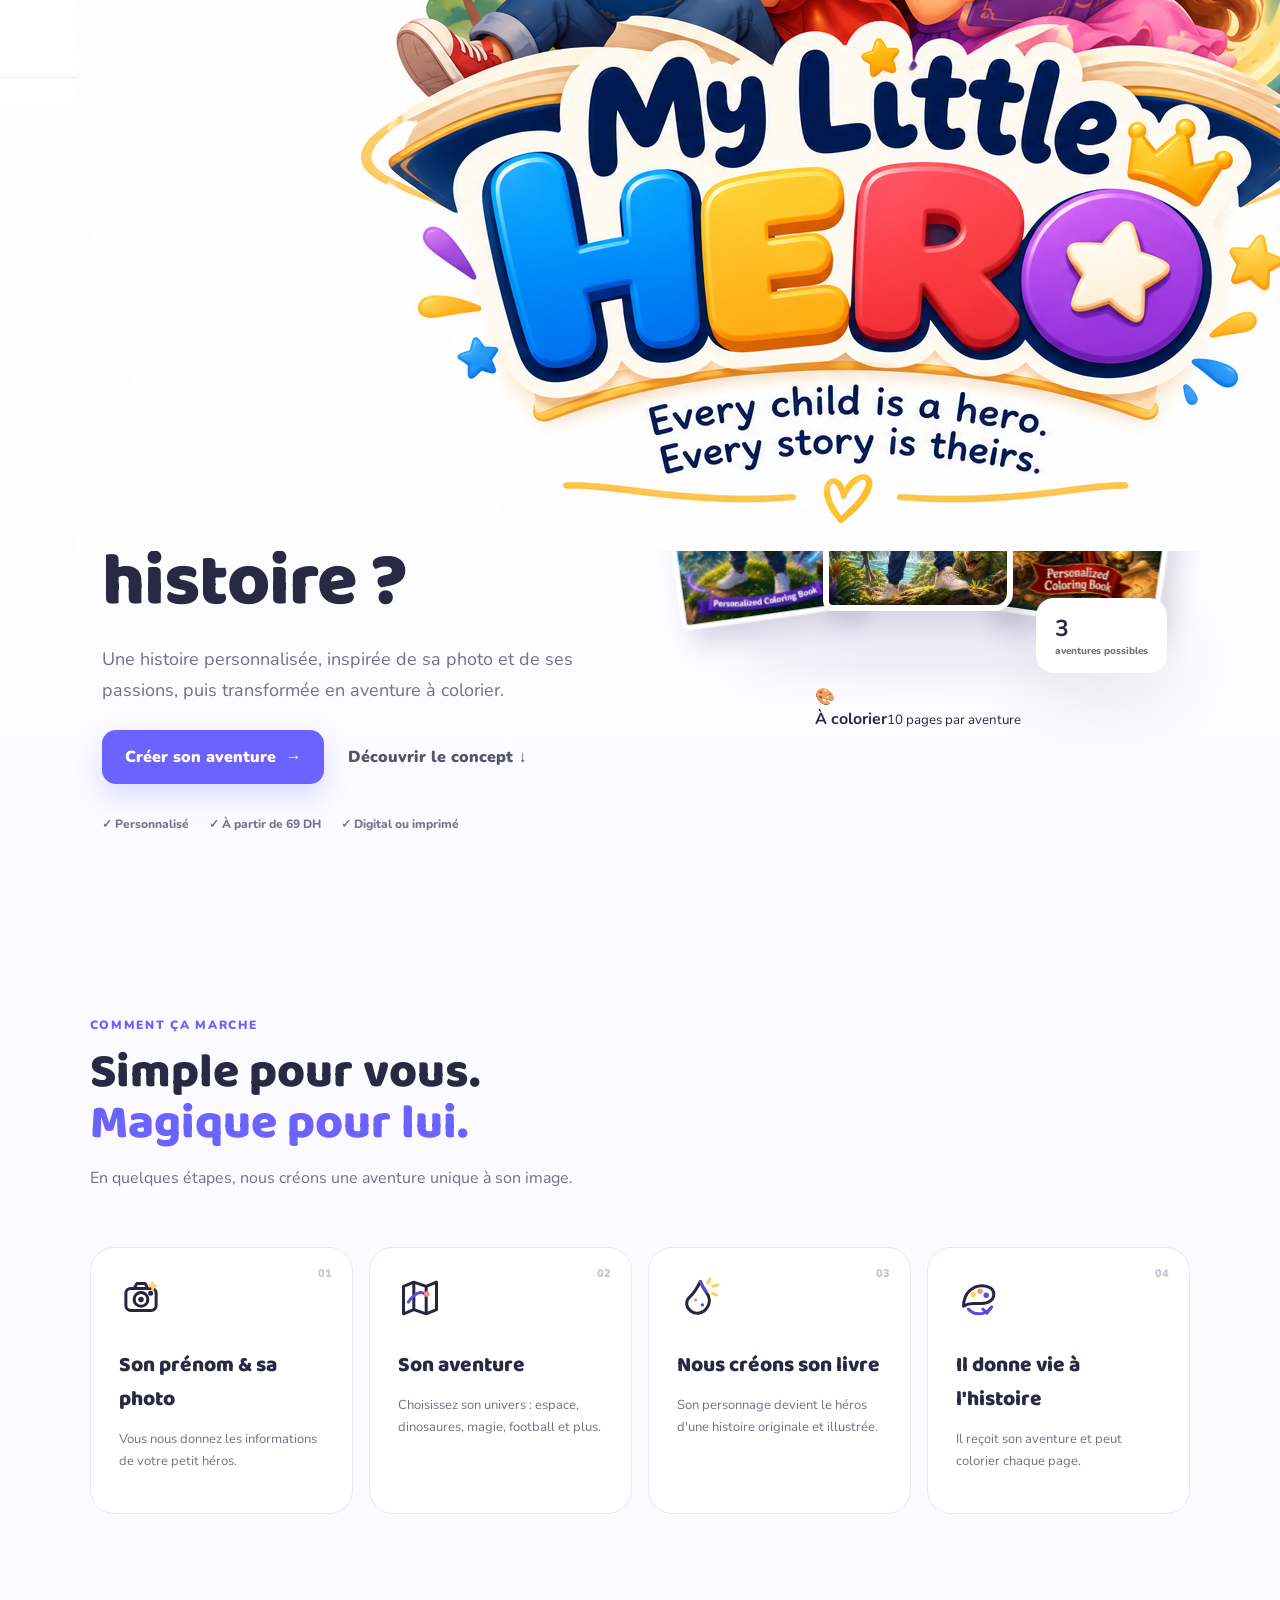
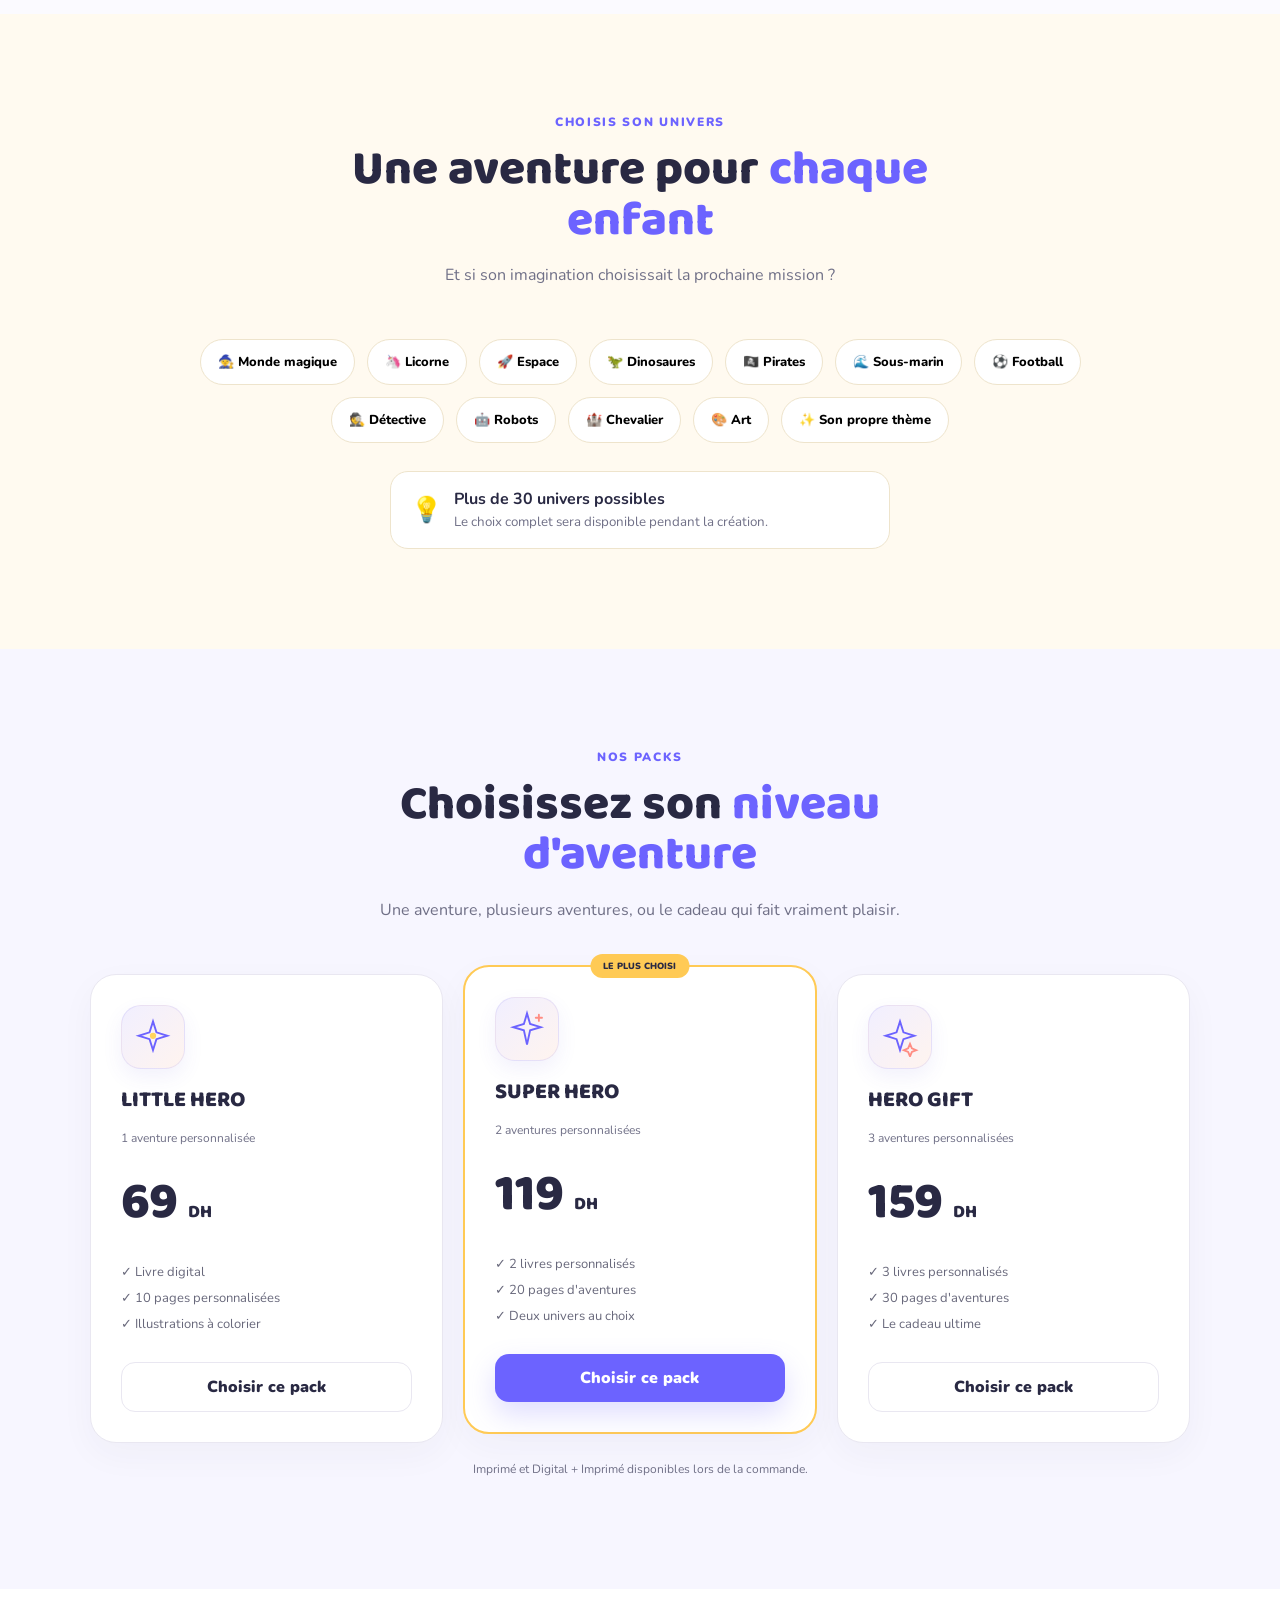
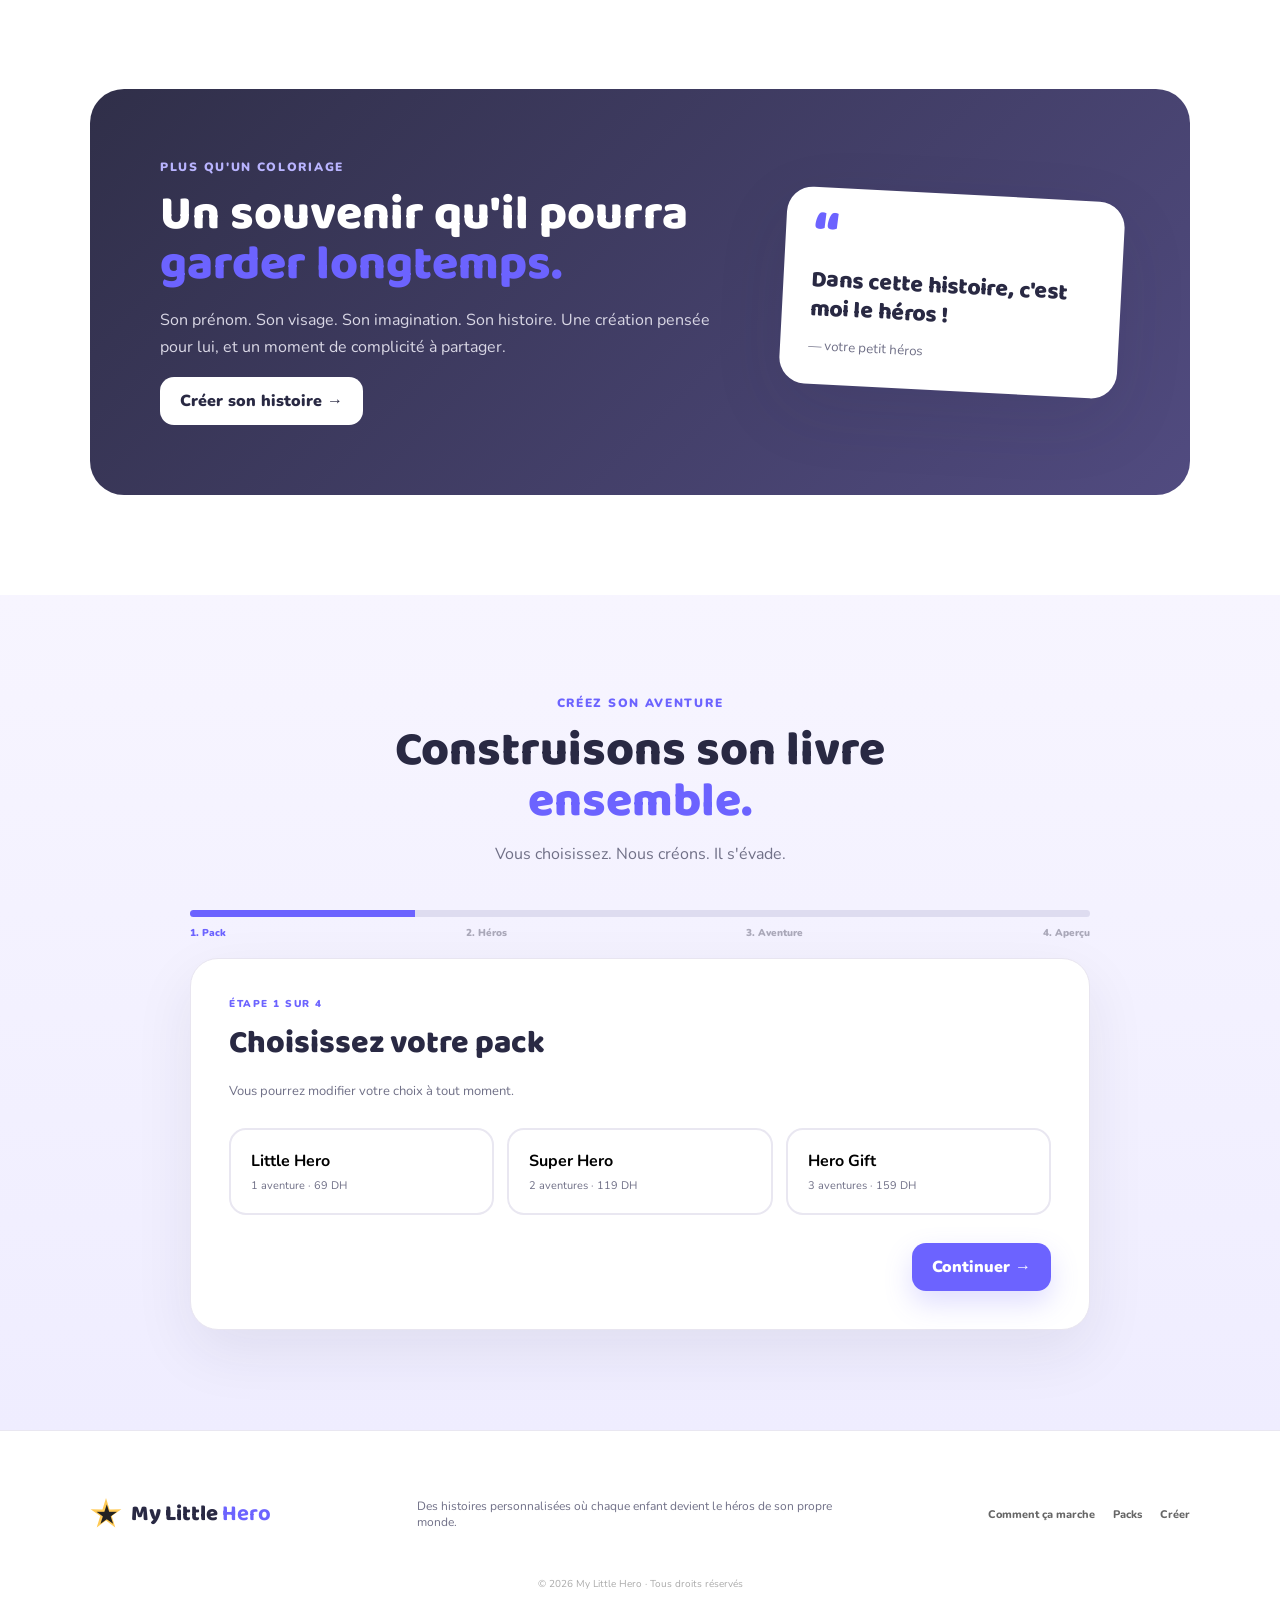
==== web/index.html @ cb8a6ab4 "Use emojis for adventure choices" ====
<!DOCTYPE html>
<html lang="fr">
<head>
<meta charset="UTF-8">
<meta name="viewport" content="width=device-width,initial-scale=1">
<meta name="description" content="My Little Hero — des histoires personnalisées où chaque enfant devient le héros de sa propre aventure.">
<title>My Little Hero — Ton enfant devient le héros</title>
<link rel="preconnect" href="https://fonts.googleapis.com">
<link rel="preconnect" href="https://fonts.gstatic.com" crossorigin>
<link href="https://fonts.googleapis.com/css2?family=Baloo+2:wght@500;600;700;800&family=Noto+Kufi+Arabic:wght@400;500;600;700;800&family=Nunito:wght@400;600;700;800;900&display=swap" rel="stylesheet">
<link rel="stylesheet" href="style.css">
</head>
<body>
<header class="site-header">
  <a class="brand" href="#top" aria-label="My Little Hero"><img class="brand-logo" src="assets/logo.png" alt="My Little Hero"></a>
  <nav>
    <a href="#how">Comment ça marche</a>
    <a href="#adventures">Aventures</a>
    <a href="#packs">Packs</a>
  </nav>
  <div id="siteLanguageToggle" aria-label="Choisir la langue"><button type="button" data-lang="fr" class="active" onclick="window.setMyLittleHeroLanguage && window.setMyLittleHeroLanguage('fr')">FR</button><span></span><button type="button" data-lang="ar" onclick="window.setMyLittleHeroLanguage && window.setMyLittleHeroLanguage('ar')">العربية</button></div>
  <button class="btn btn-dark nav-cta" data-open-creation>Créer mon aventure</button>
</header>

<main id="top">
<section class="hero">
  <div class="hero-copy">
    <div class="eyebrow">✨ UNE AVENTURE RIEN QU'À LUI</div>
    <h1>Et si votre enfant devenait <span>le héros</span> de sa propre histoire&nbsp;?</h1>
    <p class="hero-text">Une histoire personnalisée, inspirée de sa photo et de ses passions, puis transformée en aventure à colorier.</p>
    <div class="hero-actions">
      <button class="btn btn-primary btn-large" data-open-creation>Créer son aventure <span>→</span></button>
      <a class="text-link" href="#how">Découvrir le concept ↓</a>
    </div>
    <div class="trust-row">
      <span>✓ Personnalisé</span><span>✓ À partir de 69 DH</span><span>✓ Digital ou imprimé</span>
    </div>
  </div>
  <div class="hero-visual">
    <div class="hero-orbit orbit-one"></div><div class="hero-orbit orbit-two"></div>
    <div class="spark spark-a">✦</div><div class="spark spark-b">✧</div>
    <div class="hero-books-3d">
      <div class="hero-book book-back"><img src="assets/cover_01.png" alt="Livre personnalisé My Little Hero"></div>
      <div class="hero-book book-middle"><img src="assets/cover_02.png" alt="Livre personnalisé My Little Hero"></div>
      <div class="hero-book book-front"><img src="assets/cover_03.png" alt="Livre personnalisé My Little Hero"></div>
    </div>
    <div class="hero-note"><span>🎨</span><div><b>À colorier</b><small>10 pages par aventure</small></div></div>
    <div class="hero-badge"><b>3</b><span>aventures possibles</span></div>
  </div>
</section>

<section class="section how" id="how">
  <div class="section-heading"><div class="eyebrow">COMMENT ÇA MARCHE</div><h2>Simple pour vous.<br><span>Magique pour lui.</span></h2><p>En quelques étapes, nous créons une aventure unique à son image.</p></div>
  <div class="steps">
    <article><i>01</i><div class="step-icon step-icon-illustration"><svg viewBox="0 0 64 64" aria-hidden="true"><rect x="10" y="18" width="44" height="32" rx="7" fill="none" stroke="currentColor" stroke-width="3"/><circle cx="32" cy="34" r="10" fill="none" stroke="currentColor" stroke-width="3"/><path d="M22 18l4-7h12l4 7" fill="none" stroke="currentColor" stroke-width="3" stroke-linejoin="round"/><circle cx="32" cy="34" r="4" fill="currentColor"/><path d="M46 25h.01" stroke="currentColor" stroke-width="5" stroke-linecap="round"/><path d="M49 10v9M44.5 14.5h9" stroke="#ffd45e" stroke-width="3" stroke-linecap="round"/></svg></div><h3>Son prénom & sa photo</h3><p>Vous nous donnez les informations de votre petit héros.</p></article>
    <article><i>02</i><div class="step-icon step-icon-illustration"><svg viewBox="0 0 64 64" aria-hidden="true"><path d="M8 15l15-6 18 6 15-6v40l-15 6-18-6-15 6z" fill="none" stroke="currentColor" stroke-width="3" stroke-linejoin="round"/><path d="M23 9v40M41 15v40" fill="none" stroke="currentColor" stroke-width="3"/><path d="M15 38c5-7 9-11 14-13 4-2 8-1 12 3" fill="none" stroke="#5b4bdb" stroke-width="3" stroke-linecap="round"/><circle cx="42" cy="26" r="4" fill="#ff8d83"/></svg></div><h3>Son aventure</h3><p>Choisissez son univers : espace, dinosaures, magie, football et plus.</p></article>
    <article><i>03</i><div class="step-icon step-icon-illustration"><svg viewBox="0 0 64 64" aria-hidden="true"><path d="M34 8c-5 10-9 17-16 23-6 6-5 15 2 20 8 6 18 3 23-4 6-8 5-17-1-24-3-4-5-8-8-15z" fill="none" stroke="currentColor" stroke-width="3" stroke-linejoin="round"/><path d="M34 8c2 5 5 10 9 15" fill="none" stroke="#5b4bdb" stroke-width="3" stroke-linecap="round"/><path d="M45 10l3-6M52 15l7-2M51 25l7 3" stroke="#ffd45e" stroke-width="3" stroke-linecap="round"/><circle cx="27" cy="35" r="2.5" fill="#ff8d83"/><circle cx="37" cy="42" r="2.5" fill="#5b4bdb"/></svg></div><h3>Nous créons son livre</h3><p>Son personnage devient le héros d'une histoire originale et illustrée.</p></article>
    <article><i>04</i><div class="step-icon step-icon-illustration"><svg viewBox="0 0 64 64" aria-hidden="true"><path d="M11 44c0-18 12-30 27-30 10 0 17 5 17 12 0 9-8 14-18 14H25c-7 0-11 2-14 4z" fill="none" stroke="currentColor" stroke-width="3" stroke-linejoin="round"/><circle cx="25" cy="27" r="4" fill="#ffd45e"/><circle cx="35" cy="22" r="4" fill="#ff8d83"/><circle cx="44" cy="28" r="4" fill="#5b4bdb"/><path d="M18 48c4 5 9 7 15 7 7 0 13-3 17-8" fill="none" stroke="#5b4bdb" stroke-width="3" stroke-linecap="round"/><path d="M39 48l6 6 7-9" fill="none" stroke="#5b4bdb" stroke-width="3" stroke-linecap="round" stroke-linejoin="round"/></svg></div><h3>Il donne vie à l'histoire</h3><p>Il reçoit son aventure et peut colorier chaque page.</p></article>
  </div>
</section>

<section class="section adventures" id="adventures">
  <div class="section-heading center"><div class="eyebrow">CHOISIS SON UNIVERS</div><h2>Une aventure pour <span>chaque enfant</span></h2><p>Et si son imagination choisissait la prochaine mission&nbsp;?</p></div>
  <div class="theme-showcase">
    <button class="theme-pill">🧙 Monde magique</button><button class="theme-pill">🦄 Licorne</button><button class="theme-pill">🚀 Espace</button><button class="theme-pill">🦖 Dinosaures</button>
    <button class="theme-pill">🏴‍☠️ Pirates</button><button class="theme-pill">🌊 Sous-marin</button><button class="theme-pill">⚽ Football</button><button class="theme-pill">🕵️ Détective</button>
    <button class="theme-pill">🤖 Robots</button><button class="theme-pill">🏰 Chevalier</button><button class="theme-pill">🎨 Art</button><button class="theme-pill">✨ Son propre thème</button>
  </div>
  <div class="adventure-note"><span>💡</span><div><b>Plus de 30 univers possibles</b><br><small>Le choix complet sera disponible pendant la création.</small></div></div>
</section>

<section class="section packs" id="packs">
  <div class="section-heading center"><div class="eyebrow">NOS PACKS</div><h2>Choisissez son <span>niveau d'aventure</span></h2><p>Une aventure, plusieurs aventures, ou le cadeau qui fait vraiment plaisir.</p></div>
  <div class="pricing-grid">
    <article class="price-card">
      <div class="pack-icon pack-icon-art"><svg viewBox="0 0 64 64" aria-hidden="true"><path d="M32 7l5.5 17.5L55 30l-17.5 5.5L32 53l-5.5-17.5L9 30l17.5-5.5z" fill="none" stroke="currentColor" stroke-width="3"/><circle cx="32" cy="30" r="5" fill="#ffd45e"/></svg></div><h3>LITTLE HERO</h3><p>1 aventure personnalisée</p><div class="price">69 <small>DH</small></div><ul><li>✓ Livre digital</li><li>✓ 10 pages personnalisées</li><li>✓ Illustrations à colorier</li></ul><button class="btn btn-outline full" data-pack="1">Choisir ce pack</button></article>
    <article class="price-card featured"><div class="popular">LE PLUS CHOISI</div><div class="pack-icon pack-icon-art"><svg viewBox="0 0 64 64" aria-hidden="true"><path d="M32 7l5 17 17 5-17 5-5 23-5-23-17-5 17-5z" fill="none" stroke="currentColor" stroke-width="3"/><path d="M51 9v10M46 14h10" stroke="#ff8d83" stroke-width="3" stroke-linecap="round"/></svg></div><h3>SUPER HERO</h3><p>2 aventures personnalisées</p><div class="price">119 <small>DH</small></div><ul><li>✓ 2 livres personnalisés</li><li>✓ 20 pages d'aventures</li><li>✓ Deux univers au choix</li></ul><button class="btn btn-primary full" data-pack="2">Choisir ce pack</button></article>
    <article class="price-card"><div class="pack-icon pack-icon-art"><svg viewBox="0 0 64 64" aria-hidden="true"><path d="M32 7l5.5 17.5L55 30l-17.5 5.5L32 53l-5.5-17.5L9 30l17.5-5.5z" fill="none" stroke="currentColor" stroke-width="3"/><path d="M48 43l3 7 7 3-7 3-3 7-3-7-7-3 7-3z" fill="none" stroke="#ff8d83" stroke-width="3"/></svg></div><h3>HERO GIFT</h3><p>3 aventures personnalisées</p><div class="price">159 <small>DH</small></div><ul><li>✓ 3 livres personnalisés</li><li>✓ 30 pages d'aventures</li><li>✓ Le cadeau ultime</li></ul><button class="btn btn-outline full" data-pack="3">Choisir ce pack</button></article>
  </div>
  <p class="pricing-footnote">Imprimé et Digital + Imprimé disponibles lors de la commande.</p>
</section>

<section class="section emotional">
  <div class="emotional-card">
    <div><div class="eyebrow">PLUS QU'UN COLORIAGE</div><h2>Un souvenir qu'il pourra<br><span>garder longtemps.</span></h2><p>Son prénom. Son visage. Son imagination. Son histoire. Une création pensée pour lui, et un moment de complicité à partager.</p><button class="btn btn-light" data-open-creation>Créer son histoire →</button></div>
    <div class="quote-card"><span>“</span><p>Dans cette histoire, c'est moi le héros !</p><small>— votre petit héros</small></div>
  </div>
</section>

<section class="section creation-section" id="creation">
  <div class="creation-heading"><div class="eyebrow">CRÉEZ SON AVENTURE</div><h2>Construisons son livre <span>ensemble.</span></h2><p>Vous choisissez. Nous créons. Il s'évade.</p></div>
  <div class="wizard">
    <div class="wizard-progress"><div class="progress-track"><span id="progressBar"></span></div><div class="steps-labels"><span class="active">1. Pack</span><span>2. Héros</span><span>3. Aventure</span><span>4. Aperçu</span></div></div>

    <div class="wizard-card" data-step="1">
      <div class="step-kicker">ÉTAPE 1 SUR 4</div><h3>Choisissez votre pack</h3><p class="muted">Vous pourrez modifier votre choix à tout moment.</p>
      <div class="choice-grid">
        <button type="button" class="choice" data-wizard-pack="1"><b>Little Hero</b><span>1 aventure · 69 DH</span></button>
        <button type="button" class="choice" data-wizard-pack="2"><b>Super Hero</b><span>2 aventures · 119 DH</span></button>
        <button type="button" class="choice" data-wizard-pack="3"><b>Hero Gift</b><span>3 aventures · 159 DH</span></button>
      </div>
      <div class="wizard-actions"><span></span><button type="button" class="btn btn-primary next">Continuer →</button></div>
    </div>

    <div class="wizard-card" data-step="2" hidden>
      <div class="step-kicker">ÉTAPE 2 SUR 4</div><h3>Parlez-nous de son héros</h3><p class="muted">Ces informations servent à personnaliser son aventure.</p>
      <div class="form-grid">
        <label>Prénom<input id="childName" placeholder="Ex. Yassir"></label>
        <label>Âge<select id="childAge"><option value="">Choisir</option><option>3 ans</option><option>4 ans</option><option>5 ans</option><option>6 ans</option><option>7 ans</option><option>8 ans</option><option>9 ans</option><option>10 ans</option><option>11 ans</option><option>12 ans</option></select></label>
        <label>Langue<select id="language"><option>Français</option><option>English</option><option>Español</option><option>العربية</option></select></label>
        <label>Photo de l'enfant<input id="childPhoto" type="file" accept="image/jpeg,image/png,image/webp"></label>
      </div>
      <div class="photo-preview" id="photoPreview" hidden><img id="photoPreviewImg" alt="Aperçu"><div><b>Photo sélectionnée ✓</b><span>Elle servira à créer son personnage.</span></div></div>
      <div class="wizard-actions"><button type="button" class="btn btn-ghost back">← Retour</button><button type="button" class="btn btn-primary next">Continuer →</button></div>
    </div>

    <div class="wizard-card" data-step="3" hidden>
      <div class="step-kicker">ÉTAPE 3 SUR 4</div><h3>Quelle sera sa mission&nbsp;?</h3><p class="muted" id="themeInstruction">Choisissez 1 aventure.</p>
      <div class="adventure-slots" id="adventureSlots"></div>
      <div class="theme-choice-grid">
        <button type="button" data-theme="🧙 Monde magique" data-theme-label="Monde magique"><span class="theme-icon" aria-hidden="true">🧙</span><span>Monde magique</span></button><button type="button" data-theme="🧚 Royaume des fées" data-theme-label="Fées"><span class="theme-icon" aria-hidden="true">🧚</span><span>Fées</span></button><button type="button" data-theme="🦄 Aventure avec une licorne" data-theme-label="Licorne"><span class="theme-icon" aria-hidden="true">🦄</span><span>Licorne</span></button><button type="button" data-theme="👑 Royaume enchanté" data-theme-label="Royaume"><span class="theme-icon" aria-hidden="true">👑</span><span>Royaume</span></button>
        <button type="button" data-theme="🐉 Dragon et royaume fantastique" data-theme-label="Dragon"><span class="theme-icon" aria-hidden="true">🐉</span><span>Dragon</span></button><button type="button" data-theme="🏴‍☠️ Aventure de pirates" data-theme-label="Pirates"><span class="theme-icon" aria-hidden="true">🏴‍☠️</span><span>Pirates</span></button><button type="button" data-theme="🗺️ Chasse au trésor" data-theme-label="Trésor"><span class="theme-icon" aria-hidden="true">🗺️</span><span>Trésor</span></button><button type="button" data-theme="🚀 Voyage dans l'espace" data-theme-label="Espace"><span class="theme-icon" aria-hidden="true">🚀</span><span>Espace</span></button>
        <button type="button" data-theme="🤖 Mission avec des robots" data-theme-label="Robots"><span class="theme-icon" aria-hidden="true">🤖</span><span>Robots</span></button><button type="button" data-theme="🦖 Aventure avec les dinosaures" data-theme-label="Dinosaures"><span class="theme-icon" aria-hidden="true">🦖</span><span>Dinosaures</span></button><button type="button" data-theme="🌊 Aventure sous-marine" data-theme-label="Sous-marin"><span class="theme-icon" aria-hidden="true">🌊</span><span>Sous-marin</span></button><button type="button" data-theme="🧜‍♀️ Royaume des sirènes" data-theme-label="Sirènes"><span class="theme-icon" aria-hidden="true">🧜‍♀️</span><span>Sirènes</span></button>
        <button type="button" data-theme="🌳 Forêt mystérieuse" data-theme-label="Forêt"><span class="theme-icon" aria-hidden="true">🌳</span><span>Forêt</span></button><button type="button" data-theme="🦁 Safari et animaux sauvages" data-theme-label="Safari"><span class="theme-icon" aria-hidden="true">🦁</span><span>Safari</span></button><button type="button" data-theme="⚽ Aventure football" data-theme-label="Football"><span class="theme-icon" aria-hidden="true">⚽</span><span>Football</span></button><button type="button" data-theme="🏀 Défi de basket" data-theme-label="Basket"><span class="theme-icon" aria-hidden="true">🏀</span><span>Basket</span></button>
        <button type="button" data-theme="🏎️ Course et vitesse" data-theme-label="Course"><span class="theme-icon" aria-hidden="true">🏎️</span><span>Course</span></button><button type="button" data-theme="🕵️ Jeune détective" data-theme-label="Détective"><span class="theme-icon" aria-hidden="true">🕵️</span><span>Détective</span></button><button type="button" data-theme="🥷 Mission secrète" data-theme-label="Mission secrète"><span class="theme-icon" aria-hidden="true">🥷</span><span>Mission secrète</span></button><button type="button" data-theme="🏰 Chevalier et château" data-theme-label="Chevalier"><span class="theme-icon" aria-hidden="true">🏰</span><span>Chevalier</span></button>
        <button type="button" data-theme="🎨 Aventure artistique" data-theme-label="Art"><span class="theme-icon" aria-hidden="true">🎨</span><span>Art</span></button><button type="button" data-theme="🎵 Aventure musicale" data-theme-label="Musique"><span class="theme-icon" aria-hidden="true">🎵</span><span>Musique</span></button><button type="button" data-theme="💃 Danse et spectacle" data-theme-label="Danse"><span class="theme-icon" aria-hidden="true">💃</span><span>Danse</span></button><button type="button" data-theme="🍰 Aventure de pâtisserie" data-theme-label="Pâtisserie"><span class="theme-icon" aria-hidden="true">🍰</span><span>Pâtisserie</span></button>
        <button type="button" data-theme="👗 Création de mode" data-theme-label="Mode"><span class="theme-icon" aria-hidden="true">👗</span><span>Mode</span></button><button type="button" data-theme="🧪 Mission scientifique" data-theme-label="Science"><span class="theme-icon" aria-hidden="true">🧪</span><span>Science</span></button><button type="button" data-theme="⏳ Voyage dans le temps" data-theme-label="Temps"><span class="theme-icon" aria-hidden="true">⏳</span><span>Temps</span></button><button type="button" data-theme="✨ Mon propre thème" data-theme-label="Mon propre thème"><span class="theme-icon" aria-hidden="true">✨</span><span>Mon propre thème</span></button>
      </div>
      <div class="wizard-actions"><button type="button" class="btn btn-ghost back">← Retour</button><button type="button" class="btn btn-primary next">Voir mon aperçu →</button></div>
    </div>

    <div class="wizard-card preview-card" data-step="4" hidden>
      <div class="step-kicker">ÉTAPE 4 SUR 4</div><h3>Son aventure est prête à être créée</h3><p class="muted">Vérifiez les informations avant de valider.</p>
      <div class="preview-layout">
        <div class="preview-book"><span class="preview-star">★</span><b id="previewTitle">Mon aventure</b><small id="previewTheme">Choisissez un univers</small></div>
        <div class="summary">
          <div><span>Héros</span><b id="summaryName">Votre enfant</b></div><div><span>Âge</span><b id="summaryAge">—</b></div><div><span>Langue</span><b id="summaryLang">Français</b></div><div><span>Pack</span><b id="summaryPack">Little Hero</b></div>
          <div class="summary-adventures" id="summaryAdventures"></div><div class="total"><span>Total estimé</span><b id="summaryPrice">69 DH</b></div>
        </div>
      </div>
      <div class="privacy-note">🔒 Vos informations et la photo de votre enfant sont utilisées uniquement pour préparer sa commande.</div>
      <div class="wizard-actions"><button type="button" class="btn btn-ghost back">← Modifier</button><button type="button" class="btn btn-primary" id="orderButton">💬 Valider ma commande</button></div>
      <p class="order-hint">La validation finale se fera avec notre équipe sur WhatsApp.</p>
    </div>
  </div>
</section>
</main>

<footer>
  <div class="footer-inner"><a class="brand" href="#top"><span class="brand-star">★</span><span>My Little <b>Hero</b></span></a><p>Des histoires personnalisées où chaque enfant devient le héros de son propre monde.</p><div class="footer-links"><a href="#how">Comment ça marche</a><a href="#packs">Packs</a><a href="#creation">Créer</a></div></div>
  <small>© 2026 My Little Hero · Tous droits réservés</small>
</footer>
<script src="script.js"></script>
</body>
</html>
---- web/style.css ----
:root{--ink:#292943;--muted:#707087;--purple:#6c63ff;--purple2:#5148df;--yellow:#ffca55;--cream:#fffaf0;--lav:#f5f3ff;--line:#e9e7f1;--white:#fff;--shadow:0 24px 70px rgba(41,41,67,.10)}
*{box-sizing:border-box}html{scroll-behavior:smooth}body{margin:0;color:var(--ink);font-family:Nunito,Arial,sans-serif;background:#fff}button,input,select{font:inherit}button{cursor:pointer}a{text-decoration:none;color:inherit}
.site-header{position:sticky;top:0;z-index:20;height:78px;padding:0 6%;display:flex;align-items:center;justify-content:space-between;background:rgba(255,255,255,.92);backdrop-filter:blur(16px);border-bottom:1px solid rgba(233,231,241,.7)}
.brand{display:flex;align-items:center;gap:9px;font:800 22px "Baloo 2";white-space:nowrap}.brand b{color:var(--purple)}.brand-star{display:grid;place-items:center;width:32px;height:32px;color:#222;font-size:23px;background:var(--yellow);clip-path:polygon(50% 0,61% 36%,98% 35%,68% 56%,79% 92%,50% 70%,21% 92%,32% 56%,2% 35%,39% 36%)}
.site-header nav{display:flex;gap:34px;font-size:14px;font-weight:800;color:#626277}.site-header nav a:hover{color:var(--purple)}
.btn{border:0;border-radius:14px;padding:13px 20px;font-weight:900;transition:.2s ease;display:inline-flex;align-items:center;justify-content:center;gap:9px}.btn:hover{transform:translateY(-2px)}.btn-primary{background:var(--purple);color:#fff;box-shadow:0 12px 28px rgba(108,99,255,.22)}.btn-dark{background:var(--ink);color:#fff}.btn-outline{background:#fff;border:1px solid var(--line);color:var(--ink)}.btn-ghost{background:#f6f5fa;color:#55556b}.btn-light{background:#fff;color:var(--ink)}.btn-large{padding:16px 23px;font-size:16px}.full{width:100%}
.hero{min-height:690px;padding:75px 8% 85px;display:grid;grid-template-columns:1.05fr .95fr;gap:50px;align-items:center;background:radial-gradient(circle at 80% 25%,#eeeaff 0 16%,transparent 17%),linear-gradient(180deg,#fff,#fbfaff)}
.eyebrow{color:var(--purple);font-size:12px;font-weight:900;letter-spacing:1.7px;margin-bottom:15px}.hero h1{font:800 clamp(44px,6vw,74px)/.98 "Baloo 2";letter-spacing:-1px;margin:0;max-width:720px}.hero h1 span,h2 span{color:var(--purple)}.hero-text{max-width:600px;color:var(--muted);font-size:18px;line-height:1.7;margin:25px 0}.hero-actions{display:flex;align-items:center;gap:24px}.text-link{font-weight:900;color:#55556b}.text-link:hover{color:var(--purple)}.trust-row{display:flex;flex-wrap:wrap;gap:20px;margin-top:32px;color:#77778c;font-size:12px;font-weight:800}
.hero-visual{position:relative;min-height:470px;display:grid;place-items:center}.book-scene{position:relative;transform:rotate(4deg)}.book-cover{width:315px;height:420px;padding:30px 26px;display:flex;flex-direction:column;align-items:center;text-align:center;border-radius:10px 28px 28px 10px;color:#fff;background:linear-gradient(150deg,#ffca55 0%,#ff8d83 48%,#6c63ff 100%);box-shadow:28px 30px 60px rgba(50,46,100,.22)}.book-top{font-size:10px;font-weight:900;letter-spacing:2px}.book-star{font-size:85px;margin:45px 0 20px;color:#fff;text-shadow:0 6px 0 rgba(0,0,0,.08)}.book-cover strong{font:800 30px/1.05 "Baloo 2"}.book-cover small{font-size:11px;margin-top:12px;opacity:.9}.pencil{position:absolute;right:-45px;bottom:25px;font-size:90px;transform:rotate(35deg);color:#ffca55}.spark{position:absolute;color:var(--purple);font-size:35px}.spark-a{left:8%;top:18%}.spark-b{right:6%;top:8%;color:#ffb72e}.hero-badge{position:absolute;right:2%;bottom:12%;padding:15px 19px;background:#fff;border-radius:18px;box-shadow:var(--shadow);display:flex;flex-direction:column}.hero-badge b{font-size:23px}.hero-badge span{font-size:10px;color:var(--muted);font-weight:800}
.section{padding:100px 7%}.section-heading{max-width:650px}.section-heading.center{text-align:center;margin:0 auto}.section-heading h2,.creation-heading h2{font:800 48px/1.05 "Baloo 2";margin:0}.section-heading p{color:var(--muted);line-height:1.7}.steps{max-width:1150px;margin:55px auto 0;display:grid;grid-template-columns:repeat(4,1fr);gap:16px}.steps article{position:relative;padding:28px;background:#fff;border:1px solid var(--line);border-radius:24px;min-height:245px}.steps i{position:absolute;right:20px;top:18px;color:#c7c5d4;font-size:11px;font-style:normal;font-weight:900}.step-icon{font-size:38px;margin-bottom:28px}.steps h3{font:800 21px "Baloo 2";margin:0 0 8px}.steps p{font-size:13px;line-height:1.65;color:var(--muted)}
.how{background:#fbfaff}.adventures{background:var(--cream)}.theme-showcase{max-width:1000px;margin:50px auto 25px;display:flex;flex-wrap:wrap;justify-content:center;gap:12px}.theme-pill{border:1px solid #eee4cc;background:#fff;border-radius:999px;padding:13px 17px;font-size:13px;font-weight:800;transition:.2s}.theme-pill:hover{transform:translateY(-2px);border-color:#d9c77f}.adventure-note{max-width:500px;margin:28px auto 0;padding:16px 20px;display:flex;gap:12px;align-items:center;background:#fff;border-radius:18px;border:1px solid #eee4cc}.adventure-note span{font-size:25px}.adventure-note small{color:var(--muted)}
.packs{background:#f7f6ff}.pricing-grid{max-width:1100px;margin:50px auto 18px;display:grid;grid-template-columns:repeat(3,1fr);gap:20px}.price-card{position:relative;background:#fff;border:1px solid var(--line);border-radius:26px;padding:30px;box-shadow:0 12px 35px rgba(41,41,67,.04)}.price-card.featured{border:2px solid var(--yellow);transform:translateY(-9px)}.popular{position:absolute;left:50%;top:-13px;transform:translateX(-50%);background:var(--yellow);padding:6px 13px;border-radius:999px;font-size:9px;font-weight:900;white-space:nowrap}.pack-icon{font-size:38px}.price-card h3{font:800 22px "Baloo 2";margin:13px 0 3px}.price-card>p{font-size:12px;color:var(--muted)}.price{font:900 52px "Baloo 2";margin:15px 0}.price small{font-size:18px}.price-card ul{list-style:none;padding:0;margin:0 0 25px;color:#68687b;font-size:13px;line-height:2}
.pricing-footnote{text-align:center;color:var(--muted);font-size:12px}.emotional{background:#fff}.emotional-card{max-width:1100px;margin:auto;padding:70px;display:grid;grid-template-columns:1.25fr .75fr;gap:60px;align-items:center;border-radius:34px;background:linear-gradient(135deg,#302f49,#514b80);color:#fff}.emotional-card .eyebrow{color:#b9b4ff}.emotional-card h2{font:800 48px/1.05 "Baloo 2";margin:0}.emotional-card p{color:#d9d7e5;line-height:1.7;max-width:600px}.quote-card{background:#fff;color:var(--ink);border-radius:26px;padding:28px;transform:rotate(3deg);box-shadow:var(--shadow)}.quote-card>span{font:800 60px "Baloo 2";color:var(--purple);line-height:.6}.quote-card p{font:800 23px/1.25 "Baloo 2";color:var(--ink);margin:10px 0}.quote-card small{color:var(--muted)}
.creation-section{background:linear-gradient(180deg,#f7f5ff,#efedff);scroll-margin-top:70px}.creation-heading{text-align:center;max-width:650px;margin:auto}.creation-heading p{color:var(--muted)}.wizard{max-width:900px;margin:45px auto 0}.wizard-progress{margin-bottom:18px}.progress-track{height:7px;border-radius:99px;background:#dedcf0;overflow:hidden}.progress-track span{display:block;height:100%;width:25%;background:var(--purple);transition:.3s}.steps-labels{display:flex;justify-content:space-between;color:#aaa8b9;font-size:10px;font-weight:900;margin-top:9px}.steps-labels span.active{color:var(--purple)}.wizard-card{background:#fff;border:1px solid #e8e5f0;border-radius:28px;padding:38px;box-shadow:0 22px 60px rgba(41,41,67,.08)}.step-kicker{font-size:10px;font-weight:900;letter-spacing:1.5px;color:var(--purple)}.wizard-card h3{font:800 32px "Baloo 2";margin:7px 0}.muted{font-size:13px;color:var(--muted)}.choice-grid{display:grid;grid-template-columns:repeat(3,1fr);gap:13px;margin:28px 0}.choice{border:2px solid var(--line);border-radius:17px;background:#fff;padding:20px;text-align:left}.choice:hover,.choice.selected{border-color:var(--purple);background:#f7f5ff}.choice b,.choice span{display:block}.choice span{font-size:11px;color:var(--muted);margin-top:6px}.wizard-actions{display:flex;justify-content:space-between;align-items:center;gap:10px;margin-top:28px}.form-grid{display:grid;grid-template-columns:1fr 1fr;gap:17px;margin:28px 0}.form-grid label{font-size:11px;font-weight:900}.form-grid input,.form-grid select{display:block;width:100%;margin-top:7px;border:1px solid var(--line);border-radius:12px;padding:13px;background:#fff;outline:none}.form-grid input:focus,.form-grid select:focus{border-color:var(--purple);box-shadow:0 0 0 3px rgba(108,99,255,.08)}.photo-preview{display:flex;gap:14px;align-items:center;background:#f7f5ff;padding:12px;border-radius:15px}.photo-preview img{width:70px;height:70px;object-fit:cover;border-radius:12px}.photo-preview b,.photo-preview span{display:block}.photo-preview span{font-size:11px;color:var(--muted);margin-top:4px}.adventure-slots{display:flex;gap:8px;flex-wrap:wrap;margin:15px 0}.adventure-slot{padding:8px 12px;border-radius:99px;background:#f0eefb;color:var(--purple);font-size:10px;font-weight:900}.adventure-slot.done{background:var(--purple);color:#fff}.theme-choice-grid{display:grid;grid-template-columns:repeat(4,1fr);gap:9px;margin:22px 0}.theme-choice-grid button{border:1px solid var(--line);background:#fff;border-radius:14px;padding:12px 9px;font-size:21px;text-align:center}.theme-choice-grid button span{display:block;font-size:9px;font-weight:900;margin-top:5px}.theme-choice-grid button:hover,.theme-choice-grid button.selected{border-color:var(--purple);background:#f5f3ff}.preview-layout{display:grid;grid-template-columns:230px 1fr;gap:30px;margin-top:28px}.preview-book{min-height:300px;border-radius:8px 22px 22px 8px;padding:25px;display:flex;flex-direction:column;align-items:center;justify-content:center;text-align:center;color:#fff;background:linear-gradient(145deg,#ffca55,#ff8c84,#6c63ff);box-shadow:15px 18px 35px rgba(41,41,67,.16)}.preview-star{font-size:60px}.preview-book b{font:800 25px "Baloo 2";margin-top:15px}.preview-book small{font-size:10px;margin-top:5px}.summary>div{padding:11px 0;border-bottom:1px solid #eee}.summary div span{display:block;font-size:10px;color:#888;font-weight:800}.summary div b{font-size:14px}.summary-adventures{margin-top:8px}.summary-adventures div{font-size:12px;padding:6px 0}.summary .total{display:flex;align-items:end;justify-content:space-between;border:0;margin-top:5px}.summary .total b{font:900 30px "Baloo 2";color:var(--purple)}.privacy-note{margin-top:20px;background:#f7f8fb;border-radius:13px;padding:12px;font-size:11px;color:#6b6b7c}.order-hint{text-align:right;color:#999;font-size:10px;margin:10px 0 0}
footer{padding:55px 7% 25px;background:#fff;border-top:1px solid var(--line)}.footer-inner{max-width:1100px;margin:auto;display:grid;grid-template-columns:1fr 1.5fr 1fr;gap:30px;align-items:center}.footer-inner p{font-size:12px;color:var(--muted)}.footer-links{display:flex;justify-content:flex-end;gap:18px;font-size:11px;font-weight:800;color:#666}.footer-links a:hover{color:var(--purple)}footer>small{display:block;text-align:center;color:#aaa;margin-top:35px;font-size:10px}
[hidden]{display:none!important}
@media(max-width:900px){.site-header nav{display:none}.hero{grid-template-columns:1fr;text-align:center}.hero-text{margin-left:auto;margin-right:auto}.hero-actions,.trust-row{justify-content:center}.hero-visual{min-height:420px}.steps,.pricing-grid{grid-template-columns:1fr 1fr}.emotional-card{grid-template-columns:1fr;padding:45px}.theme-choice-grid{grid-template-columns:repeat(3,1fr)}}
@media(max-width:600px){.site-header{height:68px;padding:0 5%}.brand{font-size:18px}.nav-cta{padding:10px 12px;font-size:11px}.hero{padding:60px 6%}.hero h1{font-size:47px}.hero-visual{min-height:390px}.book-cover{width:245px;height:330px}.book-star{font-size:65px;margin:28px 0 15px}.book-cover strong{font-size:25px}.section{padding:75px 6%}.section-heading h2,.creation-heading h2,.emotional-card h2{font-size:39px}.steps,.pricing-grid,.choice-grid,.form-grid,.preview-layout{grid-template-columns:1fr}.price-card.featured{transform:none}.theme-choice-grid{grid-template-columns:repeat(2,1fr)}.wizard-card{padding:24px}.wizard-actions .btn{padding:11px 14px;font-size:12px}.footer-inner{grid-template-columns:1fr;text-align:center}.footer-links{justify-content:center}.emotional-card{padding:32px 24px}.hero-badge{right:0}.pencil{right:-25px}}

/* 3D hero books */
.hero-books-3d{position:relative;width:390px;height:430px;margin:auto;perspective:1200px;transform-style:preserve-3d}.hero-books-3d .hero-book{position:absolute;width:245px;height:330px;left:72px;top:42px;border-radius:20px 28px 28px 18px;padding:28px 25px;box-sizing:border-box;display:flex;flex-direction:column;align-items:center;text-align:center;color:#fff;box-shadow:18px 22px 35px rgba(48,40,100,.18);transform-style:preserve-3d;overflow:hidden}.hero-books-3d .hero-book:after{content:"";position:absolute;left:0;top:0;bottom:0;width:10px;background:rgba(255,255,255,.16);border-radius:20px 0 0 18px}.hero-books-3d .book-back{background:linear-gradient(145deg,#ffd45e,#ff9d7a);transform:translate3d(-35px,18px,-80px) rotate(-8deg)}.hero-books-3d .book-middle{background:linear-gradient(145deg,#ff9d7a,#cf70a9);transform:translate3d(15px,5px,-30px) rotate(2deg)}.hero-books-3d .book-front{background:linear-gradient(145deg,#ff9d7a,#6450d9);transform:translate3d(35px,0,20px) rotate(8deg)}.hero-books-3d .hero-book-top{font-size:11px;letter-spacing:3px;font-weight:900;margin-bottom:30px}.hero-books-3d .hero-book-star{font-size:62px;line-height:1;margin-bottom:25px;text-shadow:5px 7px 0 rgba(255,255,255,.12)}.hero-books-3d .hero-book strong{font-size:23px;line-height:1.1;margin-bottom:12px}.hero-books-3d .hero-book small{font-size:12px;line-height:1.4}.hero-books-3d:after{content:"";position:absolute;left:60px;bottom:20px;width:290px;height:28px;background:rgba(70,55,150,.15);filter:blur(18px);border-radius:50%;z-index:-1}@media(max-width:600px){.hero-books-3d{transform:scale(.82);margin:-20px auto}.hero-books-3d .hero-book{width:220px;height:300px;left:85px}.hero-note{left:0}.hero-badge{right:0}}

/* Real personalized book covers in hero */
.hero-books-3d .hero-book{padding:0!important;overflow:hidden!important;border:8px solid #fff;border-radius:18px 24px 24px 14px;background:#fff}.hero-books-3d .hero-book:after{display:none}.hero-books-3d .hero-book img{width:100%;height:100%;display:block;object-fit:cover;object-position:center}.hero-books-3d .book-back{transform:translate3d(-35px,18px,-80px) rotate(-8deg)}.hero-books-3d .book-middle{transform:translate3d(15px,5px,-30px) rotate(2deg)}.hero-books-3d .book-front{transform:translate3d(35px,0,20px) rotate(8deg)}

/* Hero composition — three covers, smaller and fully visible */
.hero-books-3d{width:520px;height:430px;margin:auto;perspective:1400px;transform-style:preserve-3d}
.hero-books-3d .hero-book{width:190px;height:295px;left:165px;top:60px;border:6px solid #fff!important;border-radius:14px 18px 18px 10px!important;box-shadow:12px 18px 28px rgba(48,40,100,.18)!important}
.hero-books-3d .book-back{transform:translate3d(-175px,24px,-50px) rotate(-8deg) scale(.94)}
.hero-books-3d .book-middle{transform:translate3d(0,0,0) rotate(0deg) scale(1)}
.hero-books-3d .book-front{transform:translate3d(175px,24px,-35px) rotate(8deg) scale(.94)}
.hero-books-3d .hero-book img{object-fit:cover;object-position:center}
.hero-books-3d:after{left:80px;bottom:18px;width:360px;height:24px}
@media(max-width:700px){.hero-books-3d{width:420px;height:360px;transform:scale(.78);transform-origin:center}.hero-books-3d .hero-book{width:195px;height:285px;left:112px;top:35px}.hero-books-3d .book-back{transform:translate3d(-100px,18px,-50px) rotate(-7deg) scale(.9)}.hero-books-3d .book-front{transform:translate3d(100px,18px,-35px) rotate(7deg) scale(.9)}}

.step-icon-illustration svg{width:44px;height:44px;display:block;color:#282541}.step-icon-illustration{color:#282541}.steps article:nth-child(2) .step-icon-illustration{color:#2f6cc9}.steps article:nth-child(3) .step-icon-illustration{color:#5b4bdb}.steps article:nth-child(4) .step-icon-illustration{color:#6b4f9d}.step-icon-illustration svg circle,.step-icon-illustration svg path,.step-icon-illustration svg rect{vector-effect:non-scaling-stroke}

.pack-icon-art{width:64px;height:64px;border-radius:20px;display:flex;align-items:center;justify-content:center;background:linear-gradient(135deg,#f1efff,#fff4ef);border:1px solid rgba(91,75,219,.1);box-shadow:0 8px 20px rgba(91,75,219,.08)}.pack-icon-art svg{width:40px;height:40px;color:var(--purple)}.pack-little .pack-icon-art{background:linear-gradient(135deg,#fff8dc,#fff1e9)}.pack-little .pack-icon-art svg{color:#b77c00}.pack-super .pack-icon-art{background:linear-gradient(135deg,#eeeaff,#f7f3ff)}.pack-super .pack-icon-art svg{color:var(--purple)}.pack-gift .pack-icon-art{background:linear-gradient(135deg,#fff0ec,#f4efff)}.pack-gift .pack-icon-art svg{color:#9b4f92}

/* Clean theme selector icons — no emoji */
.theme-choice-grid button{position:relative;display:flex;flex-direction:column;align-items:center;justify-content:center;gap:9px;min-height:92px}.theme-choice-grid .theme-icon{width:38px;height:38px;border-radius:12px;display:block;position:relative;background:linear-gradient(135deg,#f0edff,#fff5ef);border:1px solid rgba(91,75,219,.12);box-shadow:0 5px 14px rgba(48,43,82,.07)}.theme-choice-grid .theme-icon:before,.theme-choice-grid .theme-icon:after{content:none}.theme-choice-grid button.selected .theme-icon{background:linear-gradient(135deg,#e9e5ff,#fff0ec);border-color:#5b4bdb;box-shadow:0 8px 18px rgba(91,75,219,.16)}

body.site-ar .hero h1.ar-title{font-family:"Noto Kufi Arabic",sans-serif;font-size:clamp(34px,4.3vw,58px);font-weight:700;line-height:1.55;letter-spacing:0;word-spacing:normal;direction:rtl;unicode-bidi:plaintext;max-width:820px;text-align:right}
body.site-ar .hero h1.ar-title .ar-word{display:inline;color:#282541;white-space:normal}
body.site-ar .hero h1.ar-title .ar-word.purple{color:var(--purple)}

body.site-ar #adventures .section-heading h2.ar-heading{font-family:"Noto Kufi Arabic",sans-serif;direction:rtl;unicode-bidi:plaintext;letter-spacing:0;word-spacing:normal;line-height:1.5}
body.site-ar #adventures .section-heading h2.ar-heading span{color:var(--purple)}

/* Precise Arabic spacing */

body.site-ar .ar-spaced-heading{
  font-family:"Noto Kufi Arabic",sans-serif !important;
  direction:rtl !important;
  unicode-bidi:plaintext !important;
  letter-spacing:0 !important;
  word-spacing:0 !important;
}
body.site-ar .ar-spaced-heading > span{
  display:inline-block !important;
  white-space:nowrap !important;
  margin-left:.30em !important;
}
body.site-ar .ar-spaced-heading > span:last-child{margin-left:0 !important}
body.site-ar .hero-copy h1.ar-spaced-heading{
  font-size:clamp(34px,4.3vw,58px) !important;
  line-height:1.55 !important;
}
body.site-ar #adventures .section-heading h2.ar-spaced-heading{
  line-height:1.5 !important;
}
body.site-ar .emotional-card h2.ar-spaced-heading{
  line-height:1.45 !important;
}
body.site-ar .ar-spaced-heading .purple{color:var(--purple) !important}

/* Adventure icons — CSS only, keeps cards fully clickable */
.theme-choice-grid .theme-icon{display:flex;align-items:center;justify-content:center;color:#5b4bdb;font-family:Arial,sans-serif;font-size:25px;font-weight:700;line-height:1}.theme-choice-grid .theme-icon:after{content:none!important}.theme-choice-grid .theme-icon:before{position:static!important;width:auto!important;height:auto!important;border:0!important;background:none!important;transform:none!important;border-radius:0!important;left:auto!important;top:auto!important;}
[data-theme-label="Monde magique"] .theme-icon:before{content:"✦";}[data-theme-label="Fées"] .theme-icon:before{content:"✧";}[data-theme-label="Licorne"] .theme-icon:before{content:"♘";}[data-theme-label="Royaume"] .theme-icon:before{content:"♕";}[data-theme-label="Dragon"] .theme-icon:before{content:"◈";}[data-theme-label="Pirates"] .theme-icon:before{content:"⚓";}[data-theme-label="Trésor"] .theme-icon:before{content:"◇";}[data-theme-label="Espace"] .theme-icon:before{content:"✈";}[data-theme-label="Robots"] .theme-icon:before{content:"▣";}[data-theme-label="Dinosaures"] .theme-icon:before{content:"◉";}[data-theme-label="Sous-marin"] .theme-icon:before{content:"≋";}[data-theme-label="Sirènes"] .theme-icon:before{content:"♢";}[data-theme-label="Forêt"] .theme-icon:before{content:"♧";}[data-theme-label="Safari"] .theme-icon:before{content:"◉";}[data-theme-label="Sauvetage"] .theme-icon:before{content:"♥";}[data-theme-label="Football"] .theme-icon:before{content:"●";}[data-theme-label="Basket"] .theme-icon:before{content:"◉";}[data-theme-label="Course"] .theme-icon:before{content:"➤";}[data-theme-label="Détective"] .theme-icon:before{content:"⌕";}[data-theme-label="Mission secrète"] .theme-icon:before{content:"◆";}[data-theme-label="Chevalier"] .theme-icon:before{content:"⬡";}[data-theme-label="Art"] .theme-icon:before{content:"◌";}[data-theme-label="Musique"] .theme-icon:before{content:"♪";}[data-theme-label="Danse"] .theme-icon:before{content:"♫";}[data-theme-label="Pâtisserie"] .theme-icon:before{content:"♨";}[data-theme-label="Mode"] .theme-icon:before{content:"◇";}[data-theme-label="Science"] .theme-icon:before{content:"⚗";}[data-theme-label="Temps"] .theme-icon:before{content:"◷";}[data-theme-label="Mon propre thème"] .theme-icon:before{content:"✦";}
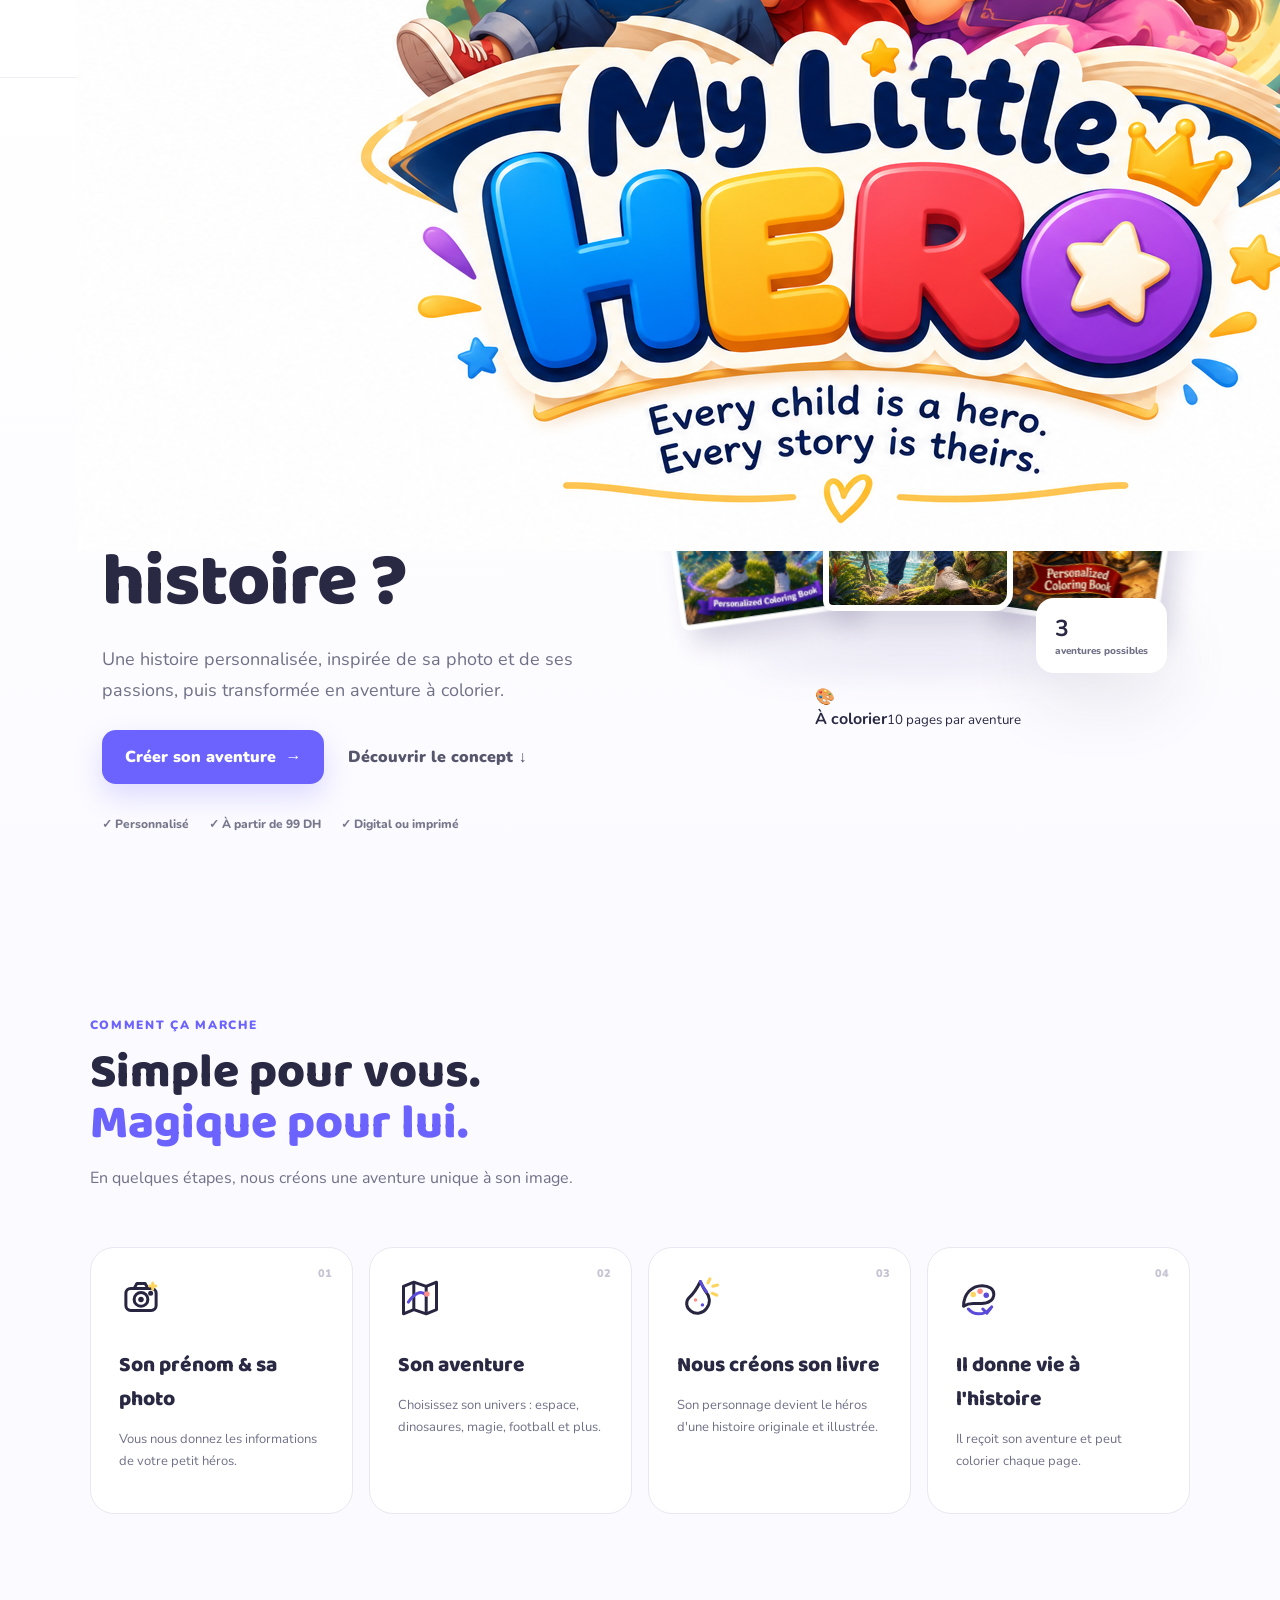
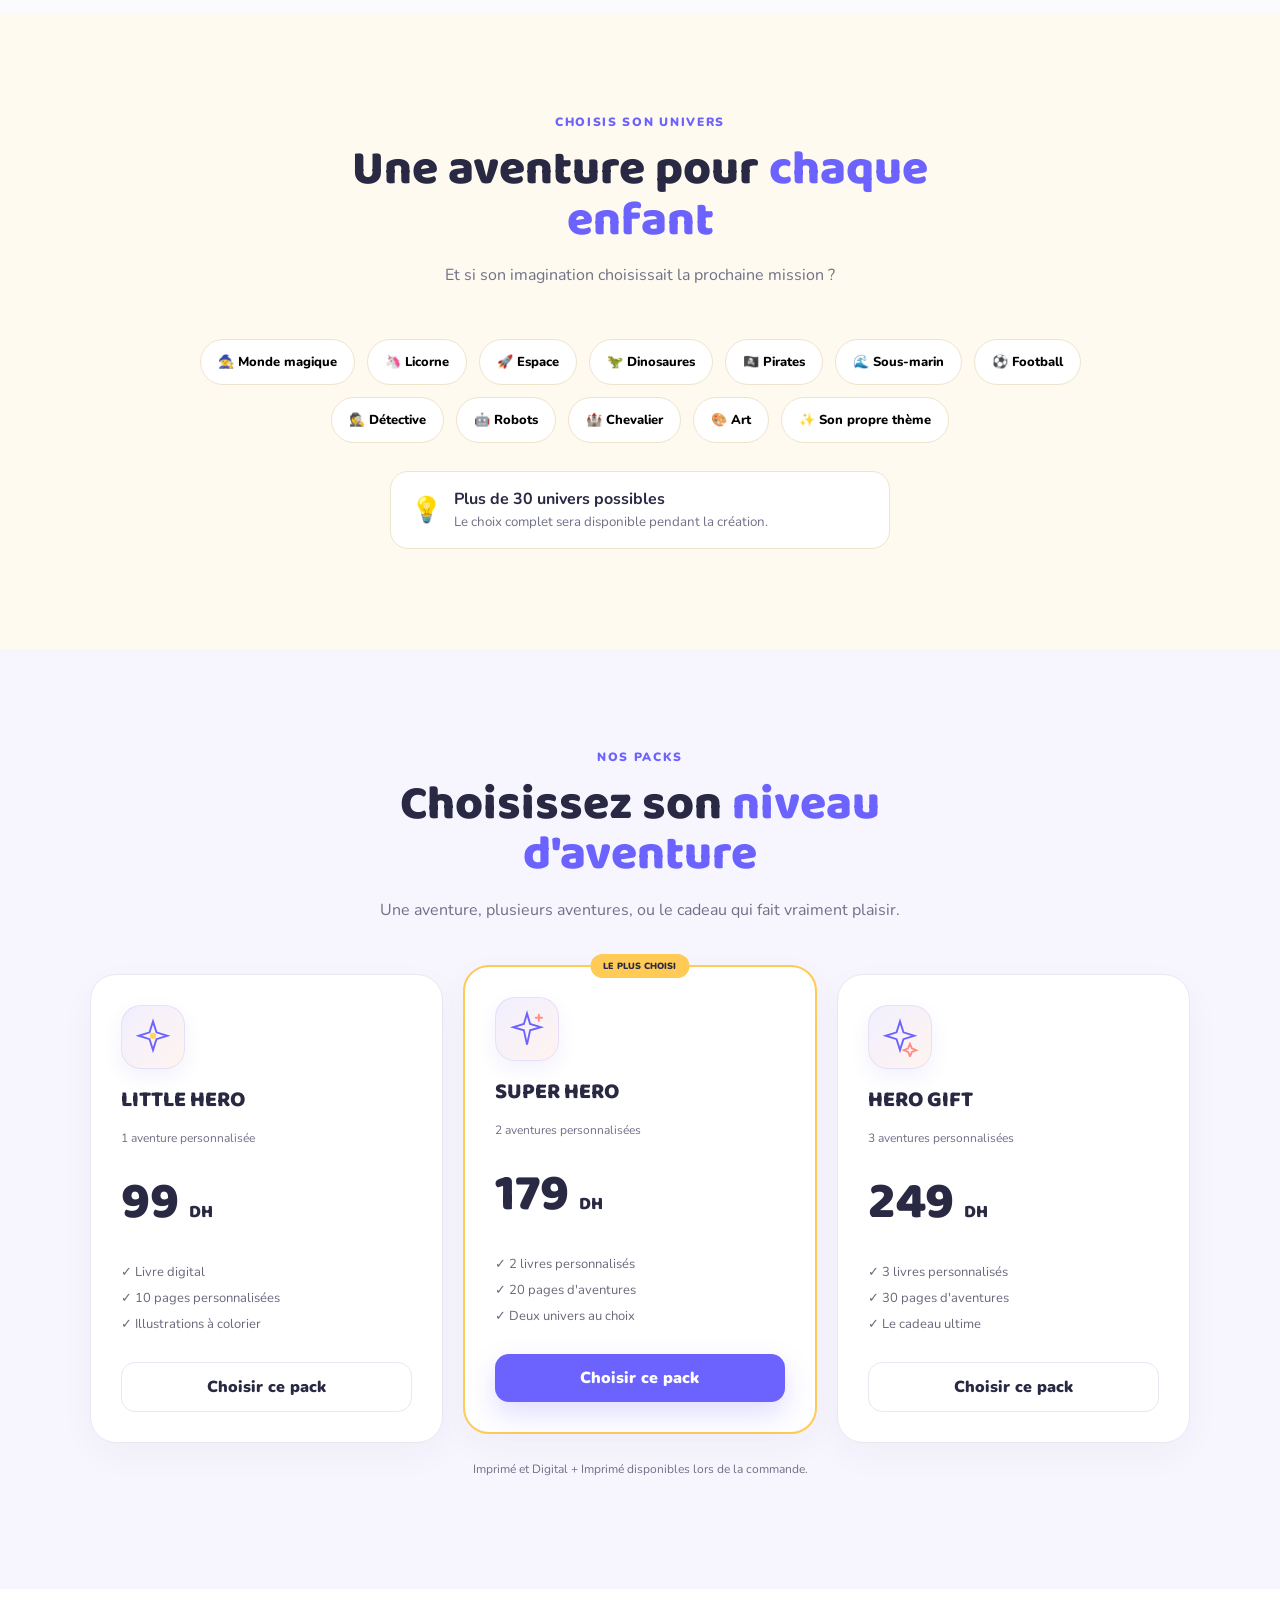
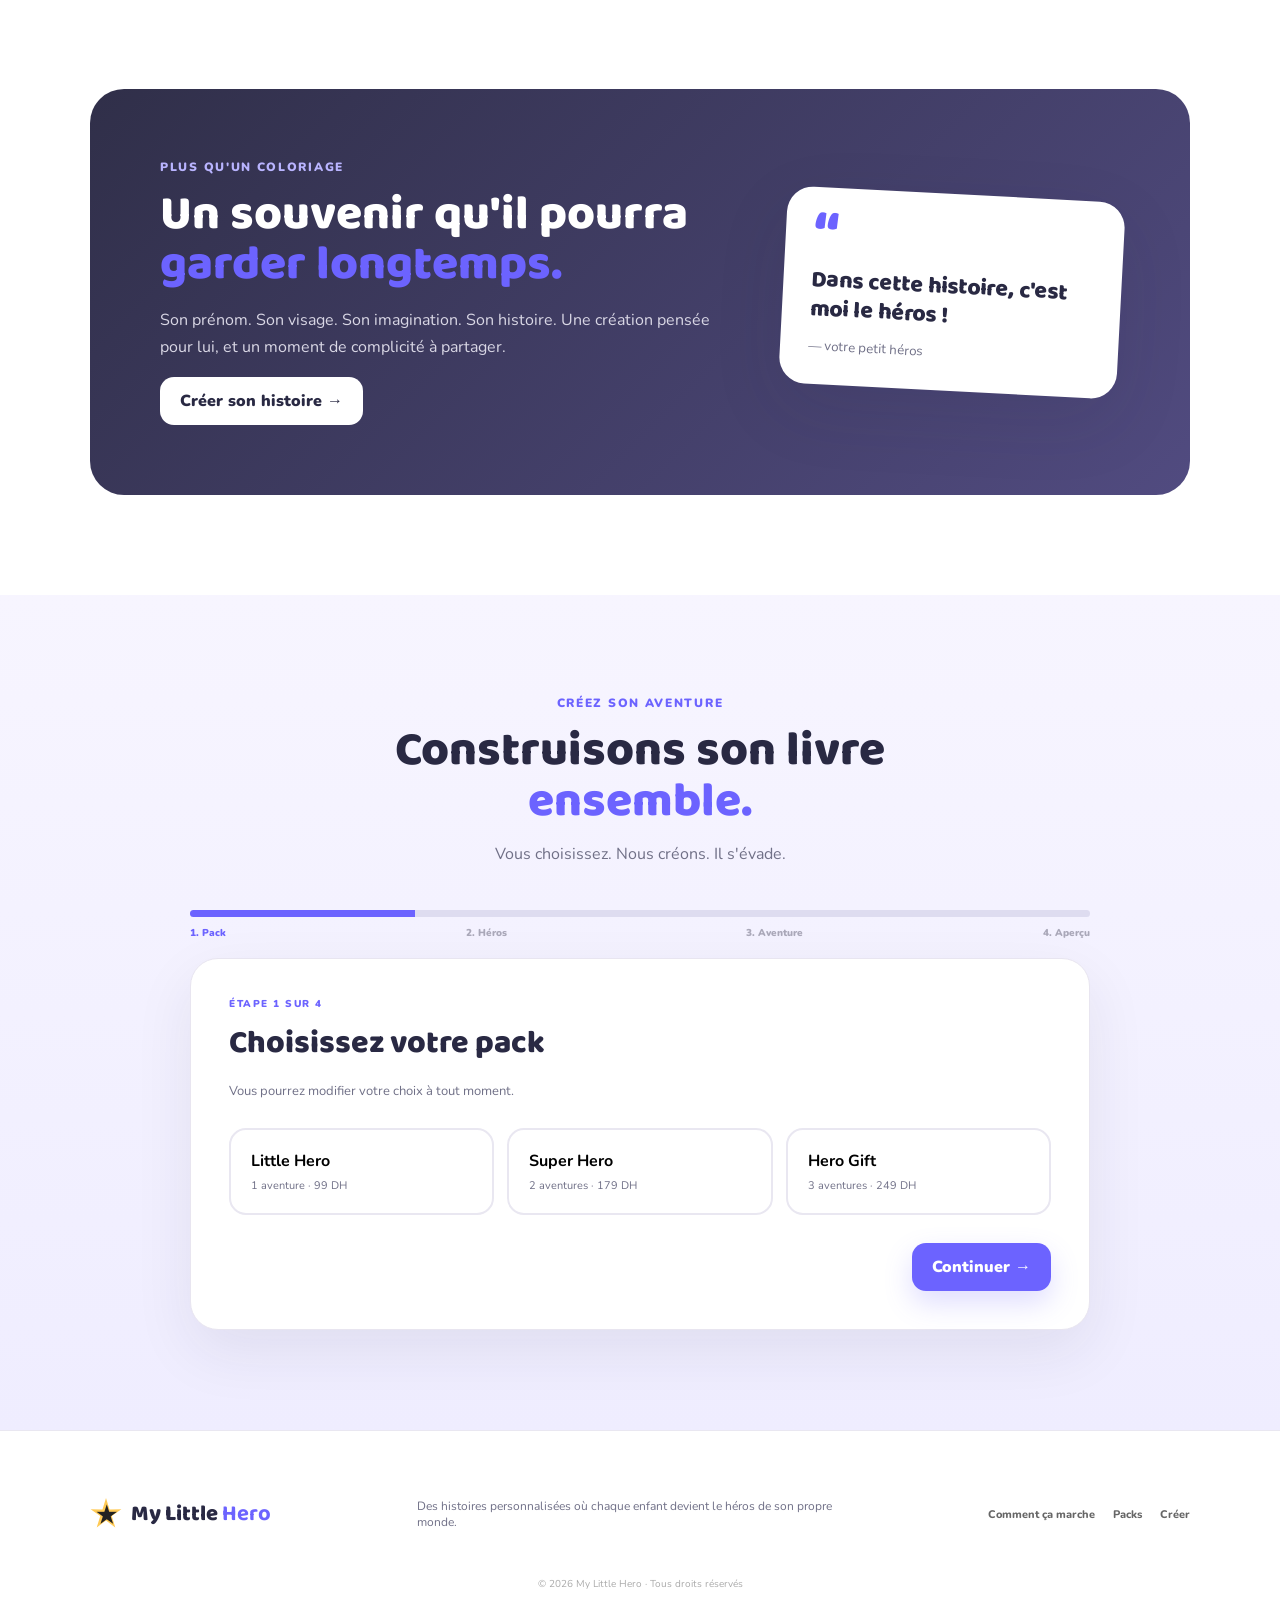
==== commit e808ae59: "Update MAD prices across offers and order calculations" ====
--- a/web/index.html
+++ b/web/index.html
@@ -33,7 +33,7 @@
       <a class="text-link" href="#how">Découvrir le concept ↓</a>
     </div>
     <div class="trust-row">
-      <span>✓ Personnalisé</span><span>✓ À partir de 69 DH</span><span>✓ Digital ou imprimé</span>
+      <span>✓ Personnalisé</span><span>✓ À partir de 99 DH</span><span>✓ Digital ou imprimé</span>
     </div>
   </div>
   <div class="hero-visual">
@@ -73,9 +73,9 @@
   <div class="section-heading center"><div class="eyebrow">NOS PACKS</div><h2>Choisissez son <span>niveau d'aventure</span></h2><p>Une aventure, plusieurs aventures, ou le cadeau qui fait vraiment plaisir.</p></div>
   <div class="pricing-grid">
     <article class="price-card">
-      <div class="pack-icon pack-icon-art"><svg viewBox="0 0 64 64" aria-hidden="true"><path d="M32 7l5.5 17.5L55 30l-17.5 5.5L32 53l-5.5-17.5L9 30l17.5-5.5z" fill="none" stroke="currentColor" stroke-width="3"/><circle cx="32" cy="30" r="5" fill="#ffd45e"/></svg></div><h3>LITTLE HERO</h3><p>1 aventure personnalisée</p><div class="price">69 <small>DH</small></div><ul><li>✓ Livre digital</li><li>✓ 10 pages personnalisées</li><li>✓ Illustrations à colorier</li></ul><button class="btn btn-outline full" data-pack="1">Choisir ce pack</button></article>
-    <article class="price-card featured"><div class="popular">LE PLUS CHOISI</div><div class="pack-icon pack-icon-art"><svg viewBox="0 0 64 64" aria-hidden="true"><path d="M32 7l5 17 17 5-17 5-5 23-5-23-17-5 17-5z" fill="none" stroke="currentColor" stroke-width="3"/><path d="M51 9v10M46 14h10" stroke="#ff8d83" stroke-width="3" stroke-linecap="round"/></svg></div><h3>SUPER HERO</h3><p>2 aventures personnalisées</p><div class="price">119 <small>DH</small></div><ul><li>✓ 2 livres personnalisés</li><li>✓ 20 pages d'aventures</li><li>✓ Deux univers au choix</li></ul><button class="btn btn-primary full" data-pack="2">Choisir ce pack</button></article>
-    <article class="price-card"><div class="pack-icon pack-icon-art"><svg viewBox="0 0 64 64" aria-hidden="true"><path d="M32 7l5.5 17.5L55 30l-17.5 5.5L32 53l-5.5-17.5L9 30l17.5-5.5z" fill="none" stroke="currentColor" stroke-width="3"/><path d="M48 43l3 7 7 3-7 3-3 7-3-7-7-3 7-3z" fill="none" stroke="#ff8d83" stroke-width="3"/></svg></div><h3>HERO GIFT</h3><p>3 aventures personnalisées</p><div class="price">159 <small>DH</small></div><ul><li>✓ 3 livres personnalisés</li><li>✓ 30 pages d'aventures</li><li>✓ Le cadeau ultime</li></ul><button class="btn btn-outline full" data-pack="3">Choisir ce pack</button></article>
+      <div class="pack-icon pack-icon-art"><svg viewBox="0 0 64 64" aria-hidden="true"><path d="M32 7l5.5 17.5L55 30l-17.5 5.5L32 53l-5.5-17.5L9 30l17.5-5.5z" fill="none" stroke="currentColor" stroke-width="3"/><circle cx="32" cy="30" r="5" fill="#ffd45e"/></svg></div><h3>LITTLE HERO</h3><p>1 aventure personnalisée</p><div class="price">99 <small>DH</small></div><ul><li>✓ Livre digital</li><li>✓ 10 pages personnalisées</li><li>✓ Illustrations à colorier</li></ul><button class="btn btn-outline full" data-pack="1">Choisir ce pack</button></article>
+    <article class="price-card featured"><div class="popular">LE PLUS CHOISI</div><div class="pack-icon pack-icon-art"><svg viewBox="0 0 64 64" aria-hidden="true"><path d="M32 7l5 17 17 5-17 5-5 23-5-23-17-5 17-5z" fill="none" stroke="currentColor" stroke-width="3"/><path d="M51 9v10M46 14h10" stroke="#ff8d83" stroke-width="3" stroke-linecap="round"/></svg></div><h3>SUPER HERO</h3><p>2 aventures personnalisées</p><div class="price">179 <small>DH</small></div><ul><li>✓ 2 livres personnalisés</li><li>✓ 20 pages d'aventures</li><li>✓ Deux univers au choix</li></ul><button class="btn btn-primary full" data-pack="2">Choisir ce pack</button></article>
+    <article class="price-card"><div class="pack-icon pack-icon-art"><svg viewBox="0 0 64 64" aria-hidden="true"><path d="M32 7l5.5 17.5L55 30l-17.5 5.5L32 53l-5.5-17.5L9 30l17.5-5.5z" fill="none" stroke="currentColor" stroke-width="3"/><path d="M48 43l3 7 7 3-7 3-3 7-3-7-7-3 7-3z" fill="none" stroke="#ff8d83" stroke-width="3"/></svg></div><h3>HERO GIFT</h3><p>3 aventures personnalisées</p><div class="price">249 <small>DH</small></div><ul><li>✓ 3 livres personnalisés</li><li>✓ 30 pages d'aventures</li><li>✓ Le cadeau ultime</li></ul><button class="btn btn-outline full" data-pack="3">Choisir ce pack</button></article>
   </div>
   <p class="pricing-footnote">Imprimé et Digital + Imprimé disponibles lors de la commande.</p>
 </section>
@@ -95,9 +95,9 @@
     <div class="wizard-card" data-step="1">
       <div class="step-kicker">ÉTAPE 1 SUR 4</div><h3>Choisissez votre pack</h3><p class="muted">Vous pourrez modifier votre choix à tout moment.</p>
       <div class="choice-grid">
-        <button type="button" class="choice" data-wizard-pack="1"><b>Little Hero</b><span>1 aventure · 69 DH</span></button>
-        <button type="button" class="choice" data-wizard-pack="2"><b>Super Hero</b><span>2 aventures · 119 DH</span></button>
-        <button type="button" class="choice" data-wizard-pack="3"><b>Hero Gift</b><span>3 aventures · 159 DH</span></button>
+        <button type="button" class="choice" data-wizard-pack="1"><b>Little Hero</b><span>1 aventure · 99 DH</span></button>
+        <button type="button" class="choice" data-wizard-pack="2"><b>Super Hero</b><span>2 aventures · 179 DH</span></button>
+        <button type="button" class="choice" data-wizard-pack="3"><b>Hero Gift</b><span>3 aventures · 249 DH</span></button>
       </div>
       <div class="wizard-actions"><span></span><button type="button" class="btn btn-primary next">Continuer →</button></div>
     </div>
@@ -135,7 +135,7 @@
         <div class="preview-book"><span class="preview-star">★</span><b id="previewTitle">Mon aventure</b><small id="previewTheme">Choisissez un univers</small></div>
         <div class="summary">
           <div><span>Héros</span><b id="summaryName">Votre enfant</b></div><div><span>Âge</span><b id="summaryAge">—</b></div><div><span>Langue</span><b id="summaryLang">Français</b></div><div><span>Pack</span><b id="summaryPack">Little Hero</b></div>
-          <div class="summary-adventures" id="summaryAdventures"></div><div class="total"><span>Total estimé</span><b id="summaryPrice">69 DH</b></div>
+          <div class="summary-adventures" id="summaryAdventures"></div><div class="total"><span>Total estimé</span><b id="summaryPrice">99 DH</b></div>
         </div>
       </div>
       <div class="privacy-note">🔒 Vos informations et la photo de votre enfant sont utilisées uniquement pour préparer sa commande.</div>
@@ -150,6 +150,6 @@
   <div class="footer-inner"><a class="brand" href="#top"><span class="brand-star">★</span><span>My Little <b>Hero</b></span></a><p>Des histoires personnalisées où chaque enfant devient le héros de son propre monde.</p><div class="footer-links"><a href="#how">Comment ça marche</a><a href="#packs">Packs</a><a href="#creation">Créer</a></div></div>
   <small>© 2026 My Little Hero · Tous droits réservés</small>
 </footer>
-<script src="script.js"></script>
+<script src="script.js?v=20261031-prices"></script>
 </body>
 </html>
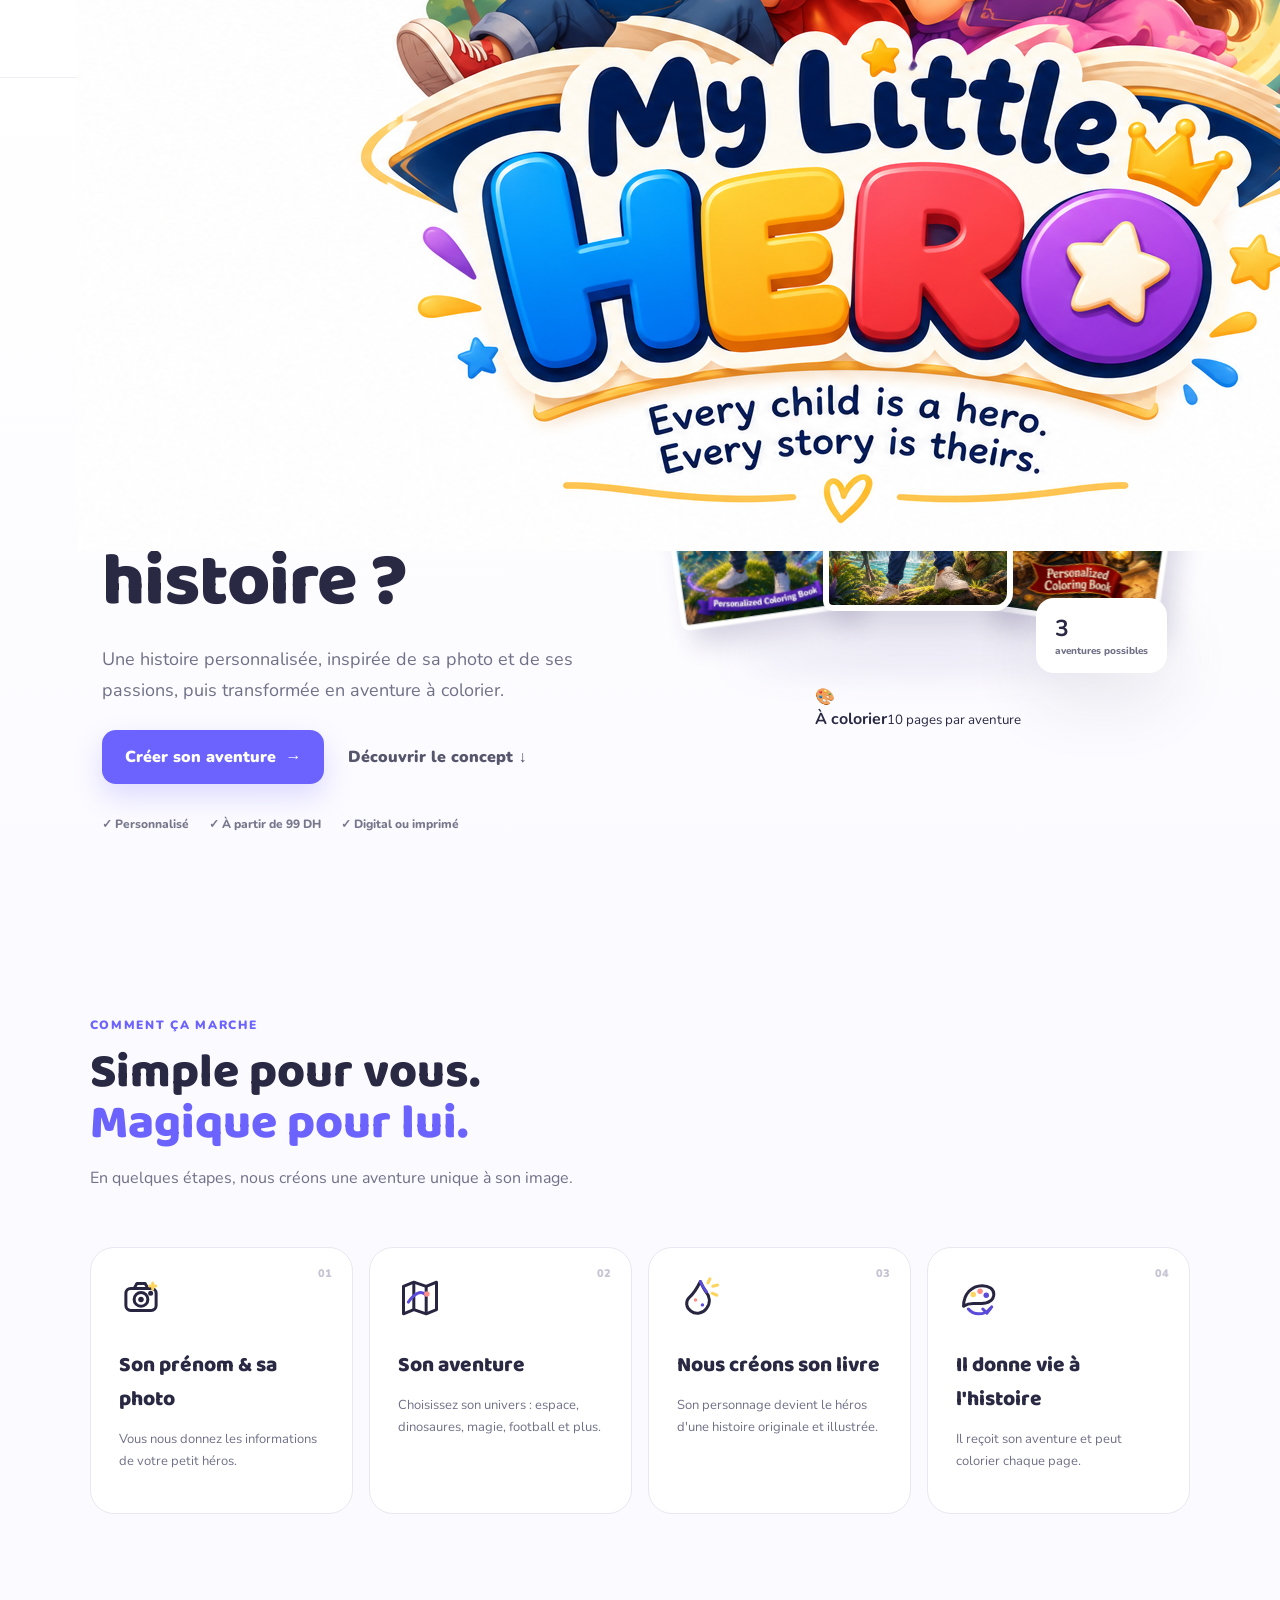
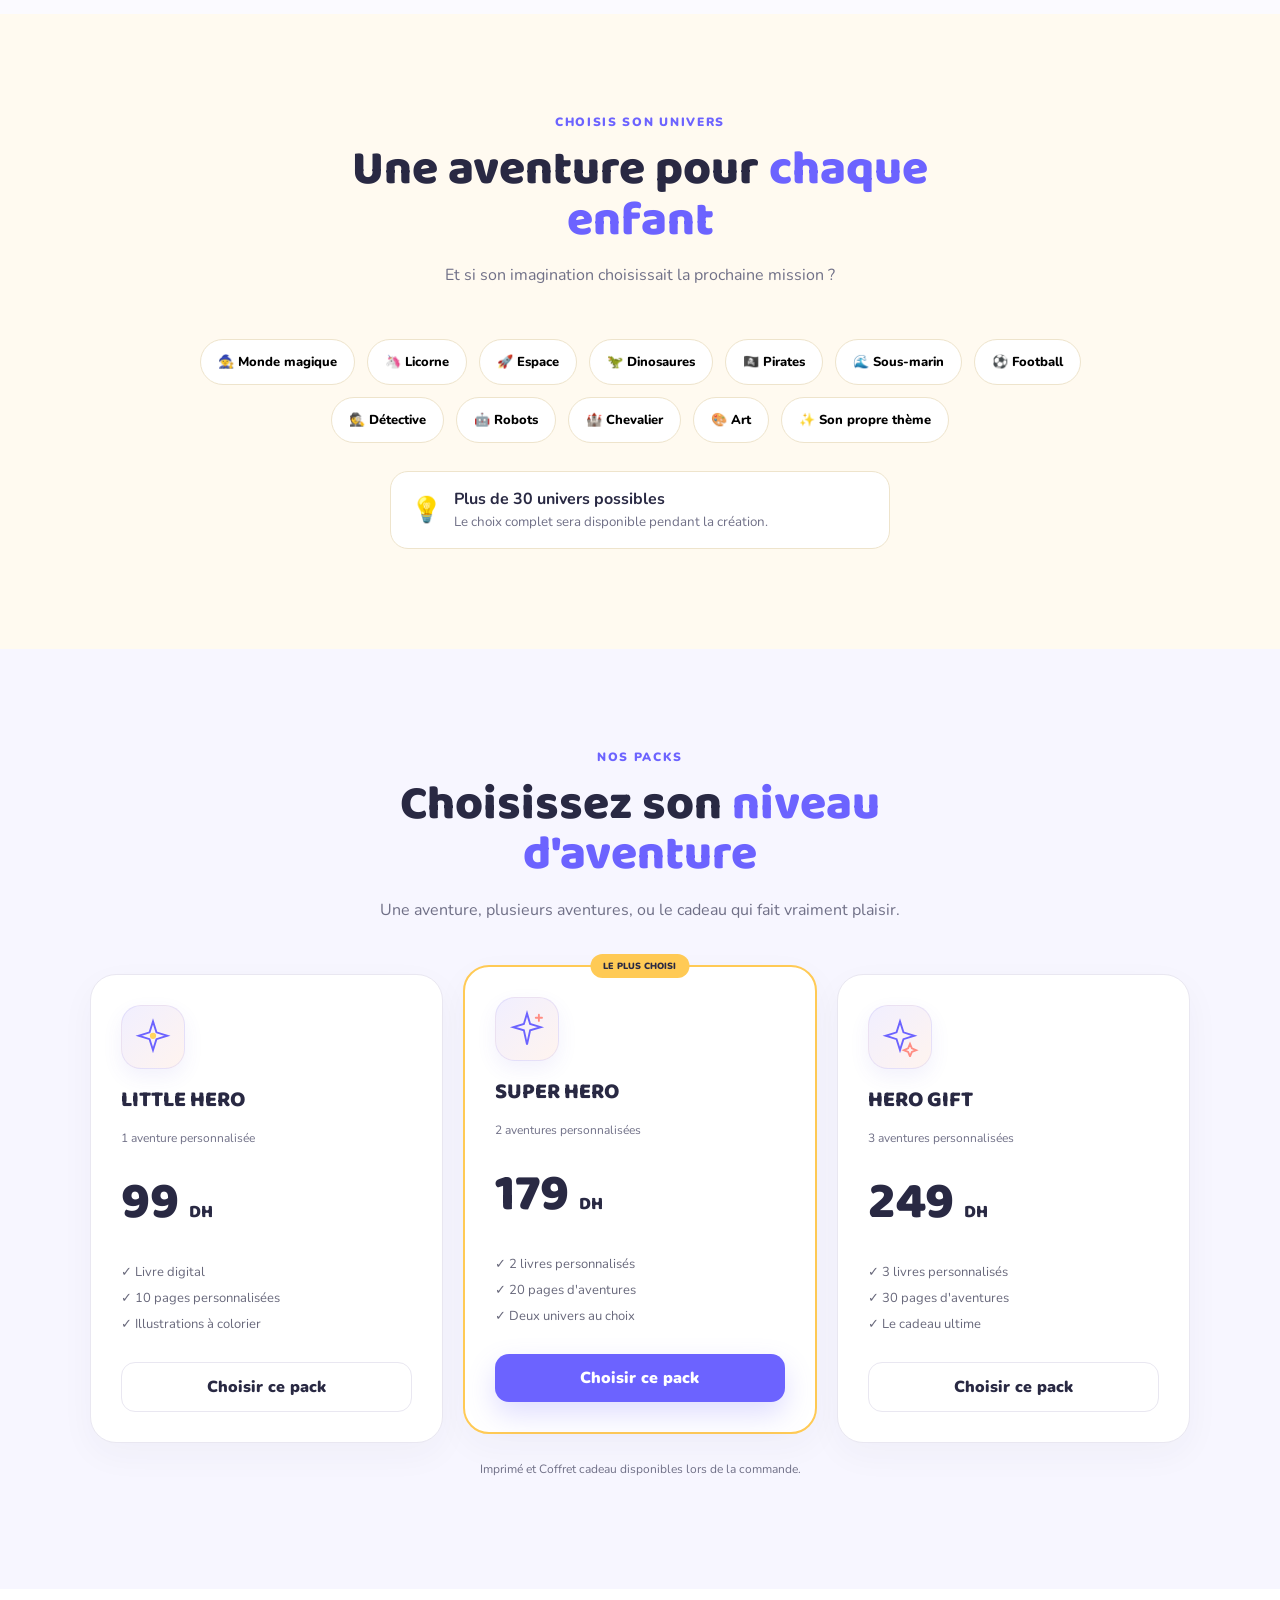
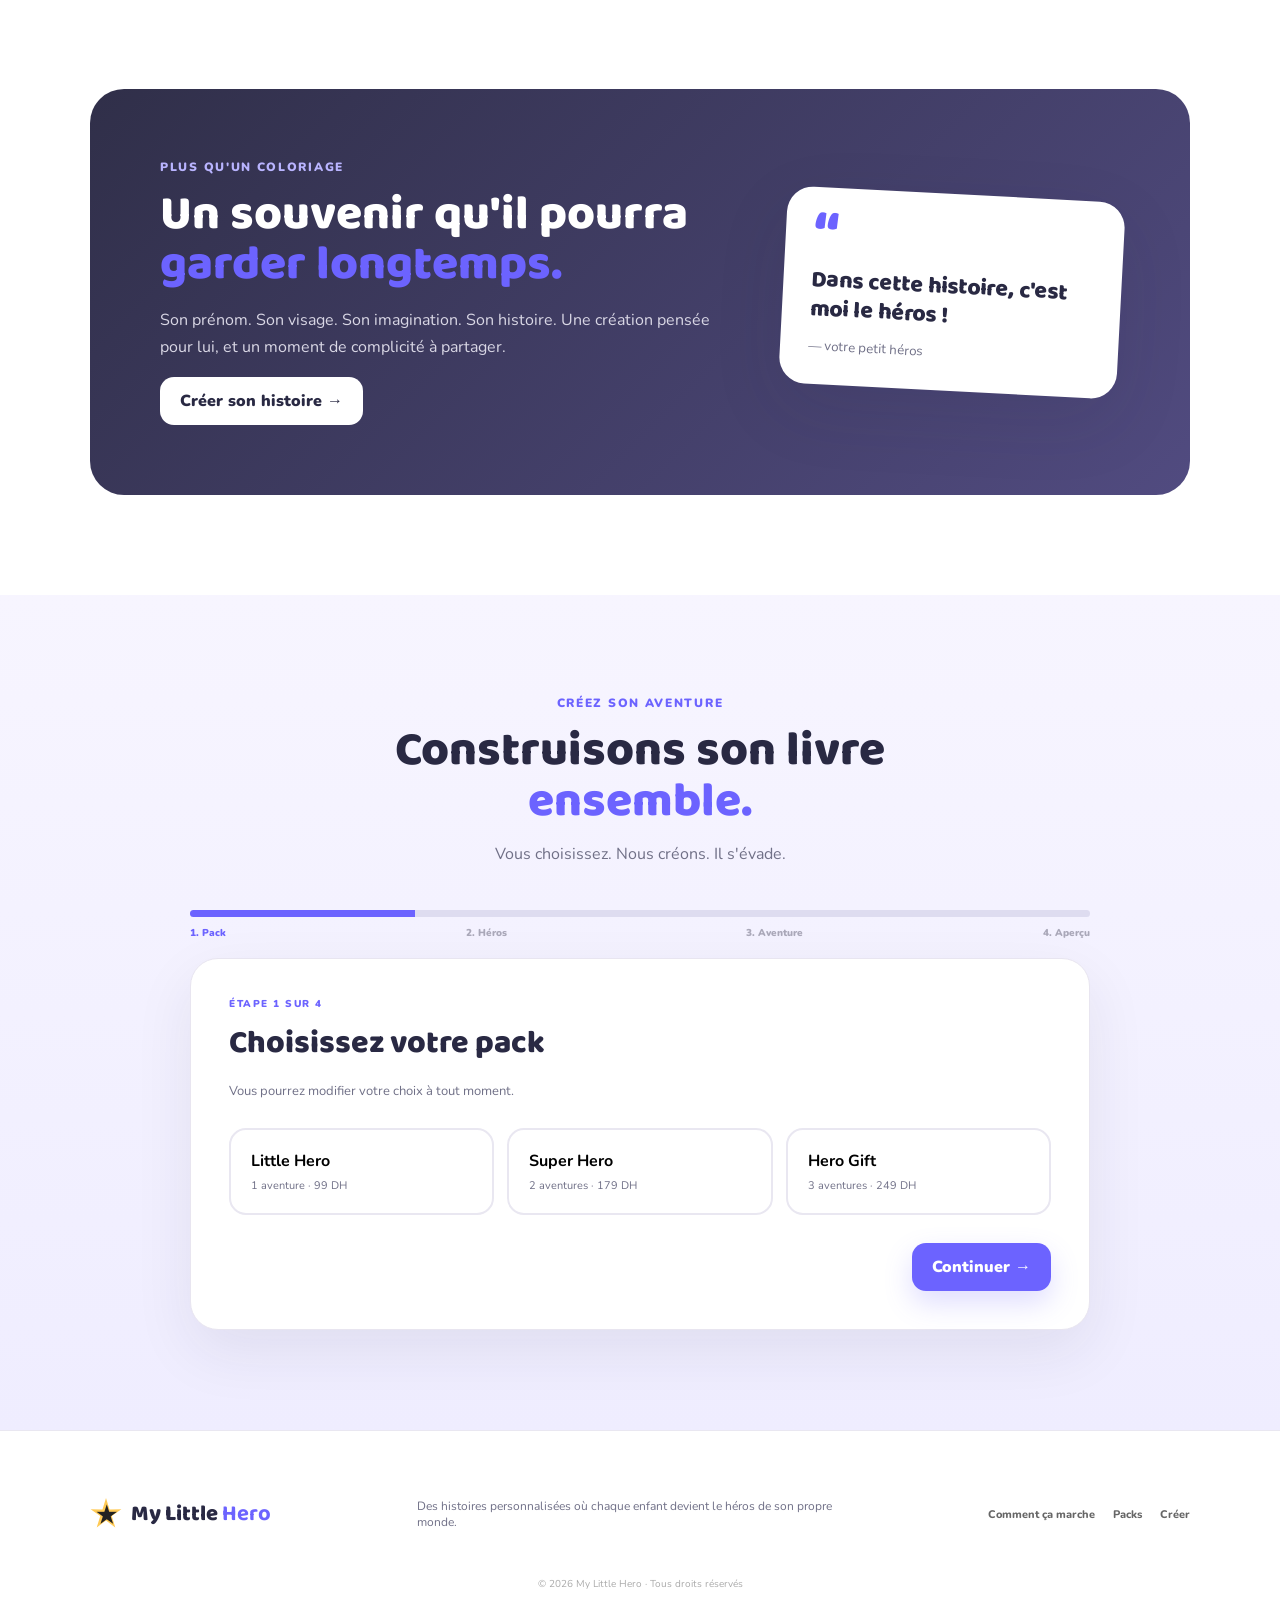
==== commit 4285781a: "Rename combined format to Coffret cadeau" ====
--- a/web/index.html
+++ b/web/index.html
@@ -77,7 +77,7 @@
     <article class="price-card featured"><div class="popular">LE PLUS CHOISI</div><div class="pack-icon pack-icon-art"><svg viewBox="0 0 64 64" aria-hidden="true"><path d="M32 7l5 17 17 5-17 5-5 23-5-23-17-5 17-5z" fill="none" stroke="currentColor" stroke-width="3"/><path d="M51 9v10M46 14h10" stroke="#ff8d83" stroke-width="3" stroke-linecap="round"/></svg></div><h3>SUPER HERO</h3><p>2 aventures personnalisées</p><div class="price">179 <small>DH</small></div><ul><li>✓ 2 livres personnalisés</li><li>✓ 20 pages d'aventures</li><li>✓ Deux univers au choix</li></ul><button class="btn btn-primary full" data-pack="2">Choisir ce pack</button></article>
     <article class="price-card"><div class="pack-icon pack-icon-art"><svg viewBox="0 0 64 64" aria-hidden="true"><path d="M32 7l5.5 17.5L55 30l-17.5 5.5L32 53l-5.5-17.5L9 30l17.5-5.5z" fill="none" stroke="currentColor" stroke-width="3"/><path d="M48 43l3 7 7 3-7 3-3 7-3-7-7-3 7-3z" fill="none" stroke="#ff8d83" stroke-width="3"/></svg></div><h3>HERO GIFT</h3><p>3 aventures personnalisées</p><div class="price">249 <small>DH</small></div><ul><li>✓ 3 livres personnalisés</li><li>✓ 30 pages d'aventures</li><li>✓ Le cadeau ultime</li></ul><button class="btn btn-outline full" data-pack="3">Choisir ce pack</button></article>
   </div>
-  <p class="pricing-footnote">Imprimé et Digital + Imprimé disponibles lors de la commande.</p>
+  <p class="pricing-footnote">Imprimé et Coffret cadeau disponibles lors de la commande.</p>
 </section>
 
 <section class="section emotional">
@@ -150,6 +150,6 @@
   <div class="footer-inner"><a class="brand" href="#top"><span class="brand-star">★</span><span>My Little <b>Hero</b></span></a><p>Des histoires personnalisées où chaque enfant devient le héros de son propre monde.</p><div class="footer-links"><a href="#how">Comment ça marche</a><a href="#packs">Packs</a><a href="#creation">Créer</a></div></div>
   <small>© 2026 My Little Hero · Tous droits réservés</small>
 </footer>
-<script src="script.js?v=20261031-prices"></script>
+<script src="script.js?v=20261031-gift"></script>
 </body>
 </html>
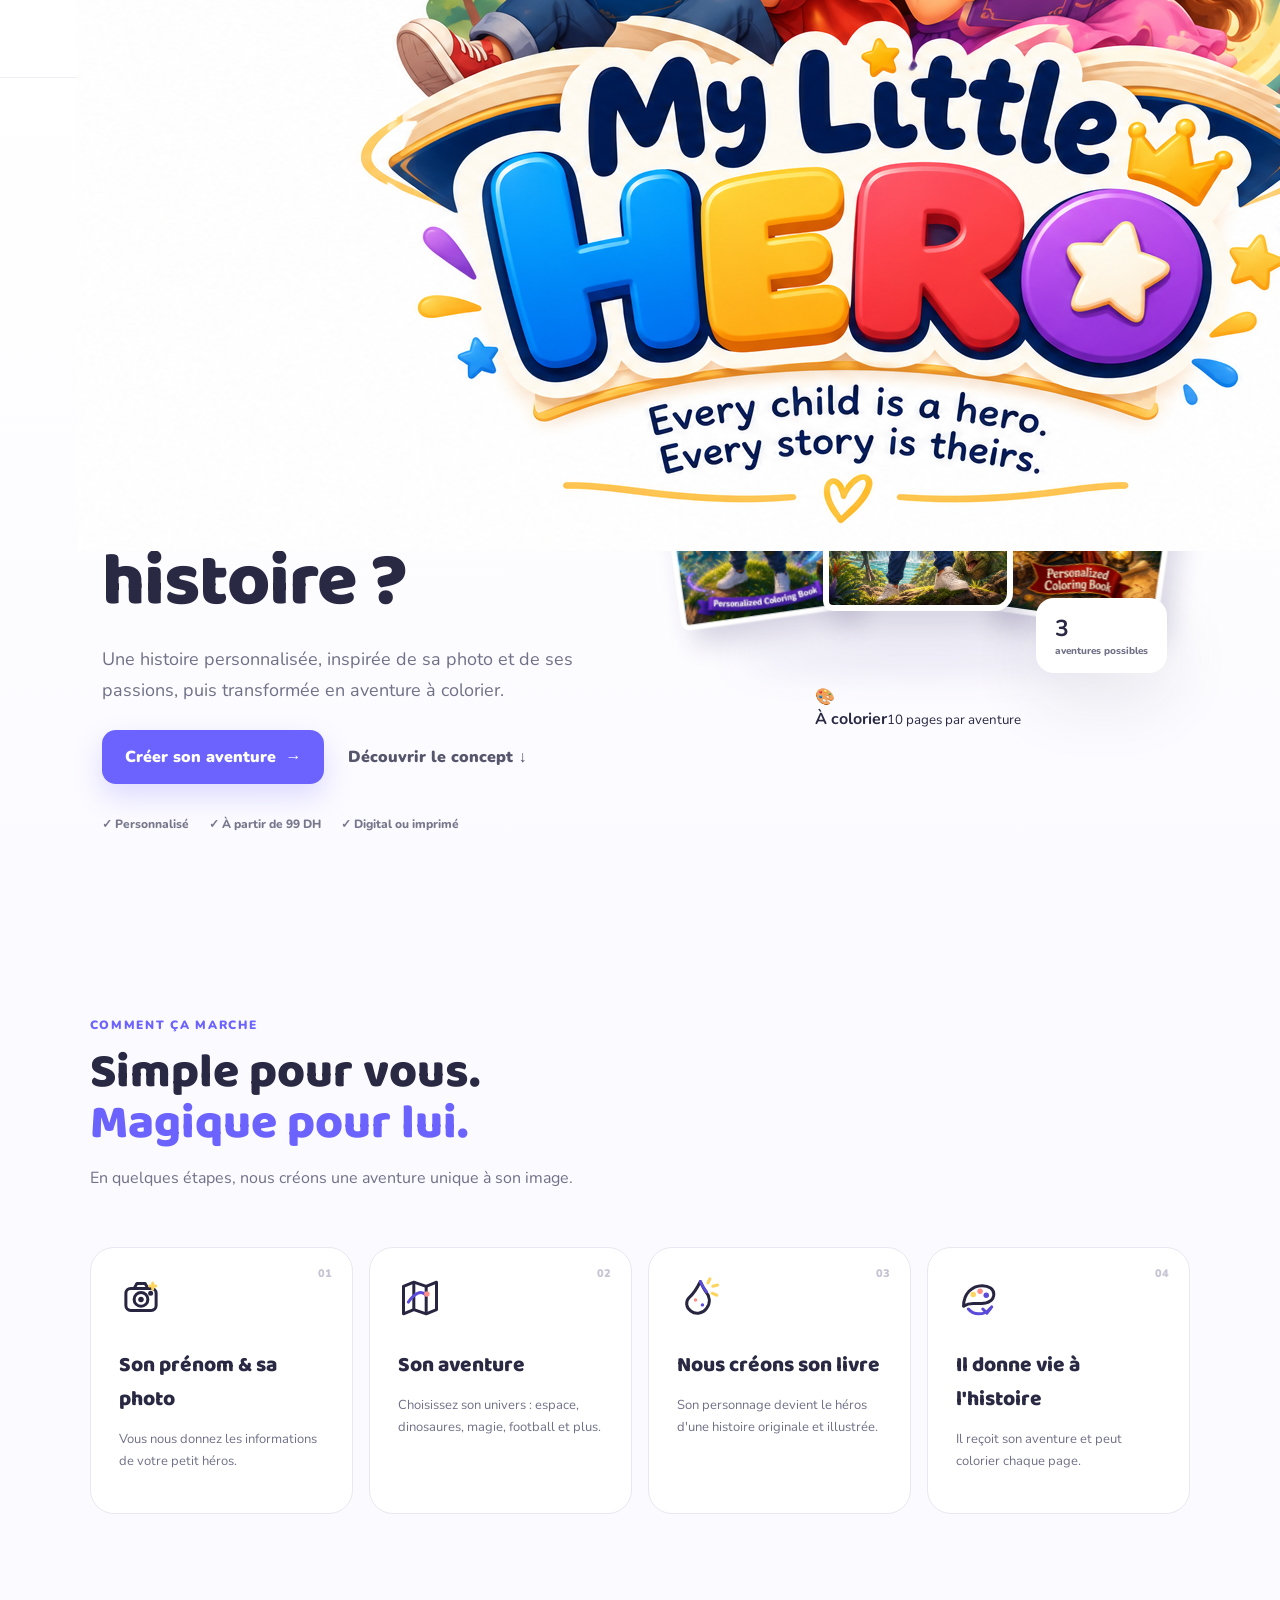
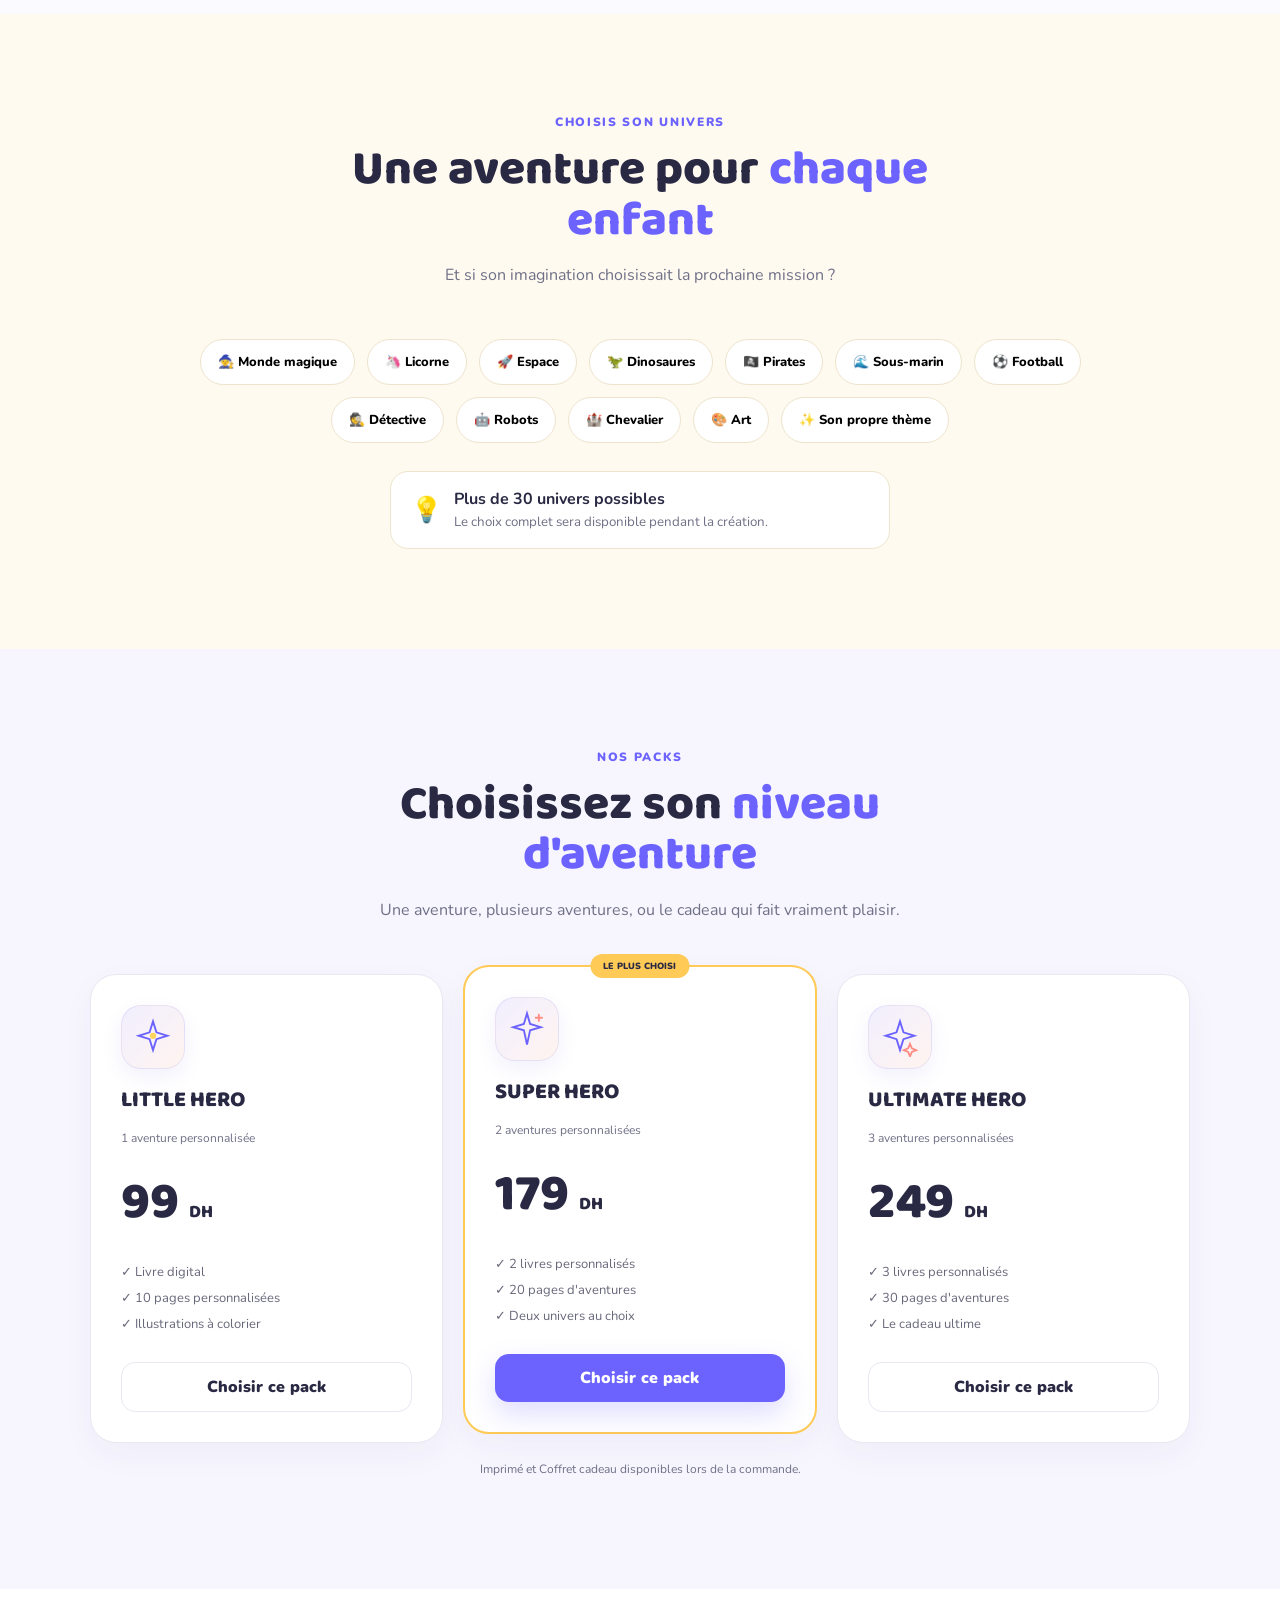
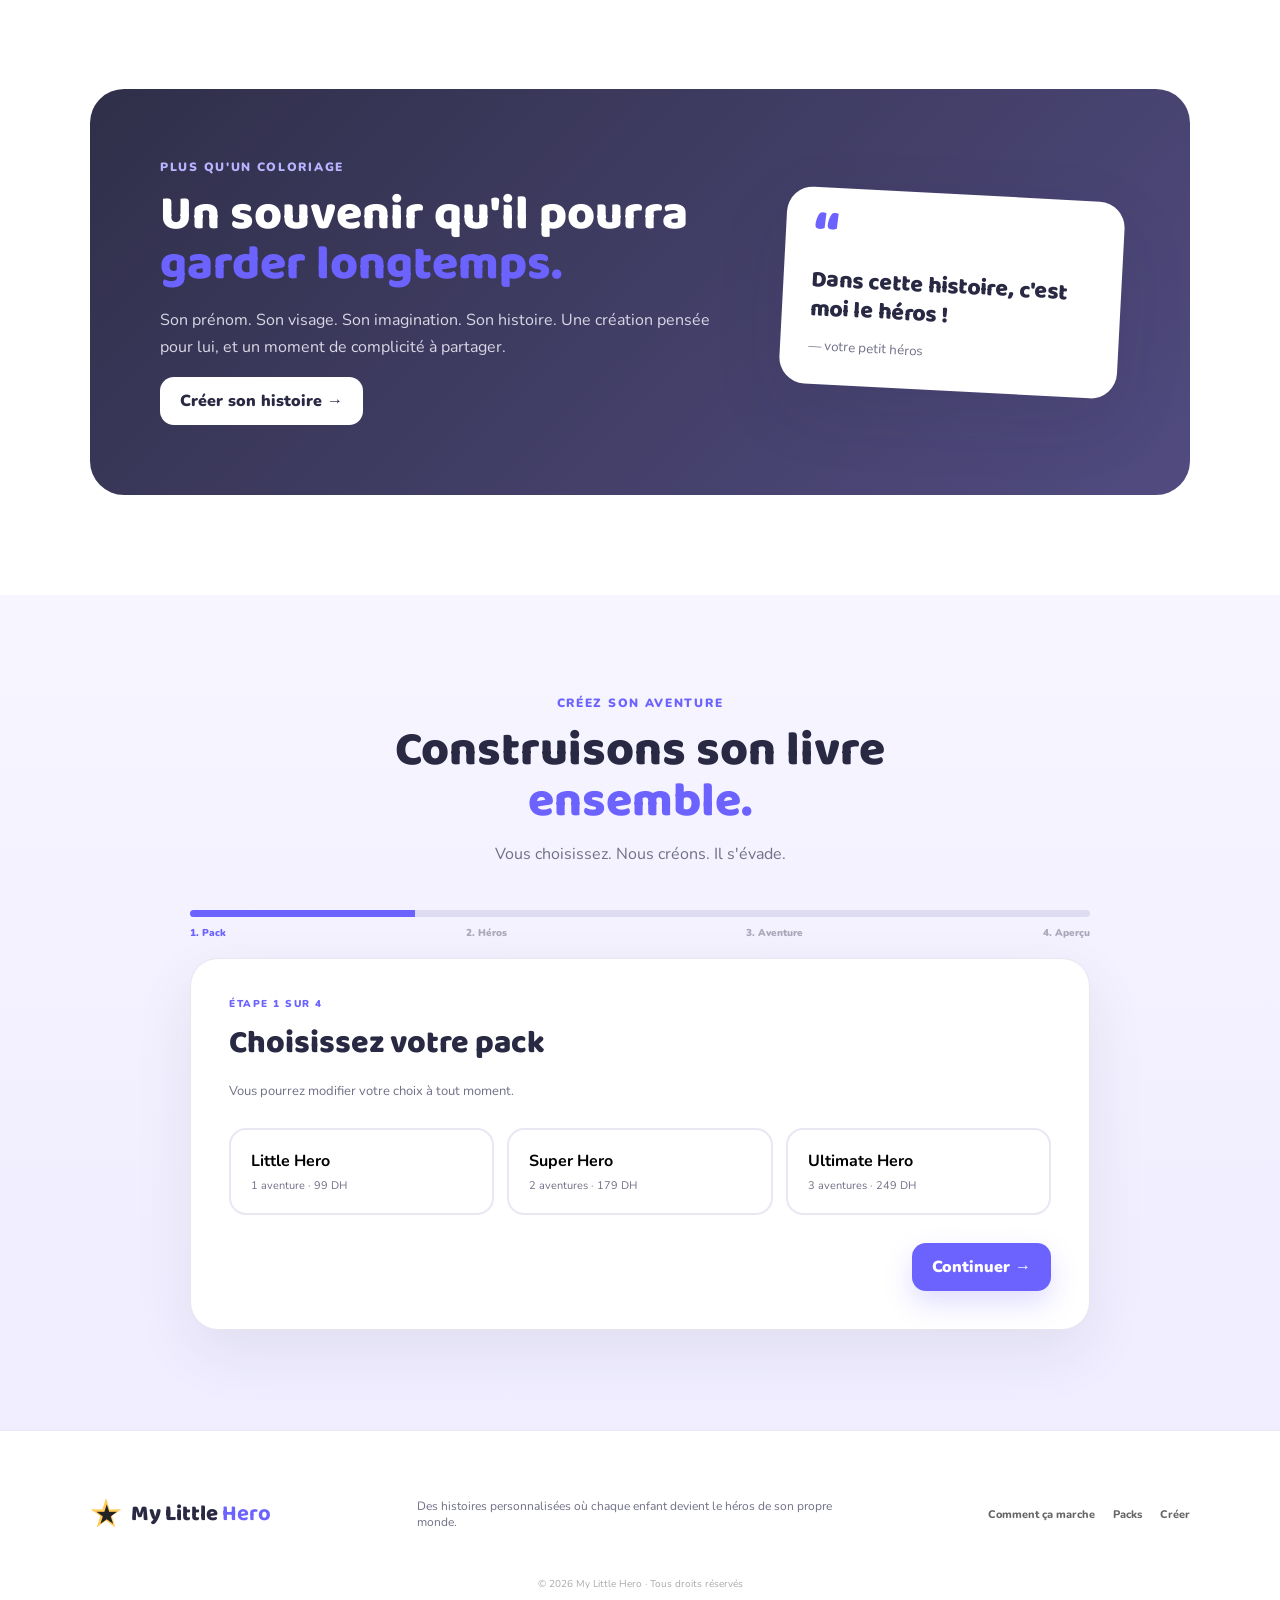
==== commit 7957cbb0: "Rename three-story package to Ultimate Hero" ====
--- a/web/index.html
+++ b/web/index.html
@@ -75,7 +75,7 @@
     <article class="price-card">
       <div class="pack-icon pack-icon-art"><svg viewBox="0 0 64 64" aria-hidden="true"><path d="M32 7l5.5 17.5L55 30l-17.5 5.5L32 53l-5.5-17.5L9 30l17.5-5.5z" fill="none" stroke="currentColor" stroke-width="3"/><circle cx="32" cy="30" r="5" fill="#ffd45e"/></svg></div><h3>LITTLE HERO</h3><p>1 aventure personnalisée</p><div class="price">99 <small>DH</small></div><ul><li>✓ Livre digital</li><li>✓ 10 pages personnalisées</li><li>✓ Illustrations à colorier</li></ul><button class="btn btn-outline full" data-pack="1">Choisir ce pack</button></article>
     <article class="price-card featured"><div class="popular">LE PLUS CHOISI</div><div class="pack-icon pack-icon-art"><svg viewBox="0 0 64 64" aria-hidden="true"><path d="M32 7l5 17 17 5-17 5-5 23-5-23-17-5 17-5z" fill="none" stroke="currentColor" stroke-width="3"/><path d="M51 9v10M46 14h10" stroke="#ff8d83" stroke-width="3" stroke-linecap="round"/></svg></div><h3>SUPER HERO</h3><p>2 aventures personnalisées</p><div class="price">179 <small>DH</small></div><ul><li>✓ 2 livres personnalisés</li><li>✓ 20 pages d'aventures</li><li>✓ Deux univers au choix</li></ul><button class="btn btn-primary full" data-pack="2">Choisir ce pack</button></article>
-    <article class="price-card"><div class="pack-icon pack-icon-art"><svg viewBox="0 0 64 64" aria-hidden="true"><path d="M32 7l5.5 17.5L55 30l-17.5 5.5L32 53l-5.5-17.5L9 30l17.5-5.5z" fill="none" stroke="currentColor" stroke-width="3"/><path d="M48 43l3 7 7 3-7 3-3 7-3-7-7-3 7-3z" fill="none" stroke="#ff8d83" stroke-width="3"/></svg></div><h3>HERO GIFT</h3><p>3 aventures personnalisées</p><div class="price">249 <small>DH</small></div><ul><li>✓ 3 livres personnalisés</li><li>✓ 30 pages d'aventures</li><li>✓ Le cadeau ultime</li></ul><button class="btn btn-outline full" data-pack="3">Choisir ce pack</button></article>
+    <article class="price-card"><div class="pack-icon pack-icon-art"><svg viewBox="0 0 64 64" aria-hidden="true"><path d="M32 7l5.5 17.5L55 30l-17.5 5.5L32 53l-5.5-17.5L9 30l17.5-5.5z" fill="none" stroke="currentColor" stroke-width="3"/><path d="M48 43l3 7 7 3-7 3-3 7-3-7-7-3 7-3z" fill="none" stroke="#ff8d83" stroke-width="3"/></svg></div><h3>ULTIMATE HERO</h3><p>3 aventures personnalisées</p><div class="price">249 <small>DH</small></div><ul><li>✓ 3 livres personnalisés</li><li>✓ 30 pages d'aventures</li><li>✓ Le cadeau ultime</li></ul><button class="btn btn-outline full" data-pack="3">Choisir ce pack</button></article>
   </div>
   <p class="pricing-footnote">Imprimé et Coffret cadeau disponibles lors de la commande.</p>
 </section>
@@ -97,7 +97,7 @@
       <div class="choice-grid">
         <button type="button" class="choice" data-wizard-pack="1"><b>Little Hero</b><span>1 aventure · 99 DH</span></button>
         <button type="button" class="choice" data-wizard-pack="2"><b>Super Hero</b><span>2 aventures · 179 DH</span></button>
-        <button type="button" class="choice" data-wizard-pack="3"><b>Hero Gift</b><span>3 aventures · 249 DH</span></button>
+        <button type="button" class="choice" data-wizard-pack="3"><b>Ultimate Hero</b><span>3 aventures · 249 DH</span></button>
       </div>
       <div class="wizard-actions"><span></span><button type="button" class="btn btn-primary next">Continuer →</button></div>
     </div>
@@ -150,6 +150,6 @@
   <div class="footer-inner"><a class="brand" href="#top"><span class="brand-star">★</span><span>My Little <b>Hero</b></span></a><p>Des histoires personnalisées où chaque enfant devient le héros de son propre monde.</p><div class="footer-links"><a href="#how">Comment ça marche</a><a href="#packs">Packs</a><a href="#creation">Créer</a></div></div>
   <small>© 2026 My Little Hero · Tous droits réservés</small>
 </footer>
-<script src="script.js?v=20261031-gift"></script>
+<script src="script.js?v=20261031-ultimate"></script>
 </body>
 </html>
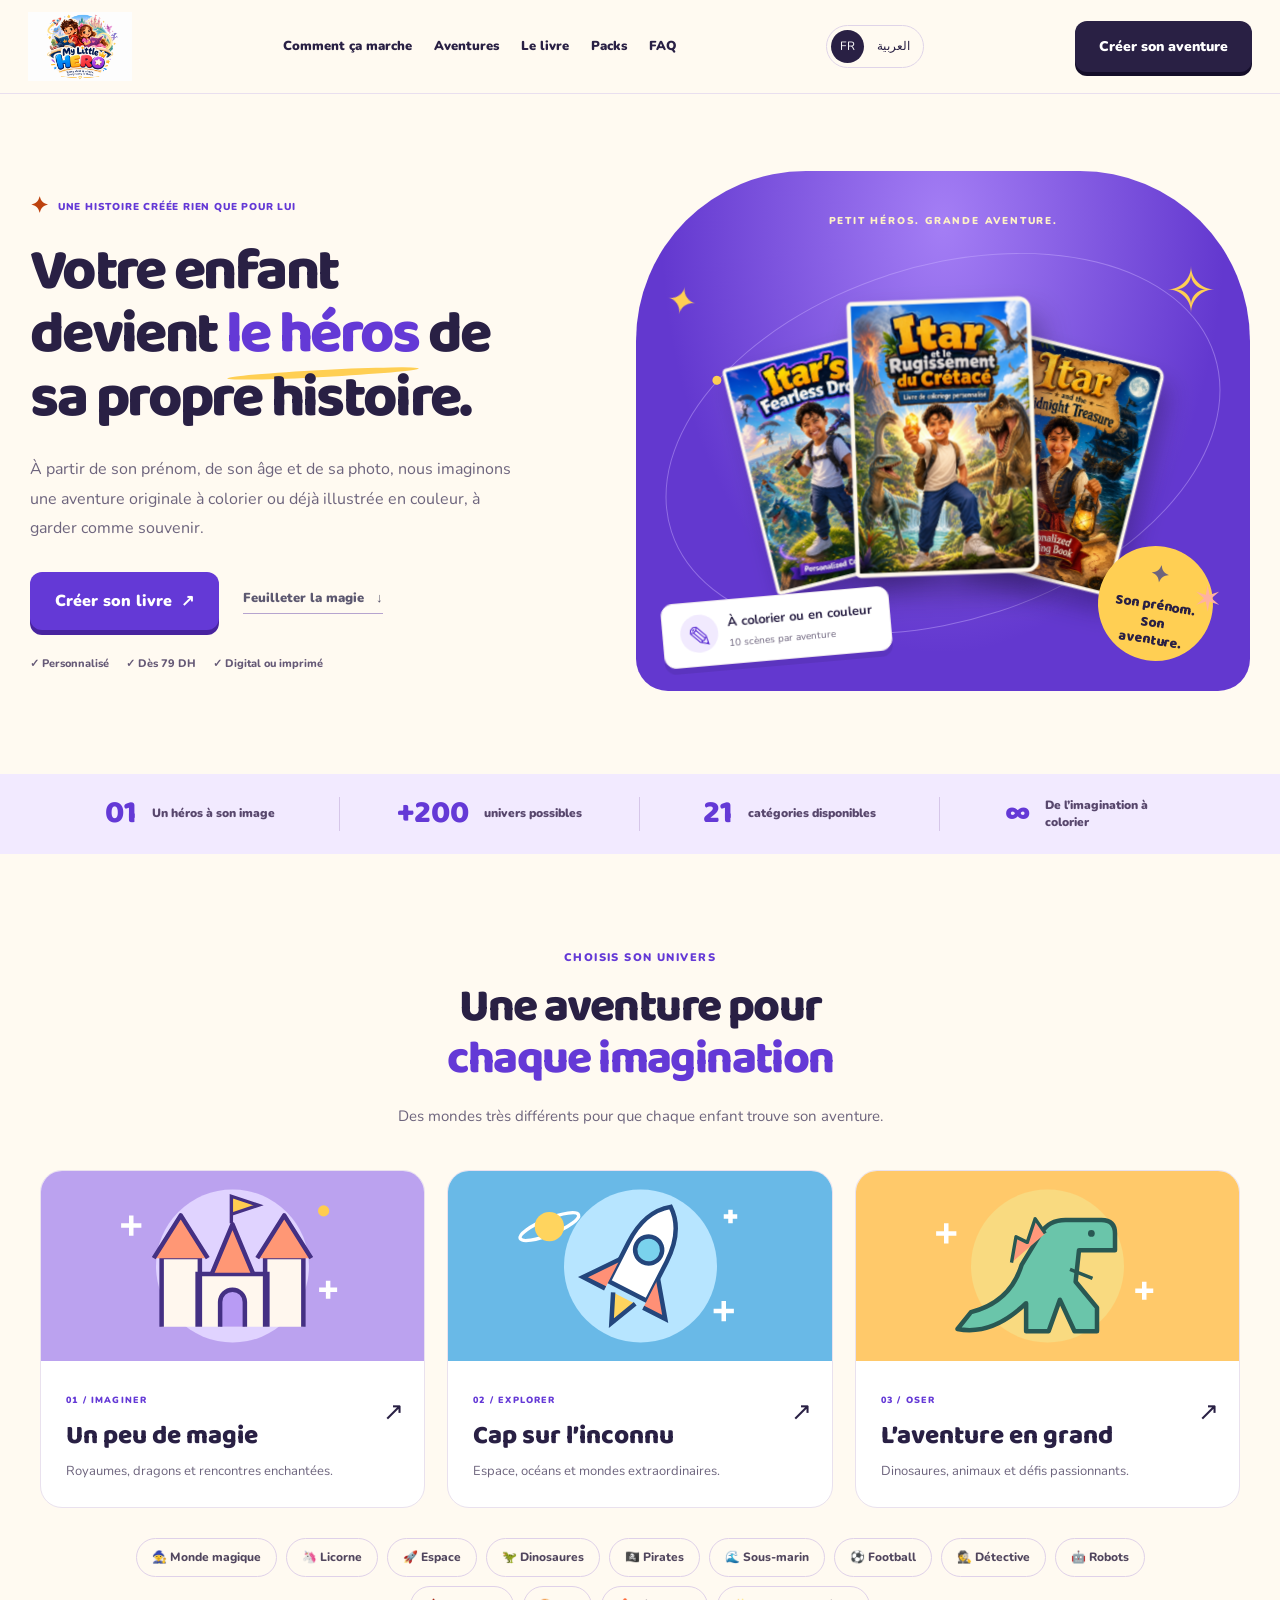
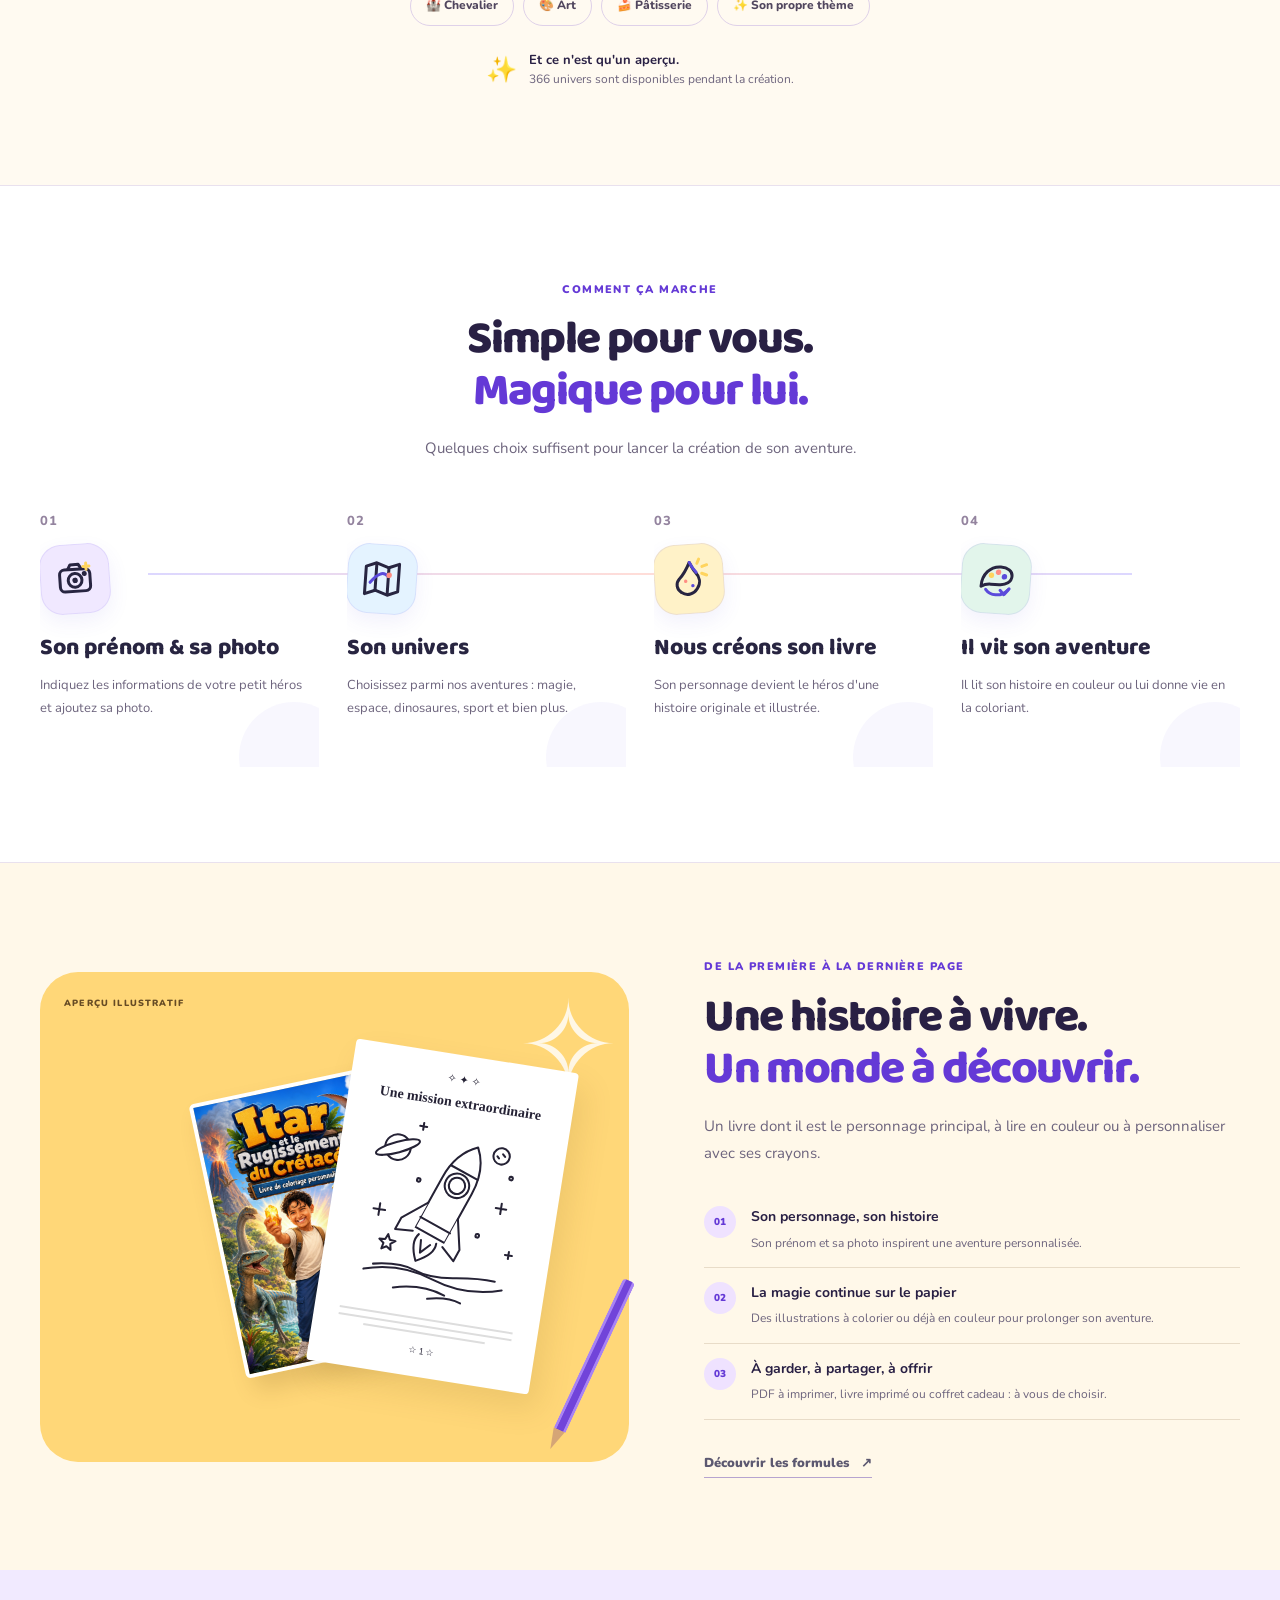
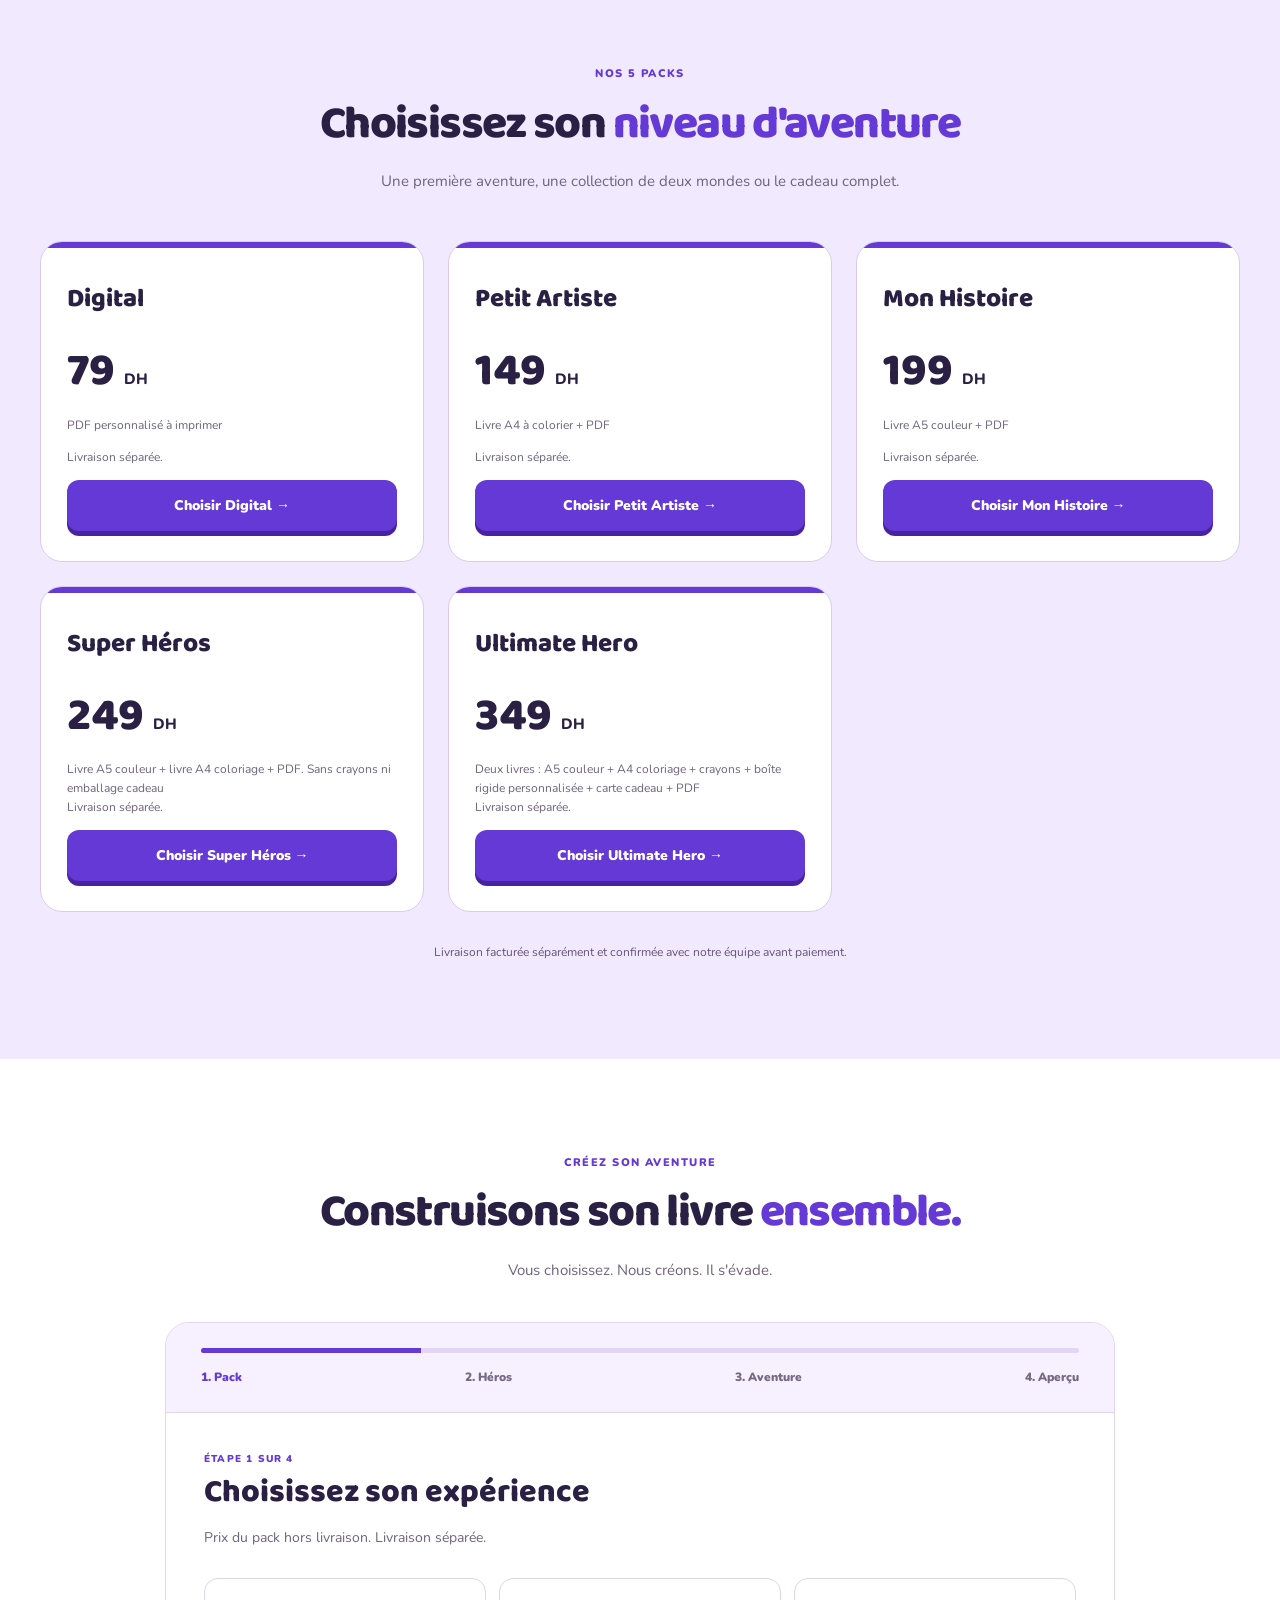
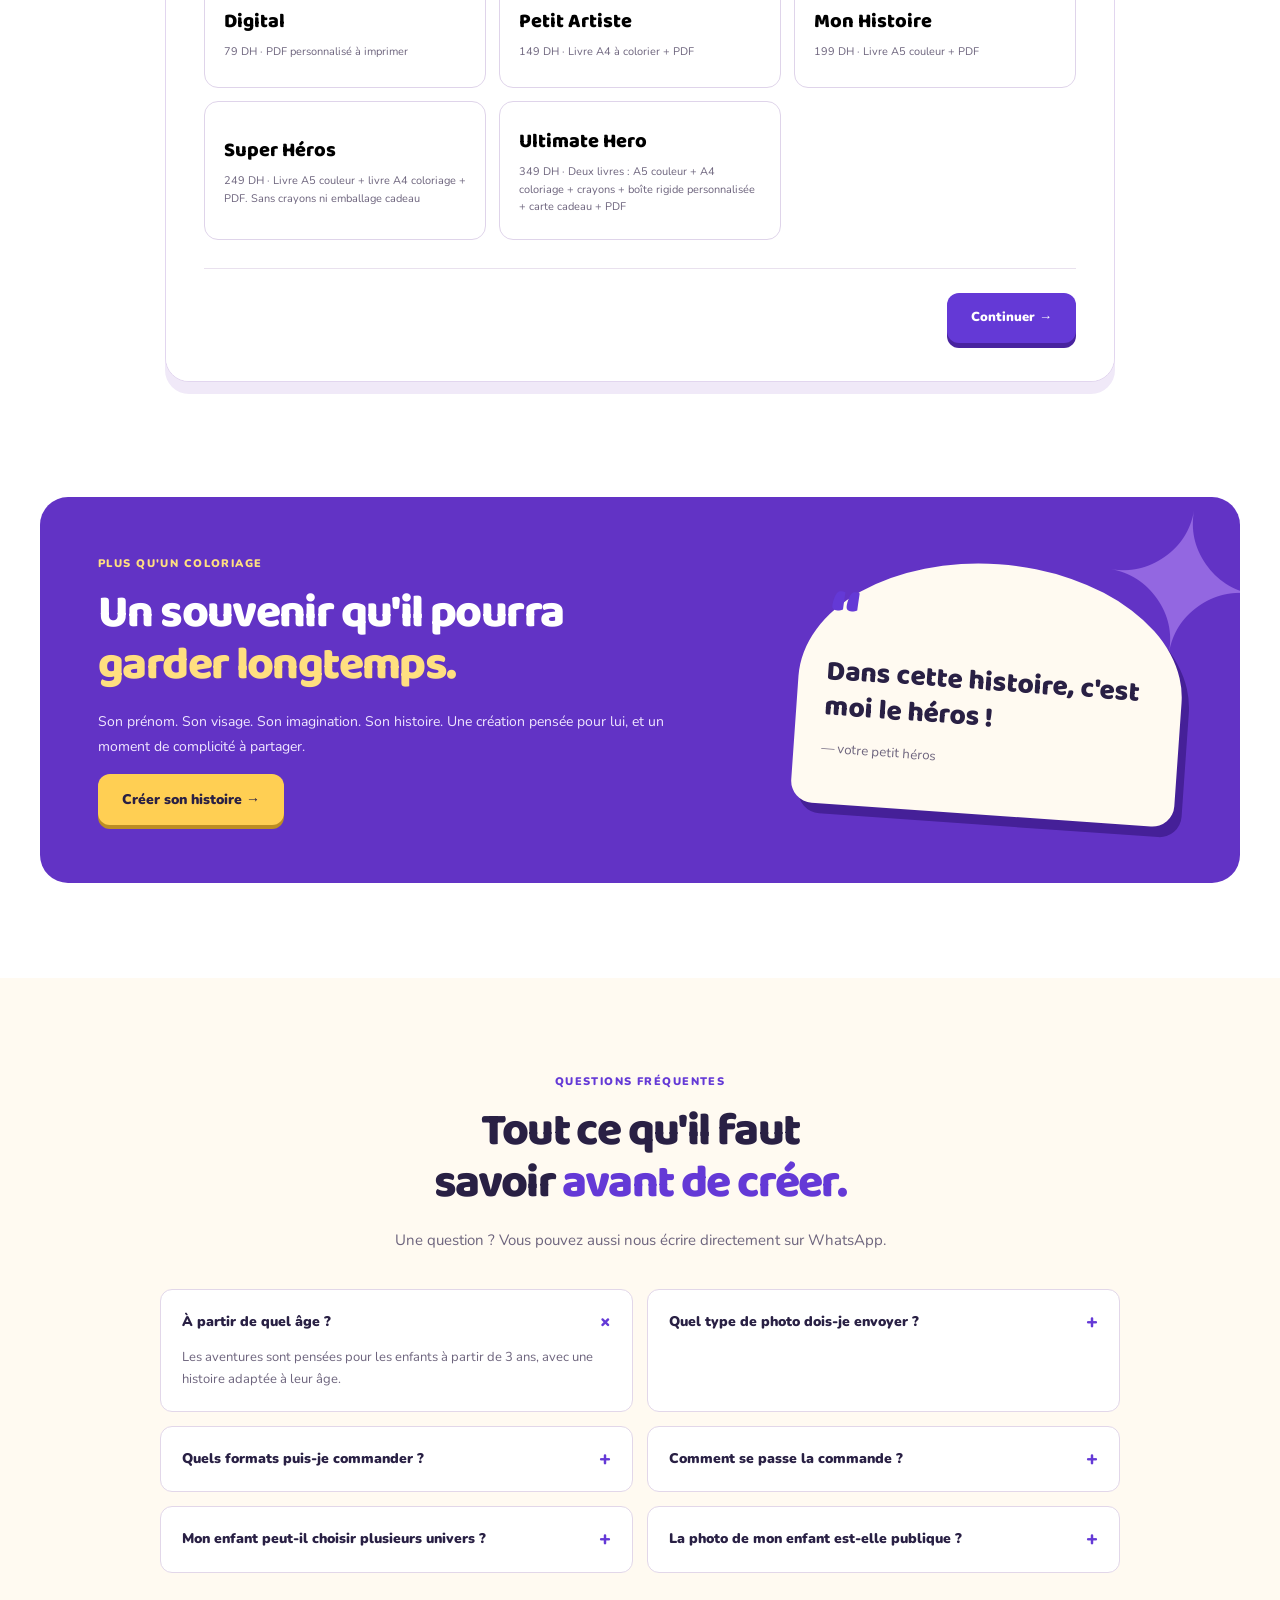
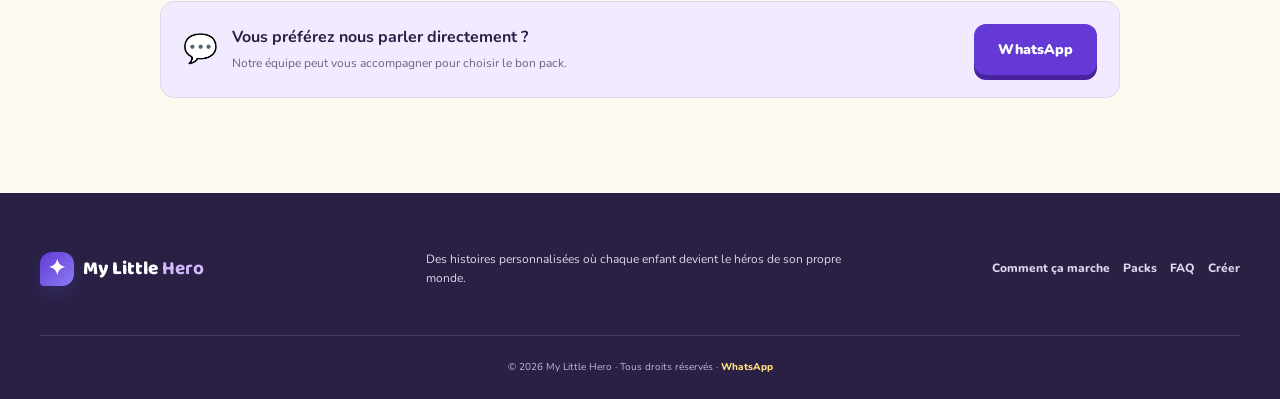
==== commit c96977fd: "Update five commercial packs and enforce server pricing consistency" ====
--- a/web/index.html
+++ b/web/index.html
@@ -1,103 +1,103 @@
 <!DOCTYPE html>
 <html lang="fr">
 <head>
+<base href="../">
 <meta charset="UTF-8">
 <meta name="viewport" content="width=device-width,initial-scale=1">
 <meta name="description" content="My Little Hero — des histoires personnalisées où chaque enfant devient le héros de sa propre aventure.">
+<meta name="theme-color" content="#5b4bdb">
 <title>My Little Hero — Ton enfant devient le héros</title>
 <link rel="preconnect" href="https://fonts.googleapis.com">
 <link rel="preconnect" href="https://fonts.gstatic.com" crossorigin>
 <link href="https://fonts.googleapis.com/css2?family=Baloo+2:wght@500;600;700;800&family=Noto+Kufi+Arabic:wght@400;500;600;700;800&family=Nunito:wght@400;600;700;800;900&display=swap" rel="stylesheet">
-<link rel="stylesheet" href="style.css">
+<link rel="stylesheet" href="style.css?v=20261031-magic">
+<link rel="stylesheet" href="magic.css?v=20261101-anime-notice">
 </head>
-<body>
+<body class="magic-site">
+<a class="skip-link" href="#creation">Aller à la création</a>
 <header class="site-header">
-  <a class="brand" href="#top" aria-label="My Little Hero"><img class="brand-logo" src="assets/logo.png" alt="My Little Hero"></a>
-  <nav>
-    <a href="#how">Comment ça marche</a>
-    <a href="#adventures">Aventures</a>
-    <a href="#packs">Packs</a>
-  </nav>
+  <a class="brand" href="#top" aria-label="My Little Hero"><img class="brand-logo" src="web/assets/logo.png" alt="My Little Hero"></a>
+  <nav aria-label="Navigation principale"><a href="#how">Comment ça marche</a><a href="#adventures">Aventures</a><a href="#inside">Le livre</a><a href="#packs">Packs</a><a href="#faq">FAQ</a></nav>
   <div id="siteLanguageToggle" aria-label="Choisir la langue"><button type="button" data-lang="fr" class="active" onclick="window.setMyLittleHeroLanguage && window.setMyLittleHeroLanguage('fr')">FR</button><span></span><button type="button" data-lang="ar" onclick="window.setMyLittleHeroLanguage && window.setMyLittleHeroLanguage('ar')">العربية</button></div>
-  <button class="btn btn-dark nav-cta" data-open-creation>Créer mon aventure</button>
+  <details class="mobile-menu"><summary aria-label="Ouvrir le menu">☰</summary><nav aria-label="Navigation mobile"><a href="#adventures">Aventures</a><a href="#how">Comment ça marche</a><a href="#inside">Le livre</a><a href="#packs">Packs</a><a href="#faq">FAQ</a></nav></details>
+  <button type="button" class="btn btn-dark nav-cta" data-open-creation>Créer son aventure</button>
 </header>
 
 <main id="top">
 <section class="hero">
   <div class="hero-copy">
-    <div class="eyebrow">✨ UNE AVENTURE RIEN QU'À LUI</div>
-    <h1>Et si votre enfant devenait <span>le héros</span> de sa propre histoire&nbsp;?</h1>
-    <p class="hero-text">Une histoire personnalisée, inspirée de sa photo et de ses passions, puis transformée en aventure à colorier.</p>
-    <div class="hero-actions">
-      <button class="btn btn-primary btn-large" data-open-creation>Créer son aventure <span>→</span></button>
-      <a class="text-link" href="#how">Découvrir le concept ↓</a>
-    </div>
-    <div class="trust-row">
-      <span>✓ Personnalisé</span><span>✓ À partir de 99 DH</span><span>✓ Digital ou imprimé</span>
-    </div>
+    <div class="eyebrow"><span class="little-star" aria-hidden="true">✦</span> UNE HISTOIRE CRÉÉE RIEN QUE POUR LUI</div>
+    <h1>Votre enfant devient <span>le héros</span> de sa propre histoire.</h1>
+    <p class="hero-text">À partir de son prénom, de son âge et de sa photo, nous imaginons une aventure originale à colorier ou déjà illustrée en couleur, à garder comme souvenir.</p>
+    <div class="hero-actions"><button type="button" class="btn btn-primary btn-large" data-open-creation>Créer son livre <span aria-hidden="true">↗</span></button><a class="text-link" href="#inside">Feuilleter la magie <span aria-hidden="true">↓</span></a></div>
+    <div class="trust-row"><span>✓ Personnalisé</span><span>✓ Dès 79 DH</span><span>✓ Digital ou imprimé</span></div>
   </div>
   <div class="hero-visual">
-    <div class="hero-orbit orbit-one"></div><div class="hero-orbit orbit-two"></div>
-    <div class="spark spark-a">✦</div><div class="spark spark-b">✧</div>
+    <div class="magic-orbit" aria-hidden="true"></div><span class="magic-star star-one" aria-hidden="true">✦</span><span class="magic-star star-two" aria-hidden="true">✧</span><span class="magic-star star-three" aria-hidden="true">✶</span>
+    <div class="visual-kicker">PETIT HÉROS. GRANDE AVENTURE.</div>
     <div class="hero-books-3d">
-      <div class="hero-book book-back"><img src="assets/cover_01.png" alt="Livre personnalisé My Little Hero"></div>
-      <div class="hero-book book-middle"><img src="assets/cover_02.png" alt="Livre personnalisé My Little Hero"></div>
-      <div class="hero-book book-front"><img src="assets/cover_03.png" alt="Livre personnalisé My Little Hero"></div>
-    </div>
-    <div class="hero-note"><span>🎨</span><div><b>À colorier</b><small>10 pages par aventure</small></div></div>
-    <div class="hero-badge"><b>3</b><span>aventures possibles</span></div>
-  </div>
+      <div class="hero-book book-back"><img src="web/assets/cover_01.png" alt="Exemple de couverture personnalisée My Little Hero" fetchpriority="high" width="190" height="295"></div>
+      <div class="hero-book book-middle"><img src="web/assets/cover_02.png" alt="Un autre univers pour son livre personnalisé" width="190" height="295"></div>
+      <div class="hero-book book-front"><img src="web/assets/cover_03.png" alt="Exemple d’aventure à personnaliser" width="190" height="295"></div>
+    </div>
+    <div class="hero-note"><span aria-hidden="true">✎</span><div><b>À colorier ou en couleur</b><small>10 scènes par aventure</small></div></div>
+    <div class="hero-badge"><span aria-hidden="true">✦</span><b>Son prénom.<br>Son aventure.</b></div>
+  </div>
+</section>
+
+<section class="mini-proof" aria-label="Les essentiels"><div><b>01</b><span>Un héros à son image</span></div><div><b>+200</b><span>univers possibles</span></div><div><b>21</b><span>catégories disponibles</span></div><div><b>∞</b><span>De l’imagination à colorier</span></div></section>
+
+<section class="section adventures" id="adventures">
+  <div class="section-heading center"><div class="eyebrow">CHOISIS SON UNIVERS</div><h2>Une aventure pour <span>chaque imagination</span></h2><p>Des mondes très différents pour que chaque enfant trouve son aventure.</p></div>
+<div class="world-grid">
+ <a class="world-card world-magic" href="#creation" data-open-creation><div class="world-art" aria-hidden="true"><svg viewBox="0 0 260 160"><circle cx="130" cy="80" r="68" fill="#e0d3ff"/><path d="M67 134V72h34v62m58 0V72h34v62M99 134V87h62v47" fill="#fff7ee" stroke="#443083" stroke-width="4"/><path d="M60 73l24-38 24 38m44 0l24-38 24 38M112 86l18-43 18 43" fill="#ff9775" stroke="#443083" stroke-width="4" stroke-linejoin="round"/><path d="M119 134v-22a11 11 0 0122 0v22" fill="#b89bf4" stroke="#443083" stroke-width="4"/><path d="M129 42V18l24 8-24 8" fill="#ffcd50" stroke="#443083" stroke-width="3"/><path d="M40 35v18m-9-9h18m166 49v16m-8-8h16" stroke="#fff" stroke-width="4"/><circle cx="211" cy="31" r="5" fill="#ffcd50"/></svg></div><div class="world-copy"><span>01 / IMAGINER</span><h3>Un peu de magie</h3><p>Royaumes, dragons et rencontres enchantées.</p><b class="world-arrow" aria-label="Créer son aventure">↗</b></div></a>
+ <a class="world-card world-space" href="#creation" data-open-creation><div class="world-art" aria-hidden="true"><svg viewBox="0 0 260 160"><circle cx="130" cy="80" r="68" fill="#b7e5ff"/><g transform="rotate(27 130 80)"><path d="M111 105V66q0-31 19-45 19 14 19 45v39z" fill="#fff" stroke="#24467c" stroke-width="4"/><path d="M111 83l-22 29h22m38-29l22 29h-22" fill="#ff9076" stroke="#24467c" stroke-width="4"/><circle cx="130" cy="64" r="12" fill="#7ad2ed" stroke="#24467c" stroke-width="4"/><path d="M119 112l11 25 11-25" fill="#ffd45e" stroke="#24467c" stroke-width="4"/></g><ellipse cx="49" cy="45" rx="28" ry="7" transform="rotate(-22 49 45)" fill="none" stroke="#fff" stroke-width="3"/><circle cx="49" cy="45" r="13" fill="#ffd45e"/><path d="M204 111v18m-9-9h18m-3-90v12m-6-6h12" stroke="#fff" stroke-width="4"/></svg></div><div class="world-copy"><span>02 / EXPLORER</span><h3>Cap sur l’inconnu</h3><p>Espace, océans et mondes extraordinaires.</p><b class="world-arrow" aria-label="Créer son aventure">↗</b></div></a>
+ <a class="world-card world-wild" href="#creation" data-open-creation><div class="world-art" aria-hidden="true"><svg viewBox="0 0 260 160"><circle cx="130" cy="80" r="68" fill="#f9da80"/><path d="M62 121q35-9 45-42l17-28q7-12 22-12h32q12 0 12 12v15h-32l-3 28 19 23v21h-20l-13-28-10 28h-20v-25q-30 29-61 23z" fill="#6ac5aa" stroke="#295853" stroke-width="4" stroke-linejoin="round"/><circle cx="169" cy="51" r="3" fill="#295853"/><path d="M150 83l20 8m-42-40l-9-13-7 21-10-5-4 23" fill="#ff987a" stroke="#295853" stroke-width="3" stroke-linejoin="round"/><path d="M40 42v18m-9-9h18m167 43v16m-8-8h16" stroke="#fff" stroke-width="4"/></svg></div><div class="world-copy"><span>03 / OSER</span><h3>L’aventure en grand</h3><p>Dinosaures, animaux et défis passionnants.</p><b class="world-arrow" aria-label="Créer son aventure">↗</b></div></a>
+</div>
+  <div class="theme-showcase">
+    <button type="button" class="theme-pill" data-open-creation>🧙 Monde magique</button><button type="button" class="theme-pill" data-open-creation>🦄 Licorne</button><button type="button" class="theme-pill" data-open-creation>🚀 Espace</button><button type="button" class="theme-pill" data-open-creation>🦖 Dinosaures</button><button type="button" class="theme-pill" data-open-creation>🏴‍☠️ Pirates</button><button type="button" class="theme-pill" data-open-creation>🌊 Sous-marin</button><button type="button" class="theme-pill" data-open-creation>⚽ Football</button><button type="button" class="theme-pill" data-open-creation>🕵️ Détective</button><button type="button" class="theme-pill" data-open-creation>🤖 Robots</button><button type="button" class="theme-pill" data-open-creation>🏰 Chevalier</button><button type="button" class="theme-pill" data-open-creation>🎨 Art</button><button type="button" class="theme-pill" data-open-creation>🍰 Pâtisserie</button><button type="button" class="theme-pill" data-open-creation>✨ Son propre thème</button>
+  </div>
+  <div class="adventure-note"><span>✨</span><div><b>Et ce n'est qu'un aperçu.</b><br><small>366 univers sont disponibles pendant la création.</small></div></div>
 </section>
 
 <section class="section how" id="how">
-  <div class="section-heading"><div class="eyebrow">COMMENT ÇA MARCHE</div><h2>Simple pour vous.<br><span>Magique pour lui.</span></h2><p>En quelques étapes, nous créons une aventure unique à son image.</p></div>
+  <div class="section-heading center"><div class="eyebrow">COMMENT ÇA MARCHE</div><h2>Simple pour vous.<br><span>Magique pour lui.</span></h2><p>Quelques choix suffisent pour lancer la création de son aventure.</p></div>
   <div class="steps">
-    <article><i>01</i><div class="step-icon step-icon-illustration"><svg viewBox="0 0 64 64" aria-hidden="true"><rect x="10" y="18" width="44" height="32" rx="7" fill="none" stroke="currentColor" stroke-width="3"/><circle cx="32" cy="34" r="10" fill="none" stroke="currentColor" stroke-width="3"/><path d="M22 18l4-7h12l4 7" fill="none" stroke="currentColor" stroke-width="3" stroke-linejoin="round"/><circle cx="32" cy="34" r="4" fill="currentColor"/><path d="M46 25h.01" stroke="currentColor" stroke-width="5" stroke-linecap="round"/><path d="M49 10v9M44.5 14.5h9" stroke="#ffd45e" stroke-width="3" stroke-linecap="round"/></svg></div><h3>Son prénom & sa photo</h3><p>Vous nous donnez les informations de votre petit héros.</p></article>
-    <article><i>02</i><div class="step-icon step-icon-illustration"><svg viewBox="0 0 64 64" aria-hidden="true"><path d="M8 15l15-6 18 6 15-6v40l-15 6-18-6-15 6z" fill="none" stroke="currentColor" stroke-width="3" stroke-linejoin="round"/><path d="M23 9v40M41 15v40" fill="none" stroke="currentColor" stroke-width="3"/><path d="M15 38c5-7 9-11 14-13 4-2 8-1 12 3" fill="none" stroke="#5b4bdb" stroke-width="3" stroke-linecap="round"/><circle cx="42" cy="26" r="4" fill="#ff8d83"/></svg></div><h3>Son aventure</h3><p>Choisissez son univers : espace, dinosaures, magie, football et plus.</p></article>
+    <article><i>01</i><div class="step-icon step-icon-illustration"><svg viewBox="0 0 64 64" aria-hidden="true"><rect x="10" y="18" width="44" height="32" rx="7" fill="none" stroke="currentColor" stroke-width="3"/><circle cx="32" cy="34" r="10" fill="none" stroke="currentColor" stroke-width="3"/><path d="M22 18l4-7h12l4 7" fill="none" stroke="currentColor" stroke-width="3" stroke-linejoin="round"/><circle cx="32" cy="34" r="4" fill="currentColor"/><path d="M46 25h.01" stroke="currentColor" stroke-width="5" stroke-linecap="round"/><path d="M49 10v9M44.5 14.5h9" stroke="#ffd45e" stroke-width="3" stroke-linecap="round"/></svg></div><h3>Son prénom & sa photo</h3><p>Indiquez les informations de votre petit héros et ajoutez sa photo.</p></article>
+    <article><i>02</i><div class="step-icon step-icon-illustration"><svg viewBox="0 0 64 64" aria-hidden="true"><path d="M8 15l15-6 18 6 15-6v40l-15 6-18-6-15 6z" fill="none" stroke="currentColor" stroke-width="3" stroke-linejoin="round"/><path d="M23 9v40M41 15v40" fill="none" stroke="currentColor" stroke-width="3"/><path d="M15 38c5-7 9-11 14-13 4-2 8-1 12 3" fill="none" stroke="#5b4bdb" stroke-width="3" stroke-linecap="round"/><circle cx="42" cy="26" r="4" fill="#ff8d83"/></svg></div><h3>Son univers</h3><p>Choisissez parmi nos aventures : magie, espace, dinosaures, sport et bien plus.</p></article>
     <article><i>03</i><div class="step-icon step-icon-illustration"><svg viewBox="0 0 64 64" aria-hidden="true"><path d="M34 8c-5 10-9 17-16 23-6 6-5 15 2 20 8 6 18 3 23-4 6-8 5-17-1-24-3-4-5-8-8-15z" fill="none" stroke="currentColor" stroke-width="3" stroke-linejoin="round"/><path d="M34 8c2 5 5 10 9 15" fill="none" stroke="#5b4bdb" stroke-width="3" stroke-linecap="round"/><path d="M45 10l3-6M52 15l7-2M51 25l7 3" stroke="#ffd45e" stroke-width="3" stroke-linecap="round"/><circle cx="27" cy="35" r="2.5" fill="#ff8d83"/><circle cx="37" cy="42" r="2.5" fill="#5b4bdb"/></svg></div><h3>Nous créons son livre</h3><p>Son personnage devient le héros d'une histoire originale et illustrée.</p></article>
-    <article><i>04</i><div class="step-icon step-icon-illustration"><svg viewBox="0 0 64 64" aria-hidden="true"><path d="M11 44c0-18 12-30 27-30 10 0 17 5 17 12 0 9-8 14-18 14H25c-7 0-11 2-14 4z" fill="none" stroke="currentColor" stroke-width="3" stroke-linejoin="round"/><circle cx="25" cy="27" r="4" fill="#ffd45e"/><circle cx="35" cy="22" r="4" fill="#ff8d83"/><circle cx="44" cy="28" r="4" fill="#5b4bdb"/><path d="M18 48c4 5 9 7 15 7 7 0 13-3 17-8" fill="none" stroke="#5b4bdb" stroke-width="3" stroke-linecap="round"/><path d="M39 48l6 6 7-9" fill="none" stroke="#5b4bdb" stroke-width="3" stroke-linecap="round" stroke-linejoin="round"/></svg></div><h3>Il donne vie à l'histoire</h3><p>Il reçoit son aventure et peut colorier chaque page.</p></article>
-  </div>
-</section>
-
-<section class="section adventures" id="adventures">
-  <div class="section-heading center"><div class="eyebrow">CHOISIS SON UNIVERS</div><h2>Une aventure pour <span>chaque enfant</span></h2><p>Et si son imagination choisissait la prochaine mission&nbsp;?</p></div>
-  <div class="theme-showcase">
-    <button class="theme-pill">🧙 Monde magique</button><button class="theme-pill">🦄 Licorne</button><button class="theme-pill">🚀 Espace</button><button class="theme-pill">🦖 Dinosaures</button>
-    <button class="theme-pill">🏴‍☠️ Pirates</button><button class="theme-pill">🌊 Sous-marin</button><button class="theme-pill">⚽ Football</button><button class="theme-pill">🕵️ Détective</button>
-    <button class="theme-pill">🤖 Robots</button><button class="theme-pill">🏰 Chevalier</button><button class="theme-pill">🎨 Art</button><button class="theme-pill">✨ Son propre thème</button>
-  </div>
-  <div class="adventure-note"><span>💡</span><div><b>Plus de 30 univers possibles</b><br><small>Le choix complet sera disponible pendant la création.</small></div></div>
+    <article><i>04</i><div class="step-icon step-icon-illustration"><svg viewBox="0 0 64 64" aria-hidden="true"><path d="M11 44c0-18 12-30 27-30 10 0 17 5 17 12 0 9-8 14-18 14H25c-7 0-11 2-14 4z" fill="none" stroke="currentColor" stroke-width="3" stroke-linejoin="round"/><circle cx="25" cy="27" r="4" fill="#ffd45e"/><circle cx="35" cy="22" r="4" fill="#ff8d83"/><circle cx="44" cy="28" r="4" fill="#5b4bdb"/><path d="M18 48c4 5 9 7 15 7 7 0 13-3 17-8" fill="none" stroke="#5b4bdb" stroke-width="3" stroke-linecap="round"/><path d="M39 48l6 6 7-9" fill="none" stroke="#5b4bdb" stroke-width="3" stroke-linecap="round" stroke-linejoin="round"/></svg></div><h3>Il vit son aventure</h3><p>Il lit son histoire en couleur ou lui donne vie en la coloriant.</p></article>
+  </div>
+</section>
+
+<section class="section inside" id="inside">
+ <div class="inside-art"><span class="sample-label">APERÇU ILLUSTRATIF</span><div class="sample-cover"><img src="web/assets/cover_02.png" alt="Exemple de couverture en couleur" loading="lazy" width="190" height="295"></div><div class="sample-page"><span class="sample-page-stars" aria-hidden="true">✧ &nbsp; ✦ &nbsp; ✧</span><b>Une mission extraordinaire</b><img src="assets/coloring-space.svg" alt="Illustration d’une fusée à colorier, exemple d’ambiance spatiale" loading="lazy" width="320" height="360"><div class="sample-lines" aria-hidden="true"><i></i><i></i><i></i></div><span class="sample-page-number" aria-hidden="true">☆ 1 ☆</span></div><span class="pencil" aria-hidden="true"></span></div>
+ <div class="inside-copy"><div class="eyebrow">DE LA PREMIÈRE À LA DERNIÈRE PAGE</div><h2>Une histoire à vivre.<br><span>Un monde à découvrir.</span></h2><p>Un livre dont il est le personnage principal, à lire en couleur ou à personnaliser avec ses crayons.</p><ul class="inside-features"><li><span aria-hidden="true">01</span><div><h3>Son personnage, son histoire</h3><p>Son prénom et sa photo inspirent une aventure personnalisée.</p></div></li><li><span aria-hidden="true">02</span><div><h3>La magie continue sur le papier</h3><p>Des illustrations à colorier ou déjà en couleur pour prolonger son aventure.</p></div></li><li><span aria-hidden="true">03</span><div><h3>À garder, à partager, à offrir</h3><p>PDF à imprimer, livre imprimé ou coffret cadeau : à vous de choisir.</p></div></li></ul><a class="text-link" href="#packs">Découvrir les formules <span aria-hidden="true">↗</span></a></div>
 </section>
 
 <section class="section packs" id="packs">
-  <div class="section-heading center"><div class="eyebrow">NOS PACKS</div><h2>Choisissez son <span>niveau d'aventure</span></h2><p>Une aventure, plusieurs aventures, ou le cadeau qui fait vraiment plaisir.</p></div>
+  <div class="section-heading center"><div class="eyebrow">NOS 5 PACKS</div><h2>Choisissez son <span>niveau d'aventure</span></h2><p>Une première aventure, une collection de deux mondes ou le cadeau complet.</p></div>
   <div class="pricing-grid">
-    <article class="price-card">
-      <div class="pack-icon pack-icon-art"><svg viewBox="0 0 64 64" aria-hidden="true"><path d="M32 7l5.5 17.5L55 30l-17.5 5.5L32 53l-5.5-17.5L9 30l17.5-5.5z" fill="none" stroke="currentColor" stroke-width="3"/><circle cx="32" cy="30" r="5" fill="#ffd45e"/></svg></div><h3>LITTLE HERO</h3><p>1 aventure personnalisée</p><div class="price">99 <small>DH</small></div><ul><li>✓ Livre digital</li><li>✓ 10 pages personnalisées</li><li>✓ Illustrations à colorier</li></ul><button class="btn btn-outline full" data-pack="1">Choisir ce pack</button></article>
-    <article class="price-card featured"><div class="popular">LE PLUS CHOISI</div><div class="pack-icon pack-icon-art"><svg viewBox="0 0 64 64" aria-hidden="true"><path d="M32 7l5 17 17 5-17 5-5 23-5-23-17-5 17-5z" fill="none" stroke="currentColor" stroke-width="3"/><path d="M51 9v10M46 14h10" stroke="#ff8d83" stroke-width="3" stroke-linecap="round"/></svg></div><h3>SUPER HERO</h3><p>2 aventures personnalisées</p><div class="price">179 <small>DH</small></div><ul><li>✓ 2 livres personnalisés</li><li>✓ 20 pages d'aventures</li><li>✓ Deux univers au choix</li></ul><button class="btn btn-primary full" data-pack="2">Choisir ce pack</button></article>
-    <article class="price-card"><div class="pack-icon pack-icon-art"><svg viewBox="0 0 64 64" aria-hidden="true"><path d="M32 7l5.5 17.5L55 30l-17.5 5.5L32 53l-5.5-17.5L9 30l17.5-5.5z" fill="none" stroke="currentColor" stroke-width="3"/><path d="M48 43l3 7 7 3-7 3-3 7-3-7-7-3 7-3z" fill="none" stroke="#ff8d83" stroke-width="3"/></svg></div><h3>ULTIMATE HERO</h3><p>3 aventures personnalisées</p><div class="price">249 <small>DH</small></div><ul><li>✓ 3 livres personnalisés</li><li>✓ 30 pages d'aventures</li><li>✓ Le cadeau ultime</li></ul><button class="btn btn-outline full" data-pack="3">Choisir ce pack</button></article>
-  </div>
-  <p class="pricing-footnote">Imprimé et Coffret cadeau disponibles lors de la commande.</p>
-</section>
-
-<section class="section emotional">
-  <div class="emotional-card">
-    <div><div class="eyebrow">PLUS QU'UN COLORIAGE</div><h2>Un souvenir qu'il pourra<br><span>garder longtemps.</span></h2><p>Son prénom. Son visage. Son imagination. Son histoire. Une création pensée pour lui, et un moment de complicité à partager.</p><button class="btn btn-light" data-open-creation>Créer son histoire →</button></div>
-    <div class="quote-card"><span>“</span><p>Dans cette histoire, c'est moi le héros !</p><small>— votre petit héros</small></div>
-  </div>
+<article class="price-card"><h3>Digital</h3><div class="price">79 <small>DH</small></div><p>PDF personnalisé à imprimer</p><p>Livraison séparée.</p><button type="button" class="btn btn-primary full" data-pack="1">Choisir Digital →</button></article>
+<article class="price-card"><h3>Petit Artiste</h3><div class="price">149 <small>DH</small></div><p>Livre A4 à colorier + PDF</p><p>Livraison séparée.</p><button type="button" class="btn btn-primary full" data-pack="2">Choisir Petit Artiste →</button></article>
+<article class="price-card"><h3>Mon Histoire</h3><div class="price">199 <small>DH</small></div><p>Livre A5 couleur + PDF</p><p>Livraison séparée.</p><button type="button" class="btn btn-primary full" data-pack="3">Choisir Mon Histoire →</button></article>
+<article class="price-card"><h3>Super Héros</h3><div class="price">249 <small>DH</small></div><p>Livre A5 couleur + livre A4 coloriage + PDF. Sans crayons ni emballage cadeau</p><p>Livraison séparée.</p><button type="button" class="btn btn-primary full" data-pack="4">Choisir Super Héros →</button></article>
+<article class="price-card"><h3>Ultimate Hero</h3><div class="price">349 <small>DH</small></div><p>Deux livres : A5 couleur + A4 coloriage + crayons + boîte rigide personnalisée + carte cadeau + PDF</p><p>Livraison séparée.</p><button type="button" class="btn btn-primary full" data-pack="5">Choisir Ultimate Hero →</button></article>
+  </div>
+  <p class="pricing-footnote">Livraison facturée séparément et confirmée avec notre équipe avant paiement.</p>
 </section>
 
 <section class="section creation-section" id="creation">
   <div class="creation-heading"><div class="eyebrow">CRÉEZ SON AVENTURE</div><h2>Construisons son livre <span>ensemble.</span></h2><p>Vous choisissez. Nous créons. Il s'évade.</p></div>
   <div class="wizard">
-    <div class="wizard-progress"><div class="progress-track"><span id="progressBar"></span></div><div class="steps-labels"><span class="active">1. Pack</span><span>2. Héros</span><span>3. Aventure</span><span>4. Aperçu</span></div></div>
+    <div class="wizard-progress"><div class="progress-track"><span id="progressBar" role="progressbar" aria-label="Étape de création" aria-valuemin="1" aria-valuemax="4" aria-valuenow="1"></span></div><div class="steps-labels"><span class="active">1. Pack</span><span>2. Héros</span><span>3. Aventure</span><span>4. Aperçu</span></div></div>
 
     <div class="wizard-card" data-step="1">
-      <div class="step-kicker">ÉTAPE 1 SUR 4</div><h3>Choisissez votre pack</h3><p class="muted">Vous pourrez modifier votre choix à tout moment.</p>
-      <div class="choice-grid">
-        <button type="button" class="choice" data-wizard-pack="1"><b>Little Hero</b><span>1 aventure · 99 DH</span></button>
-        <button type="button" class="choice" data-wizard-pack="2"><b>Super Hero</b><span>2 aventures · 179 DH</span></button>
-        <button type="button" class="choice" data-wizard-pack="3"><b>Ultimate Hero</b><span>3 aventures · 249 DH</span></button>
+      <div class="step-kicker">ÉTAPE 1 SUR 4</div><h3>Choisissez son expérience</h3><p class="muted">Prix du pack hors livraison. Livraison séparée.</p>
+      <div class="choice-grid"><button type="button" class="choice" data-wizard-pack="1"><b>Digital</b><span>79 DH · PDF personnalisé à imprimer</span></button><button type="button" class="choice" data-wizard-pack="2"><b>Petit Artiste</b><span>149 DH · Livre A4 à colorier + PDF</span></button><button type="button" class="choice" data-wizard-pack="3"><b>Mon Histoire</b><span>199 DH · Livre A5 couleur + PDF</span></button><button type="button" class="choice" data-wizard-pack="4"><b>Super Héros</b><span>249 DH · Livre A5 couleur + livre A4 coloriage + PDF. Sans crayons ni emballage cadeau</span></button><button type="button" class="choice" data-wizard-pack="5"><b>Ultimate Hero</b><span>349 DH · Deux livres : A5 couleur + A4 coloriage + crayons + boîte rigide personnalisée + carte cadeau + PDF</span></button>
+
+
+
       </div>
       <div class="wizard-actions"><span></span><button type="button" class="btn btn-primary next">Continuer →</button></div>
     </div>
@@ -106,10 +106,16 @@
       <div class="step-kicker">ÉTAPE 2 SUR 4</div><h3>Parlez-nous de son héros</h3><p class="muted">Ces informations servent à personnaliser son aventure.</p>
       <div class="form-grid">
         <label>Prénom<input id="childName" placeholder="Ex. Yassir"></label>
-        <label>Âge<select id="childAge"><option value="">Choisir</option><option>3 ans</option><option>4 ans</option><option>5 ans</option><option>6 ans</option><option>7 ans</option><option>8 ans</option><option>9 ans</option><option>10 ans</option><option>11 ans</option><option>12 ans</option></select></label>
+        <label>Âge<select id="childAge"><option value="">Choisir</option><option>3 ans</option><option>4 ans</option><option>5 ans</option><option>6 ans</option><option>7 ans</option><option>8 ans</option><option>9 ans</option><option>10 ans</option><option>11 ans</option><option>12 ans</option><option>13 ans</option><option>14 ans</option><option>15 ans</option><option>16 ans</option></select></label>
+        <label>Votre enfant<select id="childGender" required><option value="">Choisir</option><option value="girl">Fille</option><option value="boy">Garçon</option></select></label>
+        <label>Type de livre<select id="bookStyle"><option value="coloring">Histoire à colorier</option><option value="colored">Histoire déjà en couleur</option></select></label>
         <label>Langue<select id="language"><option>Français</option><option>English</option><option>Español</option><option>العربية</option></select></label>
+        <label>Téléphone du parent (obligatoire)<input id="parentPhone" type="tel" autocomplete="tel" inputmode="tel" required maxlength="25" placeholder="Ex. +212 6 12 34 56 78" aria-describedby="parentContactHint"></label>
+        <label>E-mail du parent (facultatif)<input id="parentEmail" type="email" autocomplete="email" maxlength="254" placeholder="Ex. parent@exemple.com"></label>
         <label>Photo de l'enfant<input id="childPhoto" type="file" accept="image/jpeg,image/png,image/webp"></label>
       </div>
+      <p class="muted">À colorier : 10 pages d’histoire. En couleur : 20 pages, image et récit séparés. Hors couverture et page souvenir. Les formats sont inclus selon le pack choisi.</p>
+      <p class="muted" id="parentContactHint">Votre téléphone nous permet de vous contacter pour votre commande. Ajoutez l’indicatif du pays si nécessaire.</p>
       <div class="photo-preview" id="photoPreview" hidden><img id="photoPreviewImg" alt="Aperçu"><div><b>Photo sélectionnée ✓</b><span>Elle servira à créer son personnage.</span></div></div>
       <div class="wizard-actions"><button type="button" class="btn btn-ghost back">← Retour</button><button type="button" class="btn btn-primary next">Continuer →</button></div>
     </div>
@@ -117,39 +123,94 @@
     <div class="wizard-card" data-step="3" hidden>
       <div class="step-kicker">ÉTAPE 3 SUR 4</div><h3>Quelle sera sa mission&nbsp;?</h3><p class="muted" id="themeInstruction">Choisissez 1 aventure.</p>
       <div class="adventure-slots" id="adventureSlots"></div>
+      <div class="theme-catalog-tools">
+        <label for="themeSearch">Rechercher un thème<input id="themeSearch" type="search" autocomplete="off" placeholder="Ex. dragon, football, vétérinaire…"></label>
+        <label for="themeCategory">Choisir une catégorie<select id="themeCategory"><option value="all">Toutes les catégories</option></select></label>
+        <label for="themeSeries" id="themeSeriesLabel" hidden><span>Choisir une série anime</span><select id="themeSeries"><option value="all">Toutes les séries</option></select></label>
+        <button type="button" class="btn btn-ghost" id="themeScope" aria-pressed="false">Voir tous les thèmes (366)</button>
+      </div>
+      <p id="themeResults" class="theme-results" role="status" aria-live="polite"></p>
+      <p id="themeEmpty" class="theme-empty" hidden>Aucun thème trouvé. Essayez un autre mot ou créez votre propre thème.</p>
+      <button type="button" id="themeReset" class="theme-reset" hidden>Effacer les filtres</button>
       <div class="theme-choice-grid">
         <button type="button" data-theme="🧙 Monde magique" data-theme-label="Monde magique"><span class="theme-icon" aria-hidden="true">🧙</span><span>Monde magique</span></button><button type="button" data-theme="🧚 Royaume des fées" data-theme-label="Fées"><span class="theme-icon" aria-hidden="true">🧚</span><span>Fées</span></button><button type="button" data-theme="🦄 Aventure avec une licorne" data-theme-label="Licorne"><span class="theme-icon" aria-hidden="true">🦄</span><span>Licorne</span></button><button type="button" data-theme="👑 Royaume enchanté" data-theme-label="Royaume"><span class="theme-icon" aria-hidden="true">👑</span><span>Royaume</span></button>
         <button type="button" data-theme="🐉 Dragon et royaume fantastique" data-theme-label="Dragon"><span class="theme-icon" aria-hidden="true">🐉</span><span>Dragon</span></button><button type="button" data-theme="🏴‍☠️ Aventure de pirates" data-theme-label="Pirates"><span class="theme-icon" aria-hidden="true">🏴‍☠️</span><span>Pirates</span></button><button type="button" data-theme="🗺️ Chasse au trésor" data-theme-label="Trésor"><span class="theme-icon" aria-hidden="true">🗺️</span><span>Trésor</span></button><button type="button" data-theme="🚀 Voyage dans l'espace" data-theme-label="Espace"><span class="theme-icon" aria-hidden="true">🚀</span><span>Espace</span></button>
         <button type="button" data-theme="🤖 Mission avec des robots" data-theme-label="Robots"><span class="theme-icon" aria-hidden="true">🤖</span><span>Robots</span></button><button type="button" data-theme="🦖 Aventure avec les dinosaures" data-theme-label="Dinosaures"><span class="theme-icon" aria-hidden="true">🦖</span><span>Dinosaures</span></button><button type="button" data-theme="🌊 Aventure sous-marine" data-theme-label="Sous-marin"><span class="theme-icon" aria-hidden="true">🌊</span><span>Sous-marin</span></button><button type="button" data-theme="🧜‍♀️ Royaume des sirènes" data-theme-label="Sirènes"><span class="theme-icon" aria-hidden="true">🧜‍♀️</span><span>Sirènes</span></button>
-        <button type="button" data-theme="🌳 Forêt mystérieuse" data-theme-label="Forêt"><span class="theme-icon" aria-hidden="true">🌳</span><span>Forêt</span></button><button type="button" data-theme="🦁 Safari et animaux sauvages" data-theme-label="Safari"><span class="theme-icon" aria-hidden="true">🦁</span><span>Safari</span></button><button type="button" data-theme="⚽ Aventure football" data-theme-label="Football"><span class="theme-icon" aria-hidden="true">⚽</span><span>Football</span></button><button type="button" data-theme="🏀 Défi de basket" data-theme-label="Basket"><span class="theme-icon" aria-hidden="true">🏀</span><span>Basket</span></button>
-        <button type="button" data-theme="🏎️ Course et vitesse" data-theme-label="Course"><span class="theme-icon" aria-hidden="true">🏎️</span><span>Course</span></button><button type="button" data-theme="🕵️ Jeune détective" data-theme-label="Détective"><span class="theme-icon" aria-hidden="true">🕵️</span><span>Détective</span></button><button type="button" data-theme="🥷 Mission secrète" data-theme-label="Mission secrète"><span class="theme-icon" aria-hidden="true">🥷</span><span>Mission secrète</span></button><button type="button" data-theme="🏰 Chevalier et château" data-theme-label="Chevalier"><span class="theme-icon" aria-hidden="true">🏰</span><span>Chevalier</span></button>
-        <button type="button" data-theme="🎨 Aventure artistique" data-theme-label="Art"><span class="theme-icon" aria-hidden="true">🎨</span><span>Art</span></button><button type="button" data-theme="🎵 Aventure musicale" data-theme-label="Musique"><span class="theme-icon" aria-hidden="true">🎵</span><span>Musique</span></button><button type="button" data-theme="💃 Danse et spectacle" data-theme-label="Danse"><span class="theme-icon" aria-hidden="true">💃</span><span>Danse</span></button><button type="button" data-theme="🍰 Aventure de pâtisserie" data-theme-label="Pâtisserie"><span class="theme-icon" aria-hidden="true">🍰</span><span>Pâtisserie</span></button>
-        <button type="button" data-theme="👗 Création de mode" data-theme-label="Mode"><span class="theme-icon" aria-hidden="true">👗</span><span>Mode</span></button><button type="button" data-theme="🧪 Mission scientifique" data-theme-label="Science"><span class="theme-icon" aria-hidden="true">🧪</span><span>Science</span></button><button type="button" data-theme="⏳ Voyage dans le temps" data-theme-label="Temps"><span class="theme-icon" aria-hidden="true">⏳</span><span>Temps</span></button><button type="button" data-theme="✨ Mon propre thème" data-theme-label="Mon propre thème"><span class="theme-icon" aria-hidden="true">✨</span><span>Mon propre thème</span></button>
-      </div>
-      <div class="wizard-actions"><button type="button" class="btn btn-ghost back">← Retour</button><button type="button" class="btn btn-primary next">Voir mon aperçu →</button></div>
+        <button type="button" data-theme="🌳 Forêt mystérieuse" data-theme-label="Forêt"><span class="theme-icon" aria-hidden="true">🌳</span><span>Forêt</span></button><button type="button" data-theme="🦁 Safari et animaux sauvages" data-theme-label="Safari"><span class="theme-icon" aria-hidden="true">🦁</span><span>Safari</span></button><button type="button" data-theme="🐾 Mission de sauvetage des animaux" data-theme-label="Sauvetage"><span class="theme-icon" aria-hidden="true">🐾</span><span>Sauvetage</span></button><button type="button" data-theme="⚽ Aventure football" data-theme-label="Football"><span class="theme-icon" aria-hidden="true">⚽</span><span>Football</span></button>
+        <button type="button" data-theme="🏀 Défi de basket" data-theme-label="Basket"><span class="theme-icon" aria-hidden="true">🏀</span><span>Basket</span></button><button type="button" data-theme="🏎️ Course et vitesse" data-theme-label="Course"><span class="theme-icon" aria-hidden="true">🏎️</span><span>Course</span></button><button type="button" data-theme="🕵️ Jeune détective" data-theme-label="Détective"><span class="theme-icon" aria-hidden="true">🕵️</span><span>Détective</span></button><button type="button" data-theme="🥷 Mission secrète" data-theme-label="Mission secrète"><span class="theme-icon" aria-hidden="true">🥷</span><span>Mission secrète</span></button>
+        <button type="button" data-theme="🏰 Chevalier et château" data-theme-label="Chevalier"><span class="theme-icon" aria-hidden="true">🏰</span><span>Chevalier</span></button><button type="button" data-theme="🎨 Aventure artistique" data-theme-label="Art"><span class="theme-icon" aria-hidden="true">🎨</span><span>Art</span></button><button type="button" data-theme="🎵 Aventure musicale" data-theme-label="Musique"><span class="theme-icon" aria-hidden="true">🎵</span><span>Musique</span></button><button type="button" data-theme="💃 Danse et spectacle" data-theme-label="Danse"><span class="theme-icon" aria-hidden="true">💃</span><span>Danse</span></button>
+        <button type="button" data-theme="🍰 Aventure de pâtisserie" data-theme-label="Pâtisserie"><span class="theme-icon" aria-hidden="true">🍰</span><span>Pâtisserie</span></button><button type="button" data-theme="👗 Création de mode" data-theme-label="Mode"><span class="theme-icon" aria-hidden="true">👗</span><span>Mode</span></button><button type="button" data-theme="🧪 Mission scientifique" data-theme-label="Science"><span class="theme-icon" aria-hidden="true">🧪</span><span>Science</span></button><button type="button" data-theme="⏳ Voyage dans le temps" data-theme-label="Temps"><span class="theme-icon" aria-hidden="true">⏳</span><span>Temps</span></button>
+        <button type="button" data-theme="✨ Mon propre thème" data-theme-label="Mon propre thème"><span class="theme-icon" aria-hidden="true">✨</span><span>Mon propre thème</span></button>
+      </div>
+      <div id="customThemeBox" class="custom-theme-box" hidden>
+        <label for="customTheme">Décrivez son thème personnalisé</label>
+        <p id="customThemeHint">Indiquez l’univers, la mission et les personnages que votre enfant aimerait retrouver.</p>
+        <textarea id="customTheme" rows="4" maxlength="600" aria-describedby="customThemeHint" placeholder="Ex. Une aventure dans un jardin magique pour aider les animaux à retrouver leurs couleurs."></textarea>
+        <small>600 caractères maximum. Cette idée sera utilisée pour sa couverture et son histoire.</small>
+      </div>
+      <p id="generationWait" class="generation-wait" role="status" aria-live="polite" hidden></p>
+      <div class="wizard-actions"><button type="button" class="btn btn-ghost back">← Retour</button><button type="button" class="btn btn-primary next">Commencer mon histoire →</button></div>
     </div>
 
     <div class="wizard-card preview-card" data-step="4" hidden>
-      <div class="step-kicker">ÉTAPE 4 SUR 4</div><h3>Son aventure est prête à être créée</h3><p class="muted">Vérifiez les informations avant de valider.</p>
-      <div class="preview-layout">
-        <div class="preview-book"><span class="preview-star">★</span><b id="previewTitle">Mon aventure</b><small id="previewTheme">Choisissez un univers</small></div>
-        <div class="summary">
-          <div><span>Héros</span><b id="summaryName">Votre enfant</b></div><div><span>Âge</span><b id="summaryAge">—</b></div><div><span>Langue</span><b id="summaryLang">Français</b></div><div><span>Pack</span><b id="summaryPack">Little Hero</b></div>
-          <div class="summary-adventures" id="summaryAdventures"></div><div class="total"><span>Total estimé</span><b id="summaryPrice">99 DH</b></div>
-        </div>
-      </div>
-      <div class="privacy-note">🔒 Vos informations et la photo de votre enfant sont utilisées uniquement pour préparer sa commande.</div>
-      <div class="wizard-actions"><button type="button" class="btn btn-ghost back">← Modifier</button><button type="button" class="btn btn-primary" id="orderButton">💬 Valider ma commande</button></div>
-      <p class="order-hint">La validation finale se fera avec notre équipe sur WhatsApp.</p>
-    </div>
-  </div>
+      <div class="step-kicker">ÉTAPE 4 SUR 4</div>
+      <h3>Vos aperçus sont prêts</h3>
+      <p class="muted" id="coverStatus">Nous allons créer la couverture de votre livre. Cela peut prendre quelques instants.</p>
+
+      <div id="generatedCoverBox" class="generated-cover-box" hidden>
+        <div class="generated-books-3d" id="generatedBooks"></div>
+        <div class="generated-cover-title-list" id="generatedCoverTitleList"></div>
+      </div>
+
+      <div class="summary">
+        <div><span>Héros</span><b id="summaryName">Votre enfant</b></div>
+        <div><span>Votre enfant</span><b id="summaryGender">—</b></div>
+        <div><span>Âge</span><b id="summaryAge">—</b></div>
+        <div><span>Type de livre</span><b id="summaryBookStyle">Histoire à colorier</b></div>
+        <div><span>Langue</span><b id="summaryLang">Français</b></div>
+        <div><span>Téléphone du parent</span><b id="summaryPhone">—</b></div>
+        <div><span>E-mail du parent</span><b id="summaryEmail">—</b></div>
+        <div><span>Pack</span><b id="summaryPack">Digital</b></div>
+        <div class="summary-adventures" id="summaryAdventures"></div>
+        <div><span>Contenu</span><b id="summaryContents">PDF personnalisé à imprimer</b></div><p>Livraison séparée, confirmée avant paiement.</p><div class="total"><span>Total hors livraison</span><b id="summaryPrice">79 DH</b></div>
+      </div>
+
+      <div class="privacy-note">🔒 La photo et les informations de votre enfant sont utilisées uniquement pour préparer sa commande.</div>
+      <div class="whatsapp-note">💬 Votre aperçu est prêt. Validez maintenant votre commande sur WhatsApp pour confirmer le format et finaliser avec notre équipe.</div>
+
+      <div class="wizard-actions">
+        <button type="button" class="btn btn-ghost back">← Modifier</button>
+        <button type="button" class="btn btn-whatsapp" id="orderButton" disabled>💬 Valider ma commande sur WhatsApp</button>
+      </div>
+    </div>
+  </div>
+</section>
+
+<section class="section emotional">
+  <div class="emotional-card"><div><div class="eyebrow">PLUS QU'UN COLORIAGE</div><h2>Un souvenir qu'il pourra <span>garder longtemps.</span></h2><p>Son prénom. Son visage. Son imagination. Son histoire. Une création pensée pour lui, et un moment de complicité à partager.</p><button type="button" class="btn btn-light" data-open-creation>Créer son histoire →</button></div><div class="quote-card"><span>“</span><p>Dans cette histoire, c'est moi le héros !</p><small>— votre petit héros</small></div></div>
+</section>
+
+<section class="section faq" id="faq">
+  <div class="section-heading center"><div class="eyebrow">QUESTIONS FRÉQUENTES</div><h2>Tout ce qu'il faut savoir <span>avant de créer.</span></h2><p>Une question ? Vous pouvez aussi nous écrire directement sur WhatsApp.</p></div>
+  <div class="faq-grid">
+    <details open><summary>À partir de quel âge ?<span>+</span></summary><p>Les aventures sont pensées pour les enfants à partir de 3 ans, avec une histoire adaptée à leur âge.</p></details>
+    <details><summary>Quel type de photo dois-je envoyer ?<span>+</span></summary><p>Une photo claire de votre enfant, de préférence avec le visage bien visible. Les formats JPG, PNG et WEBP sont acceptés.</p></details>
+    <details><summary>Quels formats puis-je commander ?<span>+</span></summary><p>Choisissez parmi nos cinq packs. Livraison facturée séparément, confirmée sur WhatsApp avant paiement.</p></details>
+    <details><summary>Comment se passe la commande ?<span>+</span></summary><p>Vous remplissez le formulaire, puis cliquez sur « Commander sur WhatsApp ». Notre équipe vous confirme les détails et la suite de la commande.</p></details>
+    <details><summary>Mon enfant peut-il choisir plusieurs univers ?<span>+</span></summary><p>Digital, Petit Artiste et Mon Histoire comprennent un livre. Super Héros et Ultimate Hero comprennent un livre couleur et un livre de coloriage. Vous choisissez les univers pendant la création.</p></details>
+    <details><summary>La photo de mon enfant est-elle publique ?<span>+</span></summary><p>Non. La photo est utilisée pour préparer la commande et n'est pas destinée à être publiée sur le site.</p></details>
+  </div>
+  <div class="faq-cta"><span>💬</span><div><b>Vous préférez nous parler directement ?</b><small>Notre équipe peut vous accompagner pour choisir le bon pack.</small></div><a class="btn btn-primary" href="https://wa.me/212603983800" target="_blank" rel="noopener">WhatsApp</a></div>
 </section>
 </main>
-
 <footer>
-  <div class="footer-inner"><a class="brand" href="#top"><span class="brand-star">★</span><span>My Little <b>Hero</b></span></a><p>Des histoires personnalisées où chaque enfant devient le héros de son propre monde.</p><div class="footer-links"><a href="#how">Comment ça marche</a><a href="#packs">Packs</a><a href="#creation">Créer</a></div></div>
-  <small>© 2026 My Little Hero · Tous droits réservés</small>
+  <div class="footer-inner"><a class="brand" href="#top"><span class="brand-mark">✦</span><span>My Little <b>Hero</b></span></a><p>Des histoires personnalisées où chaque enfant devient le héros de son propre monde.</p><div class="footer-links"><a href="#how">Comment ça marche</a><a href="#packs">Packs</a><a href="#faq">FAQ</a><a href="#creation">Créer</a></div></div>
+  <small>© 2026 My Little Hero · Tous droits réservés · <a href="https://wa.me/212603983800" target="_blank" rel="noopener">WhatsApp</a></small>
 </footer>
-<script src="script.js?v=20261031-ultimate"></script>
+<script src="theme-catalog.js?v=20261103-lumo"></script>
+<script src="themes.js?v=20261102-comics"></script>
+<script src="packs.js?v=20261110"></script>
+<script src="script.js?v=20261110-packs"></script>
+<script src="preview.js?v=20261110-packs"></script>
 </body>
-</html>+</html>
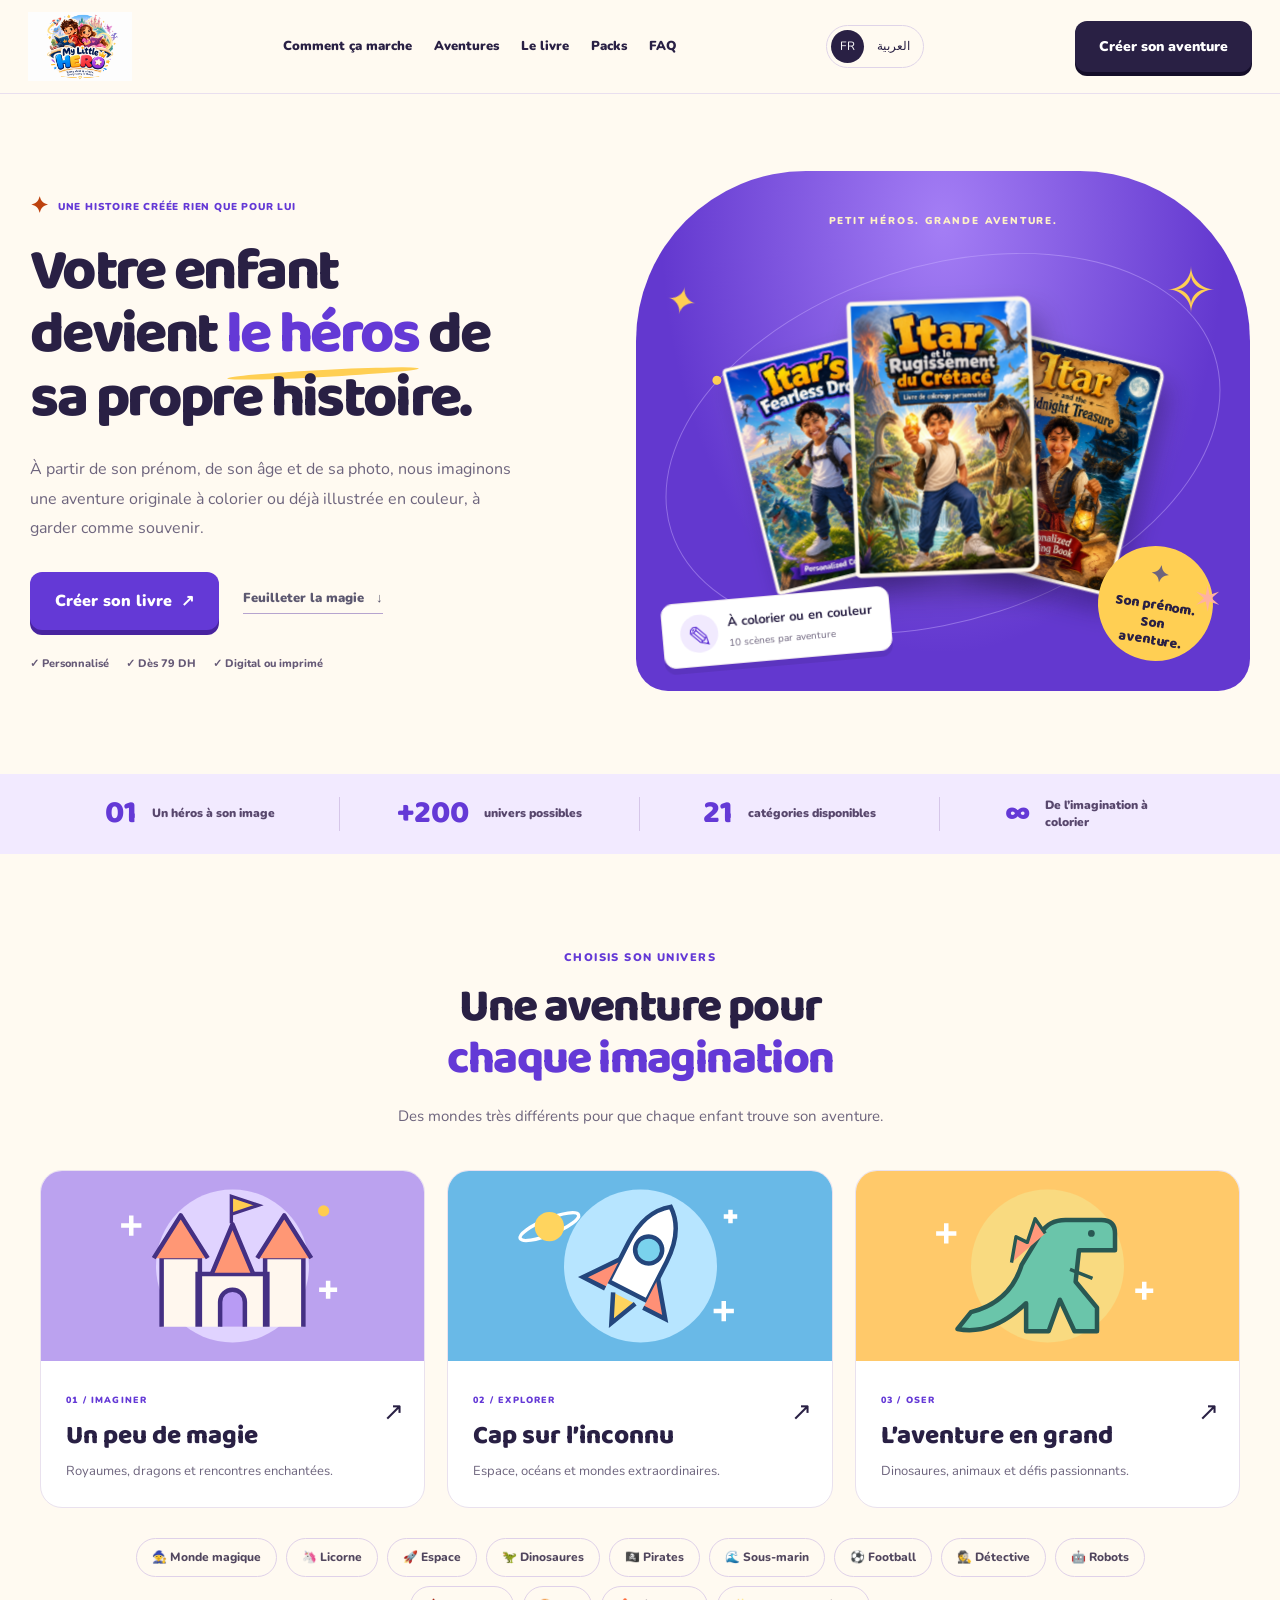
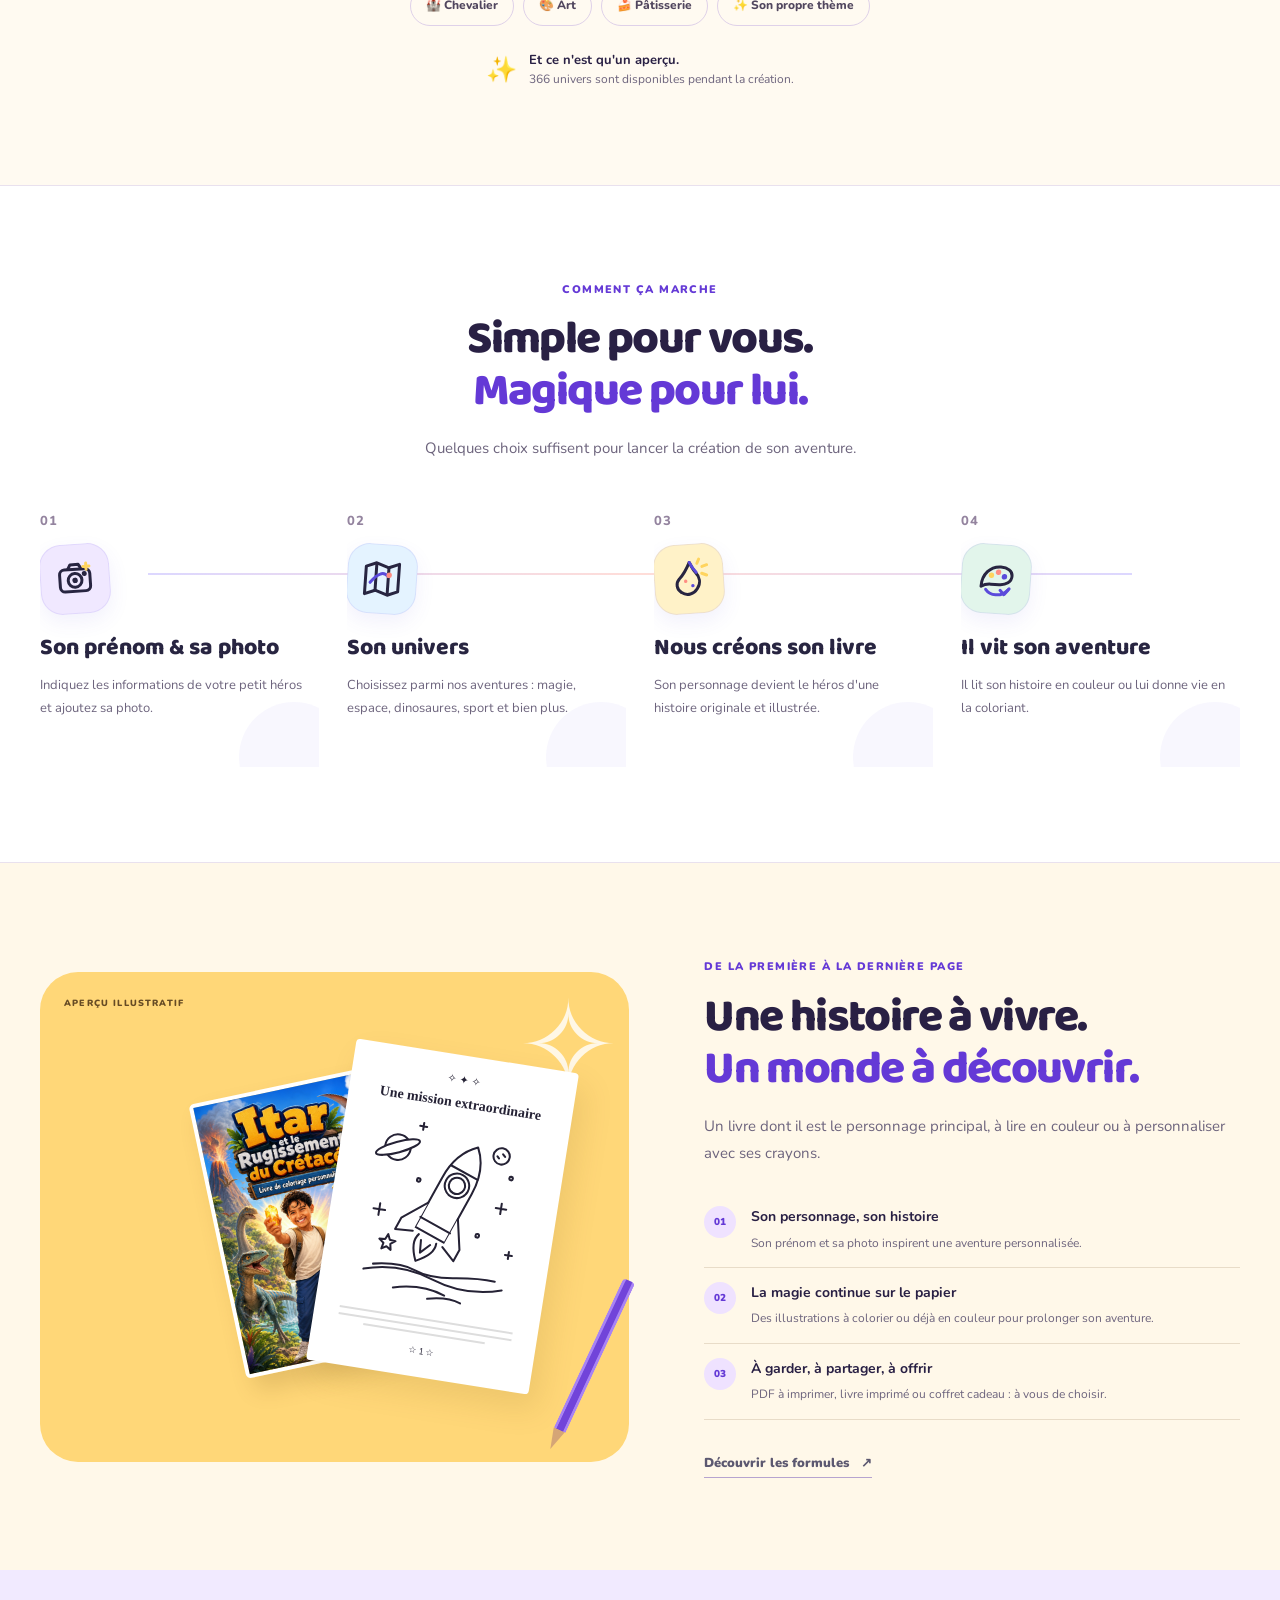
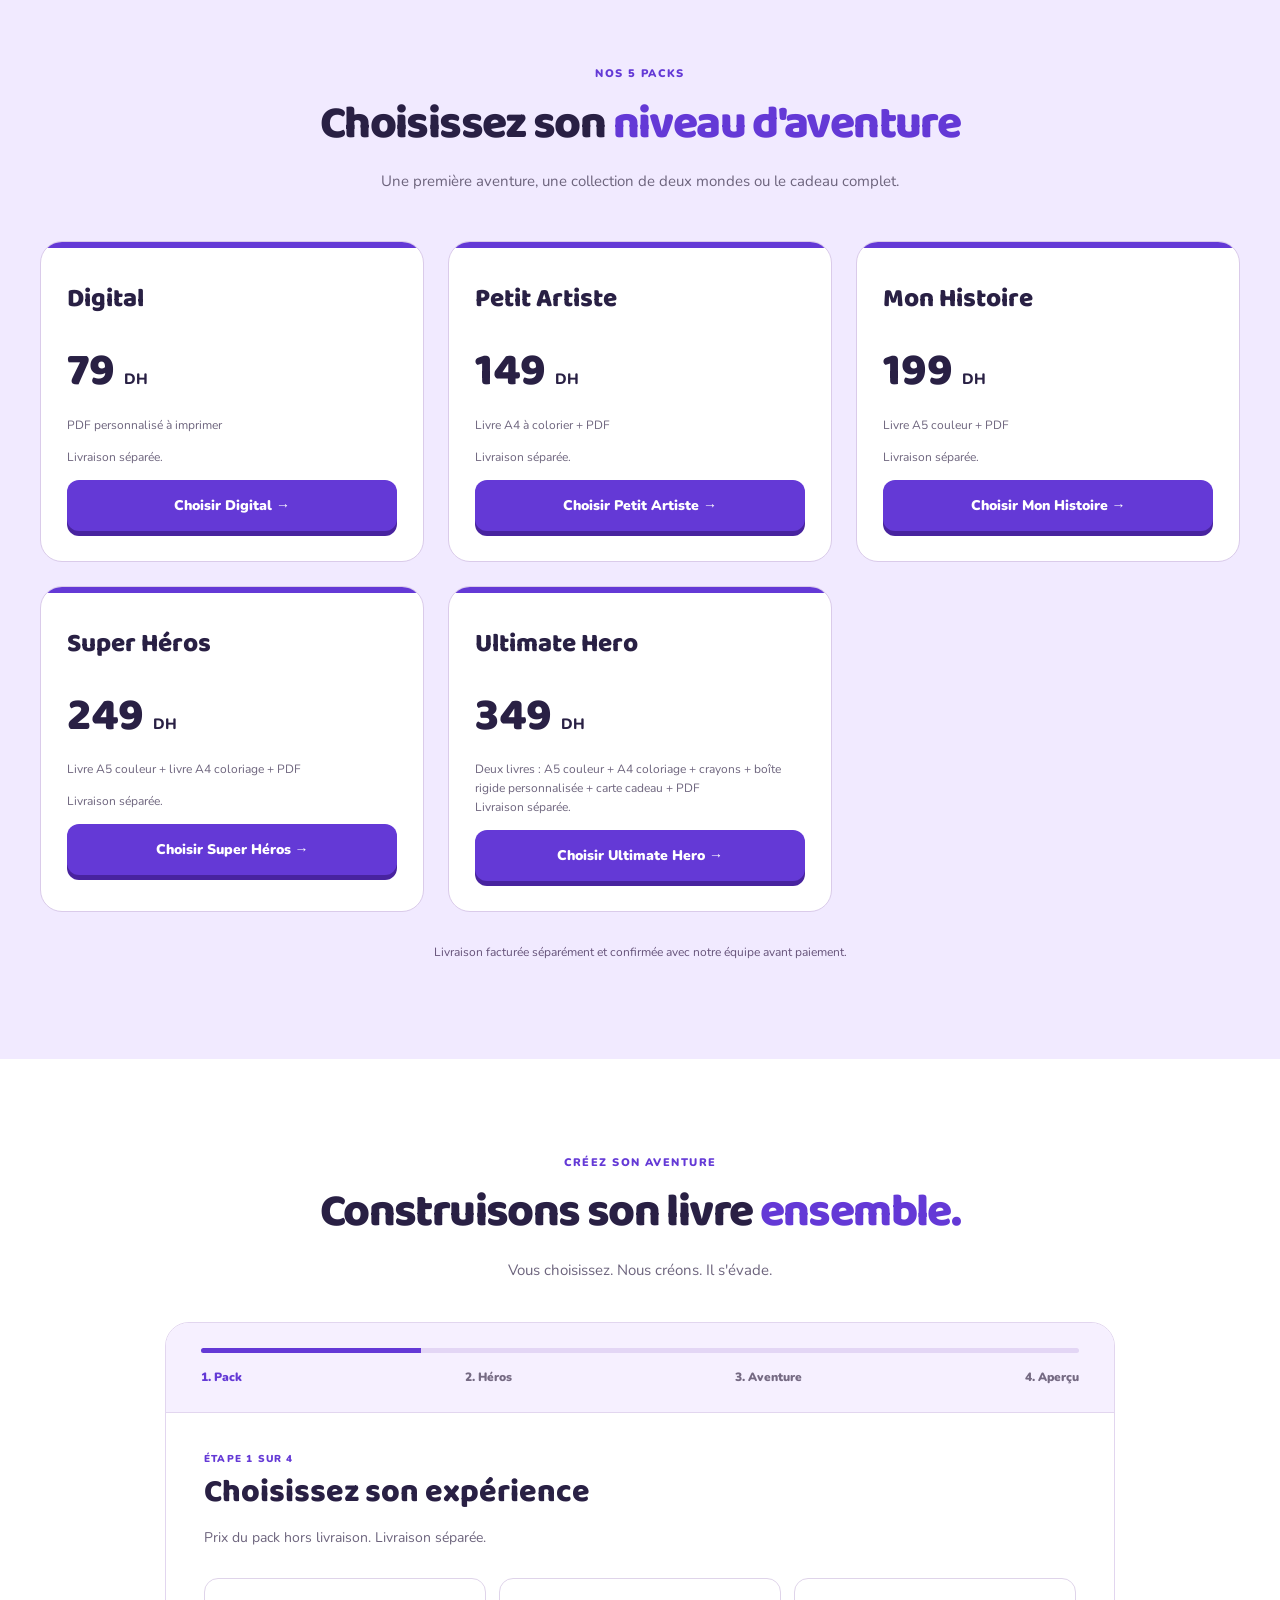
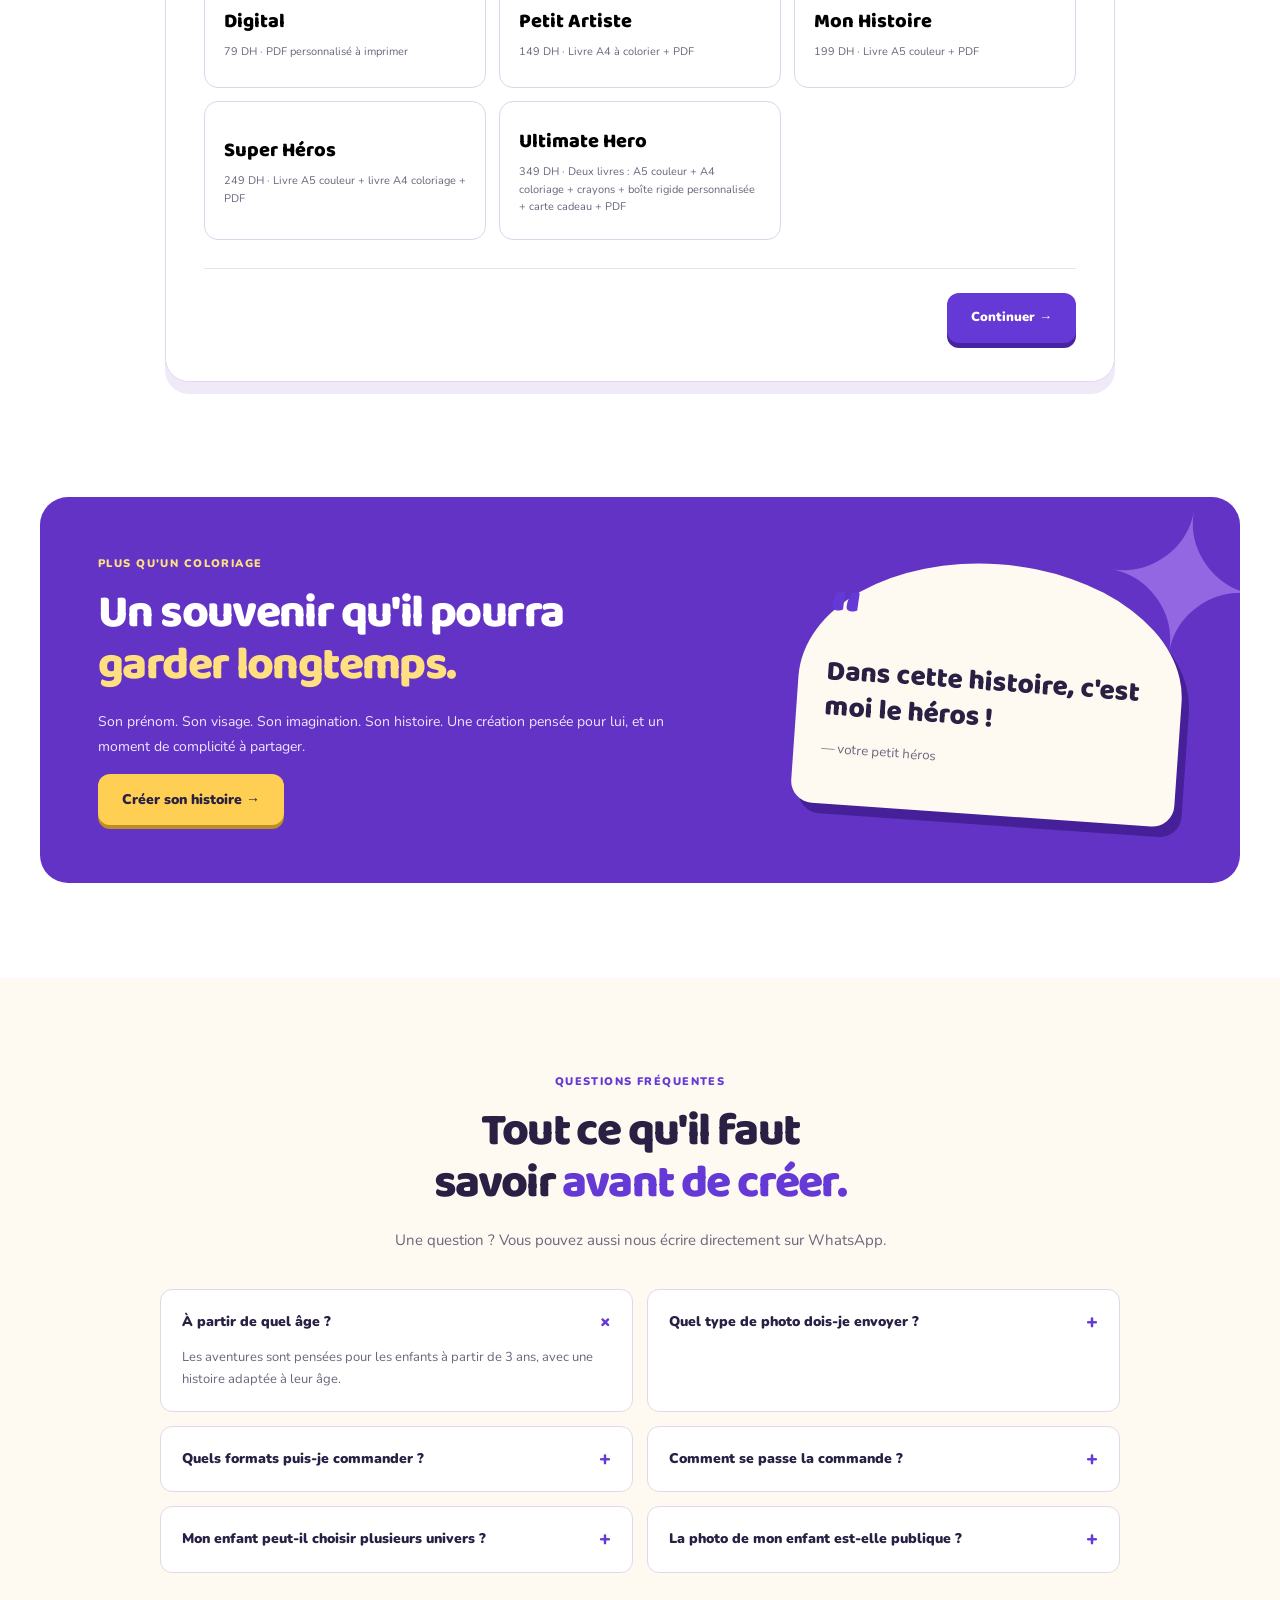
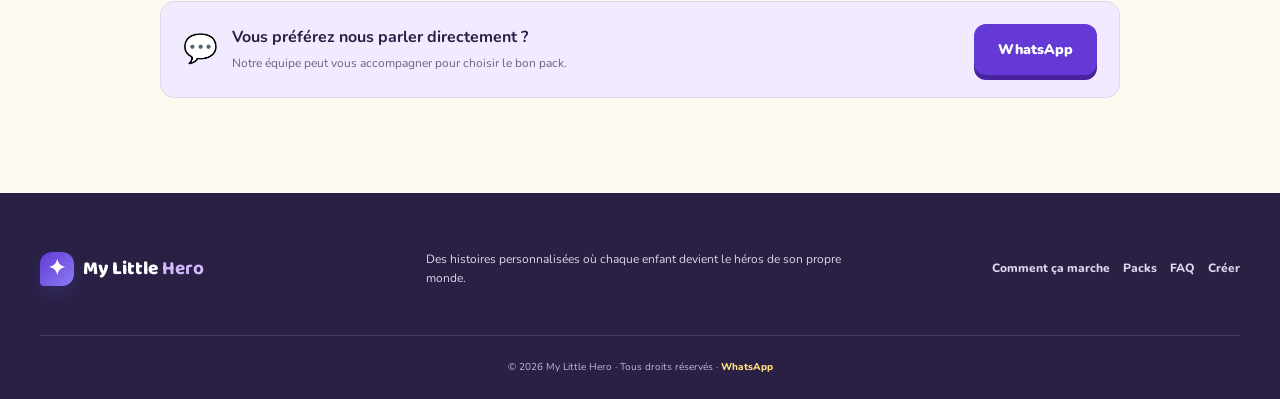
==== commit e257fad6: "Remove excluded accessories wording from Super Héros descriptions" ====
--- a/web/index.html
+++ b/web/index.html
@@ -81,7 +81,7 @@
 <article class="price-card"><h3>Digital</h3><div class="price">79 <small>DH</small></div><p>PDF personnalisé à imprimer</p><p>Livraison séparée.</p><button type="button" class="btn btn-primary full" data-pack="1">Choisir Digital →</button></article>
 <article class="price-card"><h3>Petit Artiste</h3><div class="price">149 <small>DH</small></div><p>Livre A4 à colorier + PDF</p><p>Livraison séparée.</p><button type="button" class="btn btn-primary full" data-pack="2">Choisir Petit Artiste →</button></article>
 <article class="price-card"><h3>Mon Histoire</h3><div class="price">199 <small>DH</small></div><p>Livre A5 couleur + PDF</p><p>Livraison séparée.</p><button type="button" class="btn btn-primary full" data-pack="3">Choisir Mon Histoire →</button></article>
-<article class="price-card"><h3>Super Héros</h3><div class="price">249 <small>DH</small></div><p>Livre A5 couleur + livre A4 coloriage + PDF. Sans crayons ni emballage cadeau</p><p>Livraison séparée.</p><button type="button" class="btn btn-primary full" data-pack="4">Choisir Super Héros →</button></article>
+<article class="price-card"><h3>Super Héros</h3><div class="price">249 <small>DH</small></div><p>Livre A5 couleur + livre A4 coloriage + PDF</p><p>Livraison séparée.</p><button type="button" class="btn btn-primary full" data-pack="4">Choisir Super Héros →</button></article>
 <article class="price-card"><h3>Ultimate Hero</h3><div class="price">349 <small>DH</small></div><p>Deux livres : A5 couleur + A4 coloriage + crayons + boîte rigide personnalisée + carte cadeau + PDF</p><p>Livraison séparée.</p><button type="button" class="btn btn-primary full" data-pack="5">Choisir Ultimate Hero →</button></article>
   </div>
   <p class="pricing-footnote">Livraison facturée séparément et confirmée avec notre équipe avant paiement.</p>
@@ -94,7 +94,7 @@
 
     <div class="wizard-card" data-step="1">
       <div class="step-kicker">ÉTAPE 1 SUR 4</div><h3>Choisissez son expérience</h3><p class="muted">Prix du pack hors livraison. Livraison séparée.</p>
-      <div class="choice-grid"><button type="button" class="choice" data-wizard-pack="1"><b>Digital</b><span>79 DH · PDF personnalisé à imprimer</span></button><button type="button" class="choice" data-wizard-pack="2"><b>Petit Artiste</b><span>149 DH · Livre A4 à colorier + PDF</span></button><button type="button" class="choice" data-wizard-pack="3"><b>Mon Histoire</b><span>199 DH · Livre A5 couleur + PDF</span></button><button type="button" class="choice" data-wizard-pack="4"><b>Super Héros</b><span>249 DH · Livre A5 couleur + livre A4 coloriage + PDF. Sans crayons ni emballage cadeau</span></button><button type="button" class="choice" data-wizard-pack="5"><b>Ultimate Hero</b><span>349 DH · Deux livres : A5 couleur + A4 coloriage + crayons + boîte rigide personnalisée + carte cadeau + PDF</span></button>
+      <div class="choice-grid"><button type="button" class="choice" data-wizard-pack="1"><b>Digital</b><span>79 DH · PDF personnalisé à imprimer</span></button><button type="button" class="choice" data-wizard-pack="2"><b>Petit Artiste</b><span>149 DH · Livre A4 à colorier + PDF</span></button><button type="button" class="choice" data-wizard-pack="3"><b>Mon Histoire</b><span>199 DH · Livre A5 couleur + PDF</span></button><button type="button" class="choice" data-wizard-pack="4"><b>Super Héros</b><span>249 DH · Livre A5 couleur + livre A4 coloriage + PDF</span></button><button type="button" class="choice" data-wizard-pack="5"><b>Ultimate Hero</b><span>349 DH · Deux livres : A5 couleur + A4 coloriage + crayons + boîte rigide personnalisée + carte cadeau + PDF</span></button>
 
 
 
@@ -209,8 +209,8 @@
 </footer>
 <script src="theme-catalog.js?v=20261103-lumo"></script>
 <script src="themes.js?v=20261102-comics"></script>
-<script src="packs.js?v=20261110"></script>
-<script src="script.js?v=20261110-packs"></script>
+<script src="packs.js?v=20261112-copy"></script>
+<script src="script.js?v=20261112-copy"></script>
 <script src="preview.js?v=20261110-packs"></script>
 </body>
 </html>
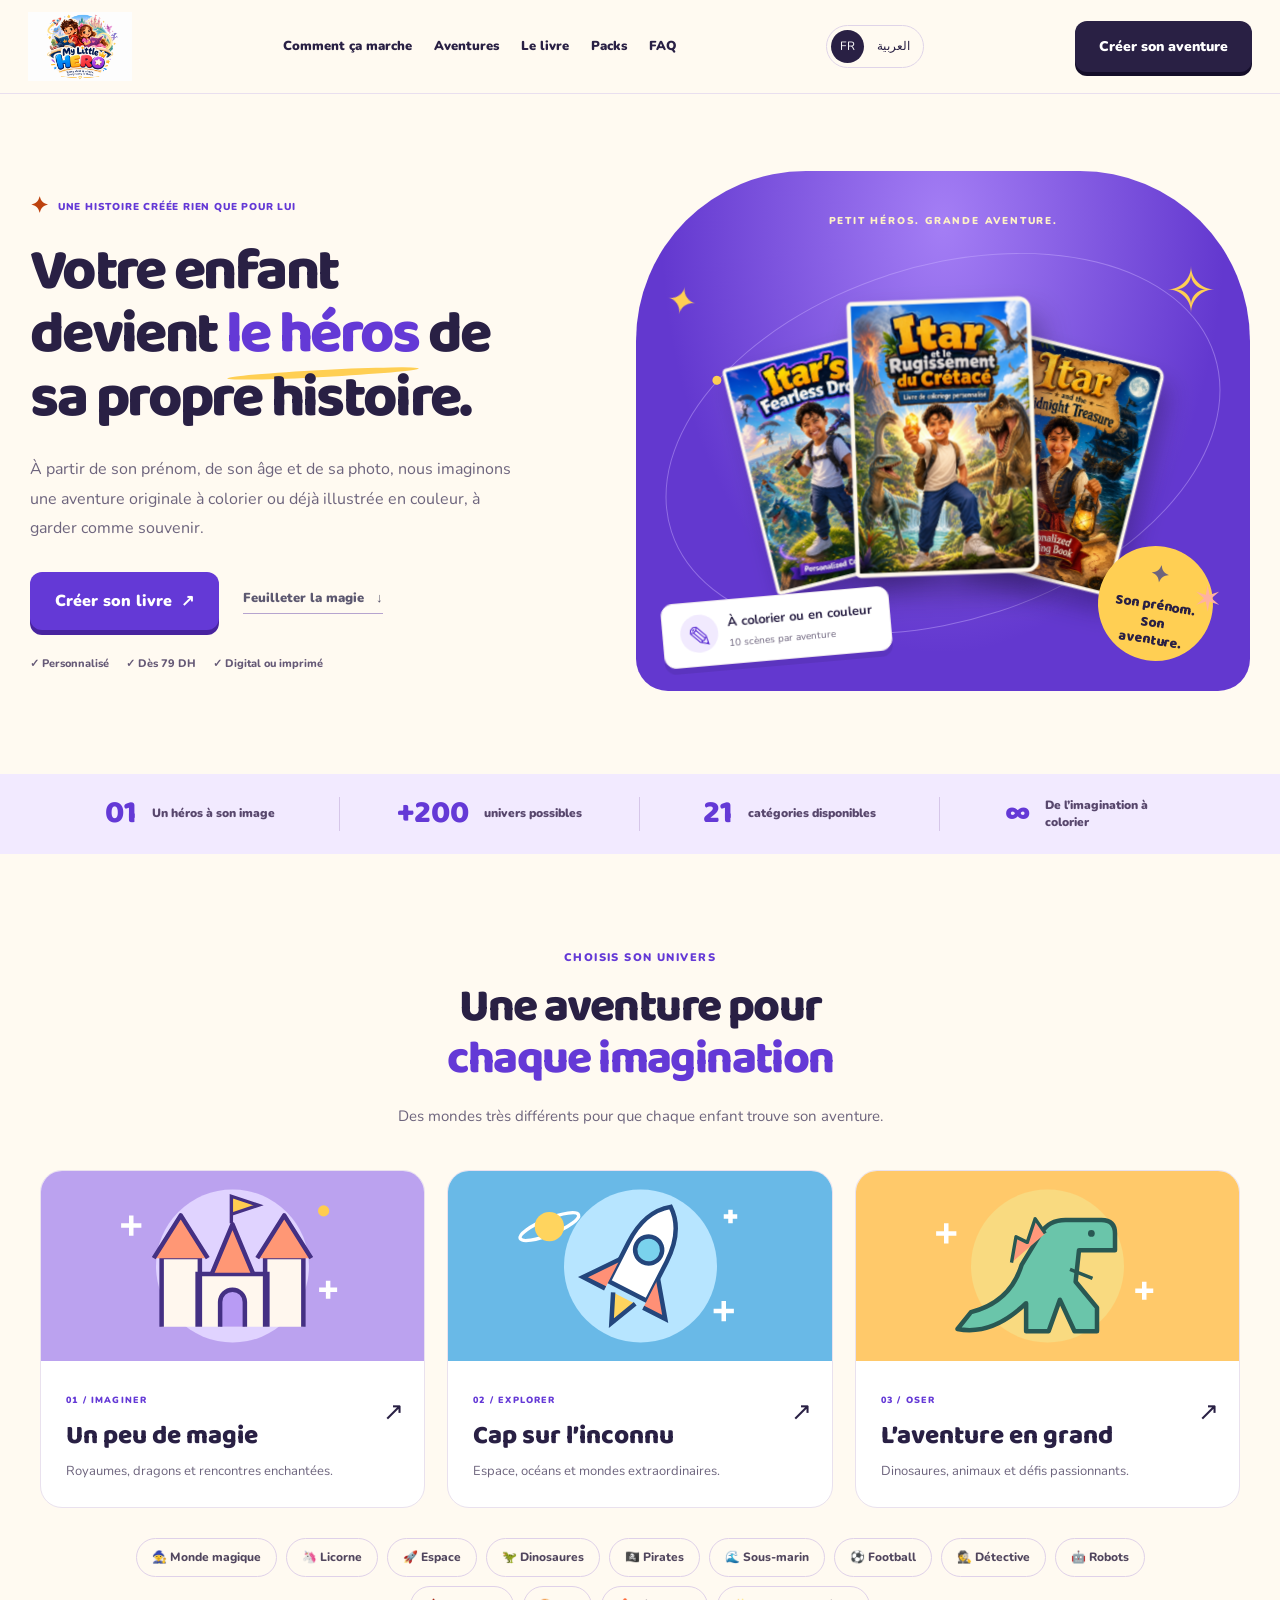
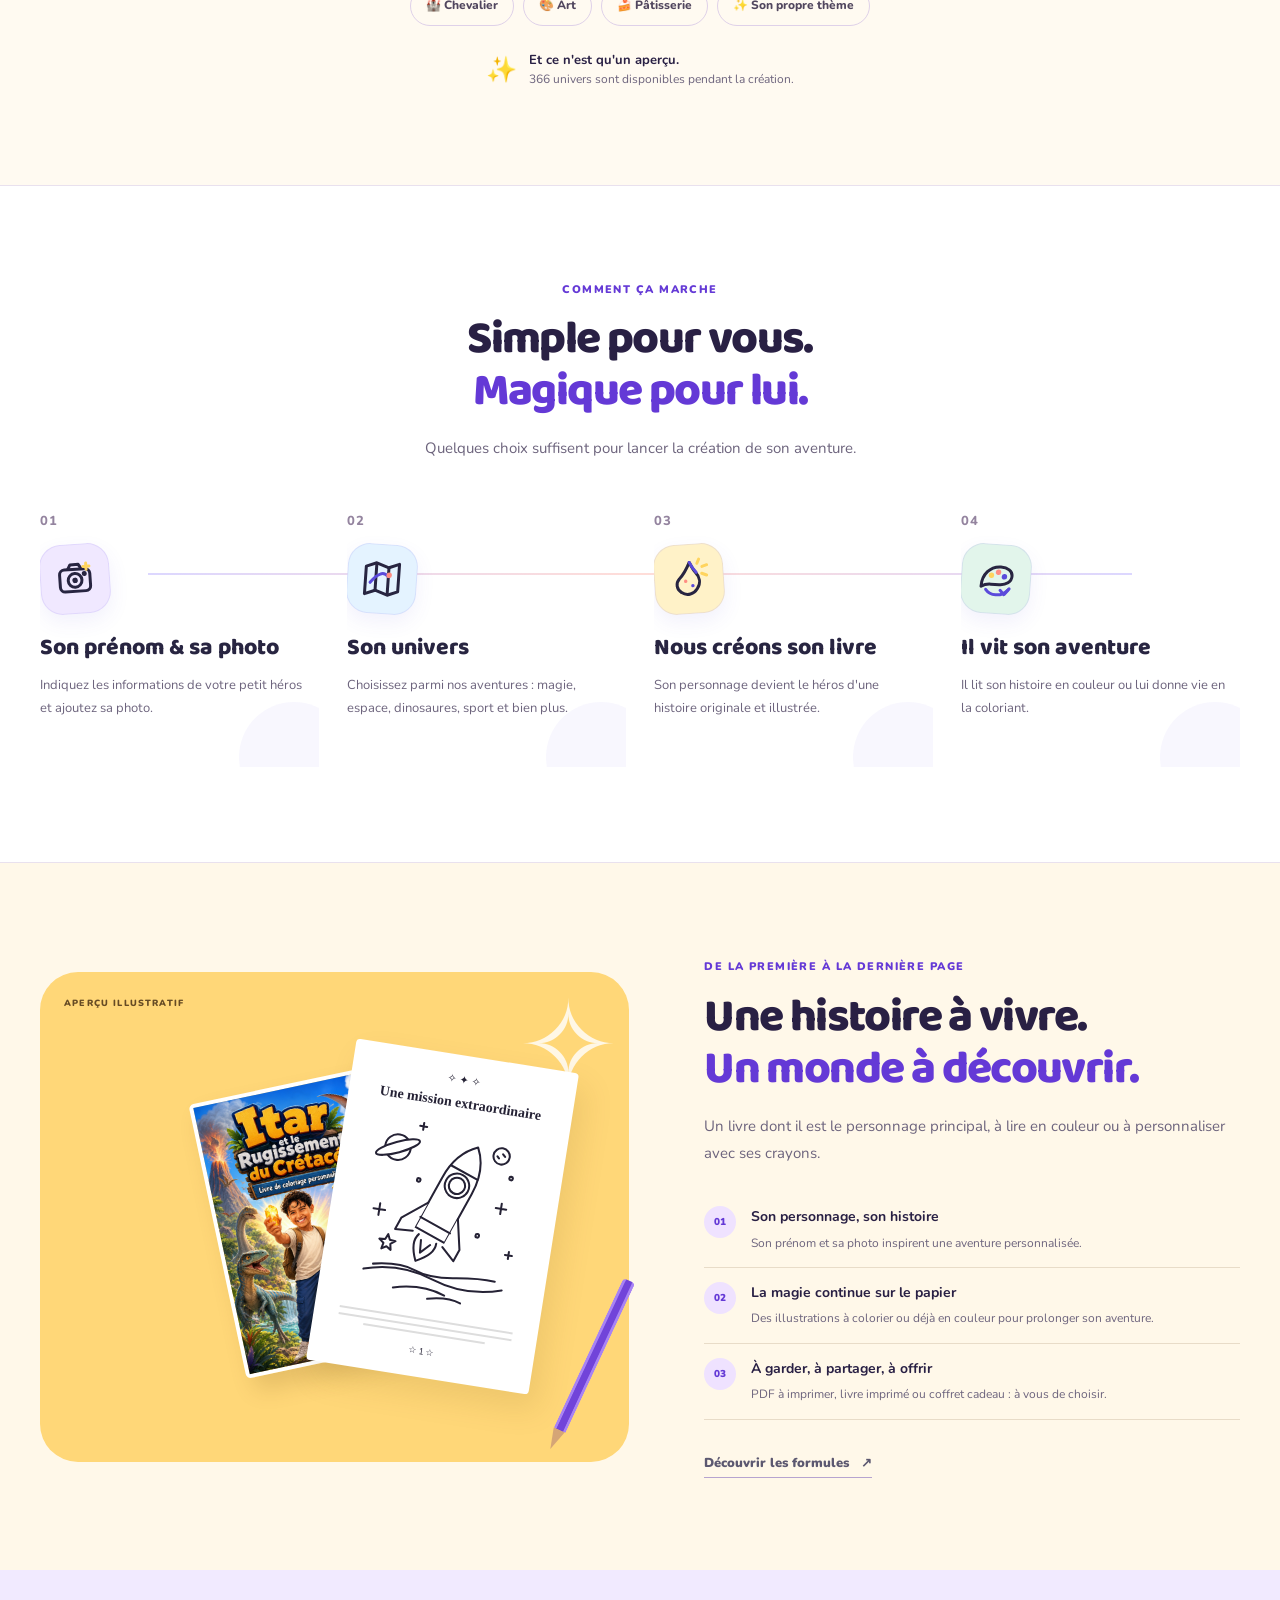
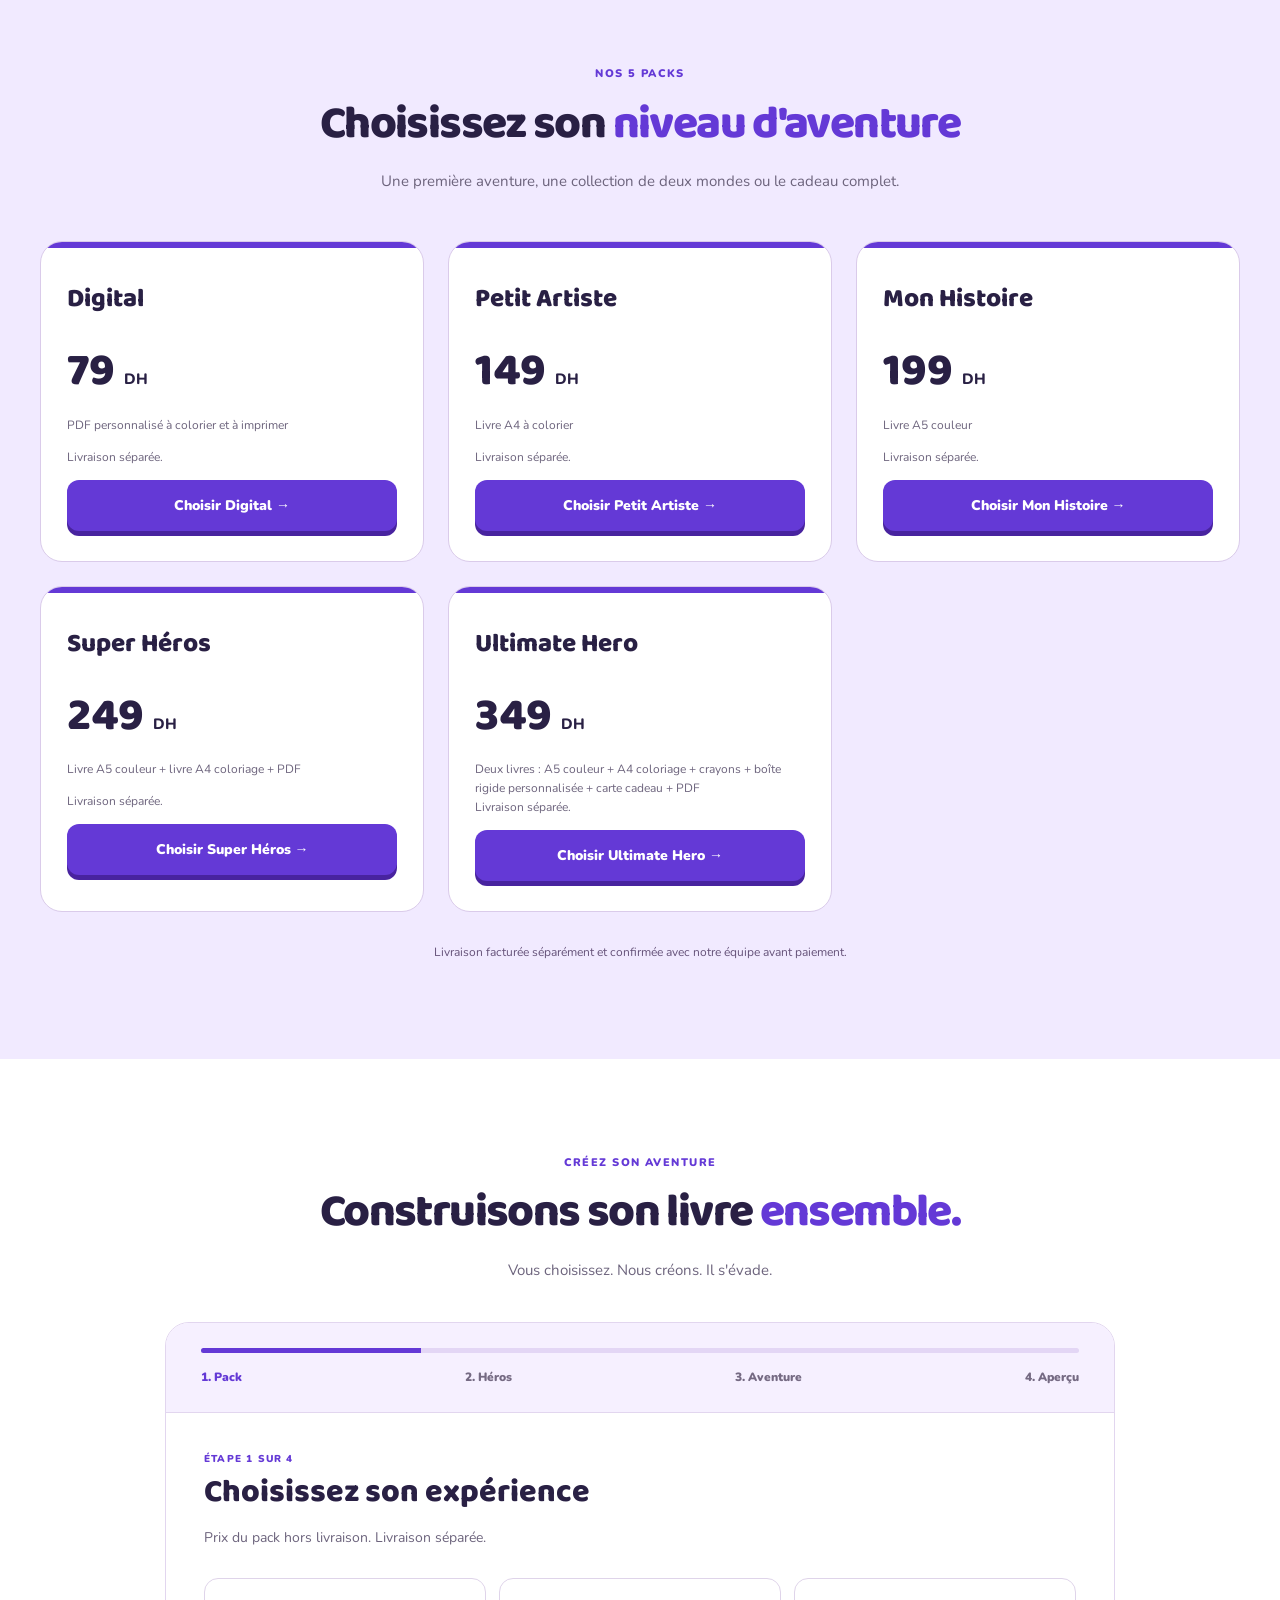
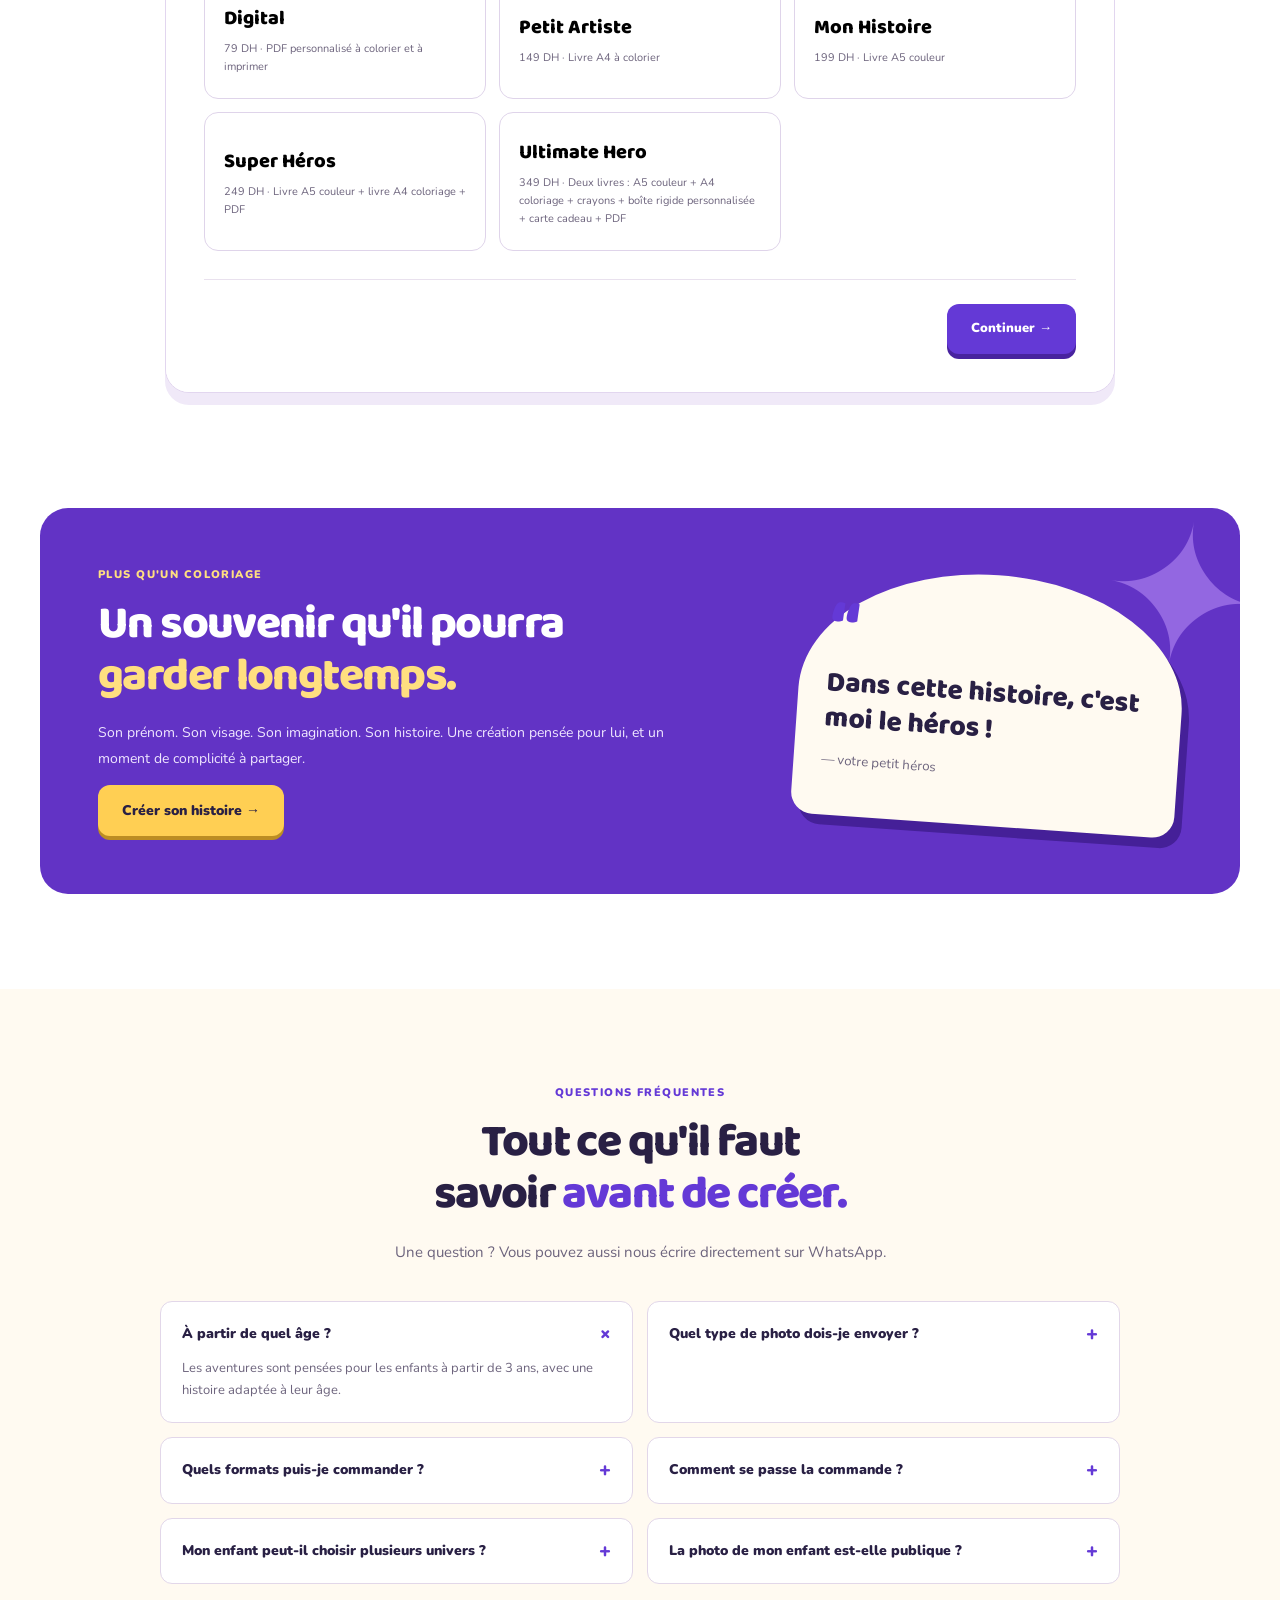
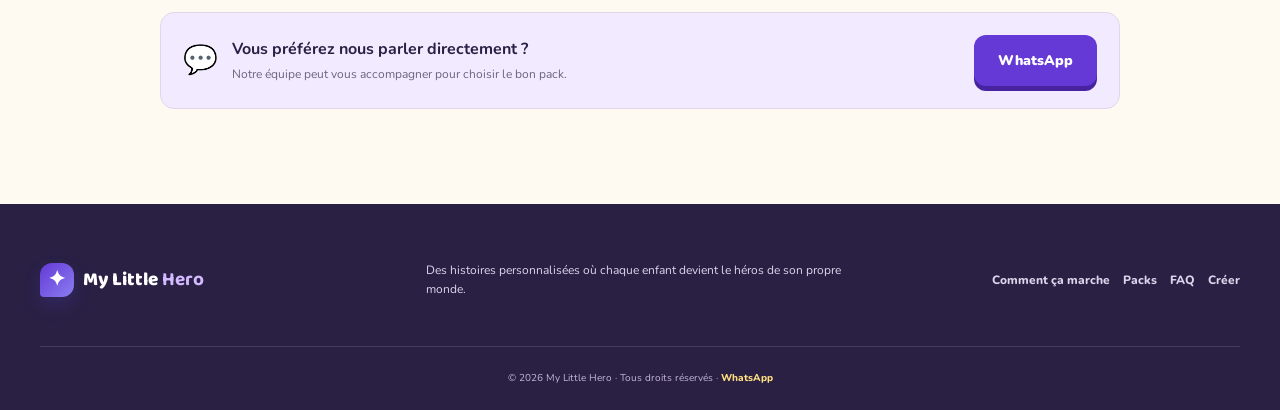
==== commit 4a59d9f2: "Restrict Digital to coloring and exclude PDFs from single printed packs" ====
--- a/web/index.html
+++ b/web/index.html
@@ -78,9 +78,9 @@
 <section class="section packs" id="packs">
   <div class="section-heading center"><div class="eyebrow">NOS 5 PACKS</div><h2>Choisissez son <span>niveau d'aventure</span></h2><p>Une première aventure, une collection de deux mondes ou le cadeau complet.</p></div>
   <div class="pricing-grid">
-<article class="price-card"><h3>Digital</h3><div class="price">79 <small>DH</small></div><p>PDF personnalisé à imprimer</p><p>Livraison séparée.</p><button type="button" class="btn btn-primary full" data-pack="1">Choisir Digital →</button></article>
-<article class="price-card"><h3>Petit Artiste</h3><div class="price">149 <small>DH</small></div><p>Livre A4 à colorier + PDF</p><p>Livraison séparée.</p><button type="button" class="btn btn-primary full" data-pack="2">Choisir Petit Artiste →</button></article>
-<article class="price-card"><h3>Mon Histoire</h3><div class="price">199 <small>DH</small></div><p>Livre A5 couleur + PDF</p><p>Livraison séparée.</p><button type="button" class="btn btn-primary full" data-pack="3">Choisir Mon Histoire →</button></article>
+<article class="price-card"><h3>Digital</h3><div class="price">79 <small>DH</small></div><p>PDF personnalisé à colorier et à imprimer</p><p>Livraison séparée.</p><button type="button" class="btn btn-primary full" data-pack="1">Choisir Digital →</button></article>
+<article class="price-card"><h3>Petit Artiste</h3><div class="price">149 <small>DH</small></div><p>Livre A4 à colorier</p><p>Livraison séparée.</p><button type="button" class="btn btn-primary full" data-pack="2">Choisir Petit Artiste →</button></article>
+<article class="price-card"><h3>Mon Histoire</h3><div class="price">199 <small>DH</small></div><p>Livre A5 couleur</p><p>Livraison séparée.</p><button type="button" class="btn btn-primary full" data-pack="3">Choisir Mon Histoire →</button></article>
 <article class="price-card"><h3>Super Héros</h3><div class="price">249 <small>DH</small></div><p>Livre A5 couleur + livre A4 coloriage + PDF</p><p>Livraison séparée.</p><button type="button" class="btn btn-primary full" data-pack="4">Choisir Super Héros →</button></article>
 <article class="price-card"><h3>Ultimate Hero</h3><div class="price">349 <small>DH</small></div><p>Deux livres : A5 couleur + A4 coloriage + crayons + boîte rigide personnalisée + carte cadeau + PDF</p><p>Livraison séparée.</p><button type="button" class="btn btn-primary full" data-pack="5">Choisir Ultimate Hero →</button></article>
   </div>
@@ -94,7 +94,7 @@
 
     <div class="wizard-card" data-step="1">
       <div class="step-kicker">ÉTAPE 1 SUR 4</div><h3>Choisissez son expérience</h3><p class="muted">Prix du pack hors livraison. Livraison séparée.</p>
-      <div class="choice-grid"><button type="button" class="choice" data-wizard-pack="1"><b>Digital</b><span>79 DH · PDF personnalisé à imprimer</span></button><button type="button" class="choice" data-wizard-pack="2"><b>Petit Artiste</b><span>149 DH · Livre A4 à colorier + PDF</span></button><button type="button" class="choice" data-wizard-pack="3"><b>Mon Histoire</b><span>199 DH · Livre A5 couleur + PDF</span></button><button type="button" class="choice" data-wizard-pack="4"><b>Super Héros</b><span>249 DH · Livre A5 couleur + livre A4 coloriage + PDF</span></button><button type="button" class="choice" data-wizard-pack="5"><b>Ultimate Hero</b><span>349 DH · Deux livres : A5 couleur + A4 coloriage + crayons + boîte rigide personnalisée + carte cadeau + PDF</span></button>
+      <div class="choice-grid"><button type="button" class="choice" data-wizard-pack="1"><b>Digital</b><span>79 DH · PDF personnalisé à colorier et à imprimer</span></button><button type="button" class="choice" data-wizard-pack="2"><b>Petit Artiste</b><span>149 DH · Livre A4 à colorier</span></button><button type="button" class="choice" data-wizard-pack="3"><b>Mon Histoire</b><span>199 DH · Livre A5 couleur</span></button><button type="button" class="choice" data-wizard-pack="4"><b>Super Héros</b><span>249 DH · Livre A5 couleur + livre A4 coloriage + PDF</span></button><button type="button" class="choice" data-wizard-pack="5"><b>Ultimate Hero</b><span>349 DH · Deux livres : A5 couleur + A4 coloriage + crayons + boîte rigide personnalisée + carte cadeau + PDF</span></button>
 
 
 
@@ -108,7 +108,7 @@
         <label>Prénom<input id="childName" placeholder="Ex. Yassir"></label>
         <label>Âge<select id="childAge"><option value="">Choisir</option><option>3 ans</option><option>4 ans</option><option>5 ans</option><option>6 ans</option><option>7 ans</option><option>8 ans</option><option>9 ans</option><option>10 ans</option><option>11 ans</option><option>12 ans</option><option>13 ans</option><option>14 ans</option><option>15 ans</option><option>16 ans</option></select></label>
         <label>Votre enfant<select id="childGender" required><option value="">Choisir</option><option value="girl">Fille</option><option value="boy">Garçon</option></select></label>
-        <label>Type de livre<select id="bookStyle"><option value="coloring">Histoire à colorier</option><option value="colored">Histoire déjà en couleur</option></select></label>
+        <label>Type de livre<select id="bookStyle" disabled><option value="coloring">Histoire à colorier</option><option value="colored">Histoire déjà en couleur</option></select></label>
         <label>Langue<select id="language"><option>Français</option><option>English</option><option>Español</option><option>العربية</option></select></label>
         <label>Téléphone du parent (obligatoire)<input id="parentPhone" type="tel" autocomplete="tel" inputmode="tel" required maxlength="25" placeholder="Ex. +212 6 12 34 56 78" aria-describedby="parentContactHint"></label>
         <label>E-mail du parent (facultatif)<input id="parentEmail" type="email" autocomplete="email" maxlength="254" placeholder="Ex. parent@exemple.com"></label>
@@ -172,7 +172,7 @@
         <div><span>E-mail du parent</span><b id="summaryEmail">—</b></div>
         <div><span>Pack</span><b id="summaryPack">Digital</b></div>
         <div class="summary-adventures" id="summaryAdventures"></div>
-        <div><span>Contenu</span><b id="summaryContents">PDF personnalisé à imprimer</b></div><p>Livraison séparée, confirmée avant paiement.</p><div class="total"><span>Total hors livraison</span><b id="summaryPrice">79 DH</b></div>
+        <div><span>Contenu</span><b id="summaryContents">PDF personnalisé à colorier et à imprimer</b></div><p>Livraison séparée, confirmée avant paiement.</p><div class="total"><span>Total hors livraison</span><b id="summaryPrice">79 DH</b></div>
       </div>
 
       <div class="privacy-note">🔒 La photo et les informations de votre enfant sont utilisées uniquement pour préparer sa commande.</div>
@@ -209,8 +209,8 @@
 </footer>
 <script src="theme-catalog.js?v=20261103-lumo"></script>
 <script src="themes.js?v=20261102-comics"></script>
-<script src="packs.js?v=20261112-copy"></script>
-<script src="script.js?v=20261112-copy"></script>
+<script src="packs.js?v=20261112-formats"></script>
+<script src="script.js?v=20261112-formats"></script>
 <script src="preview.js?v=20261110-packs"></script>
 </body>
 </html>
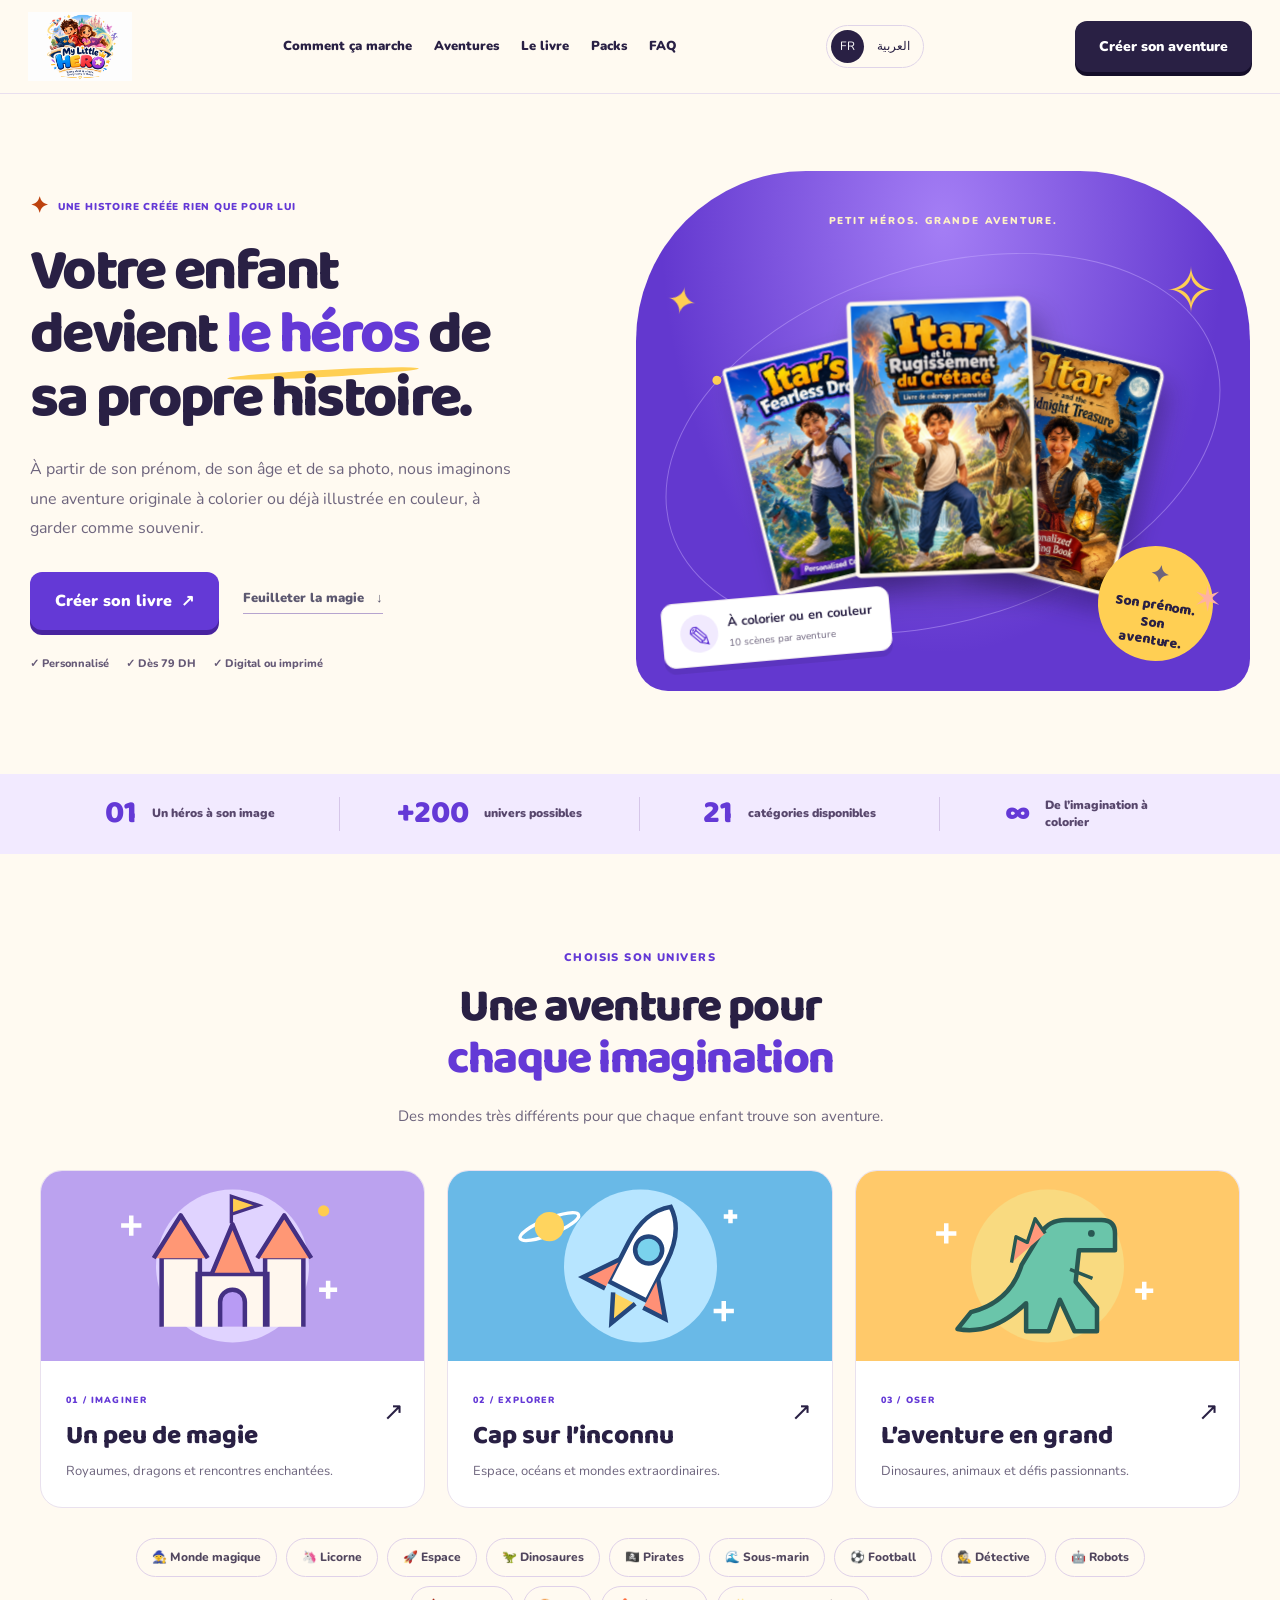
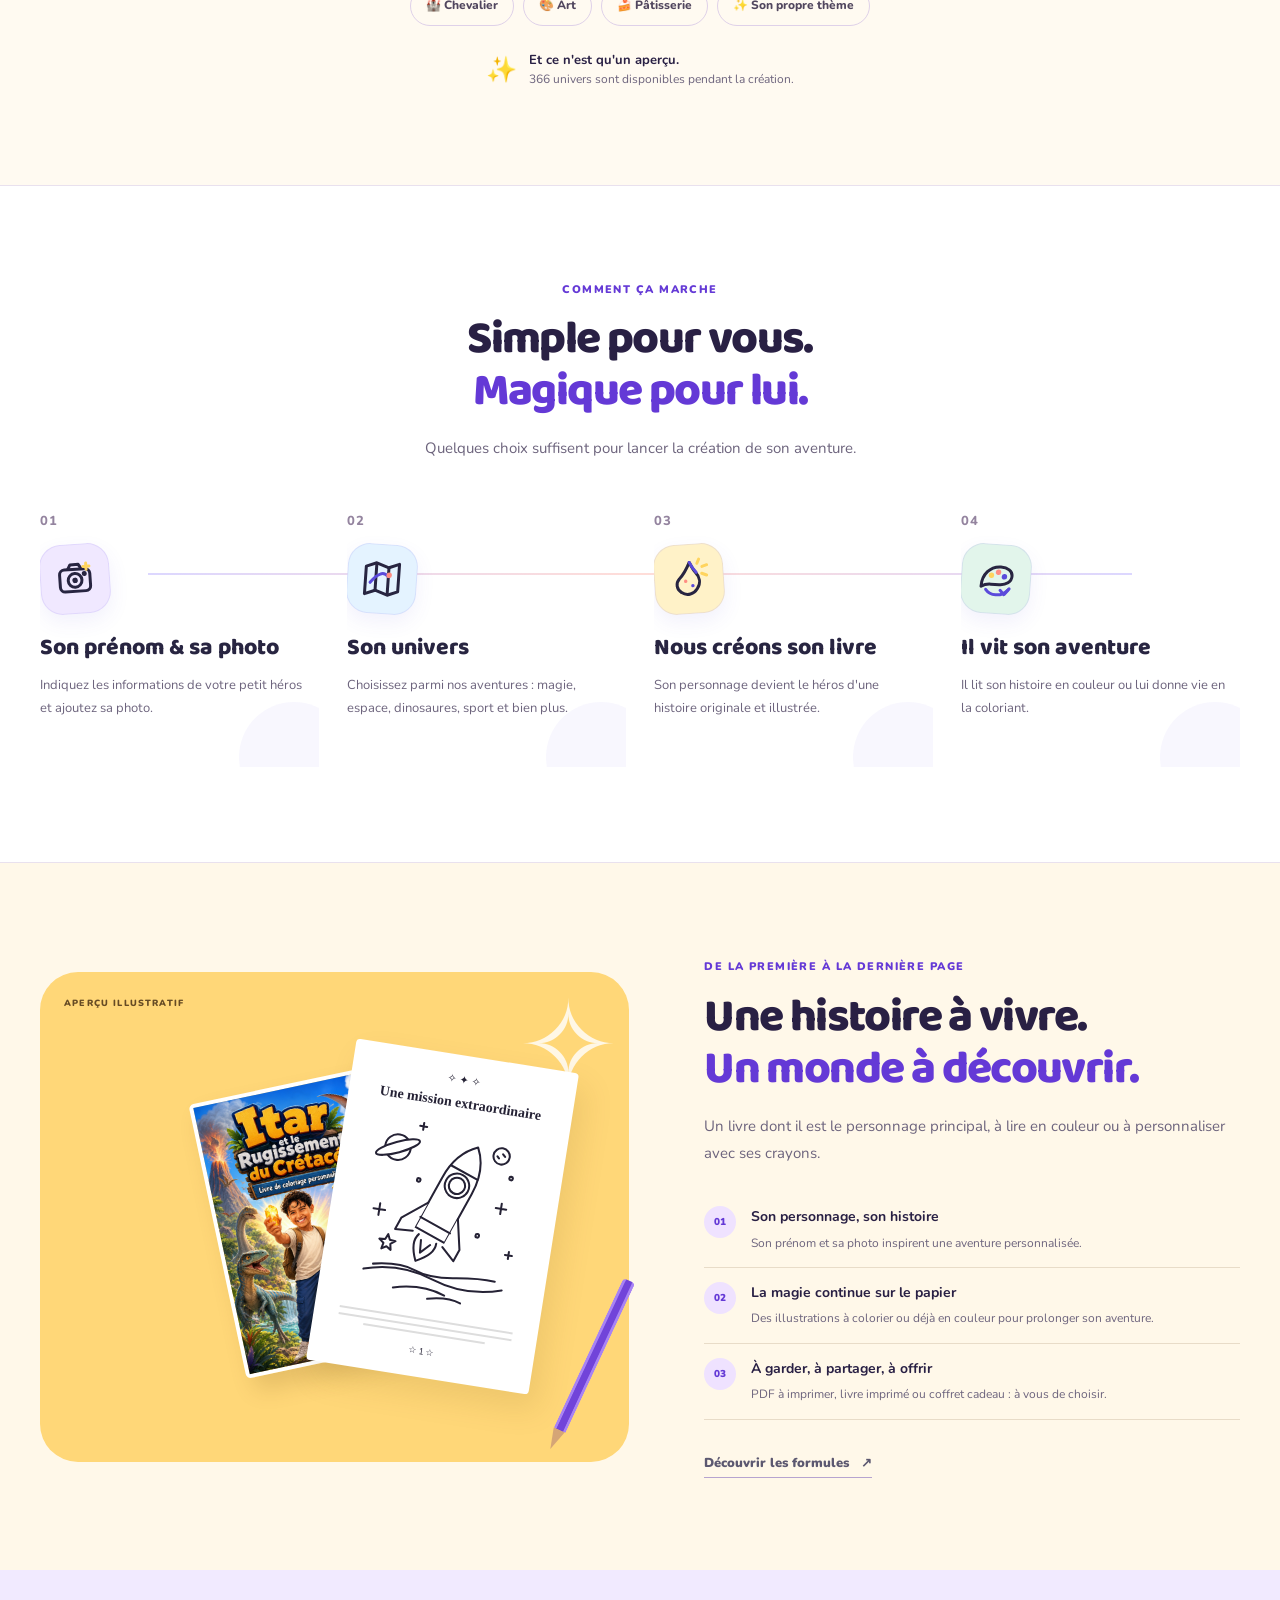
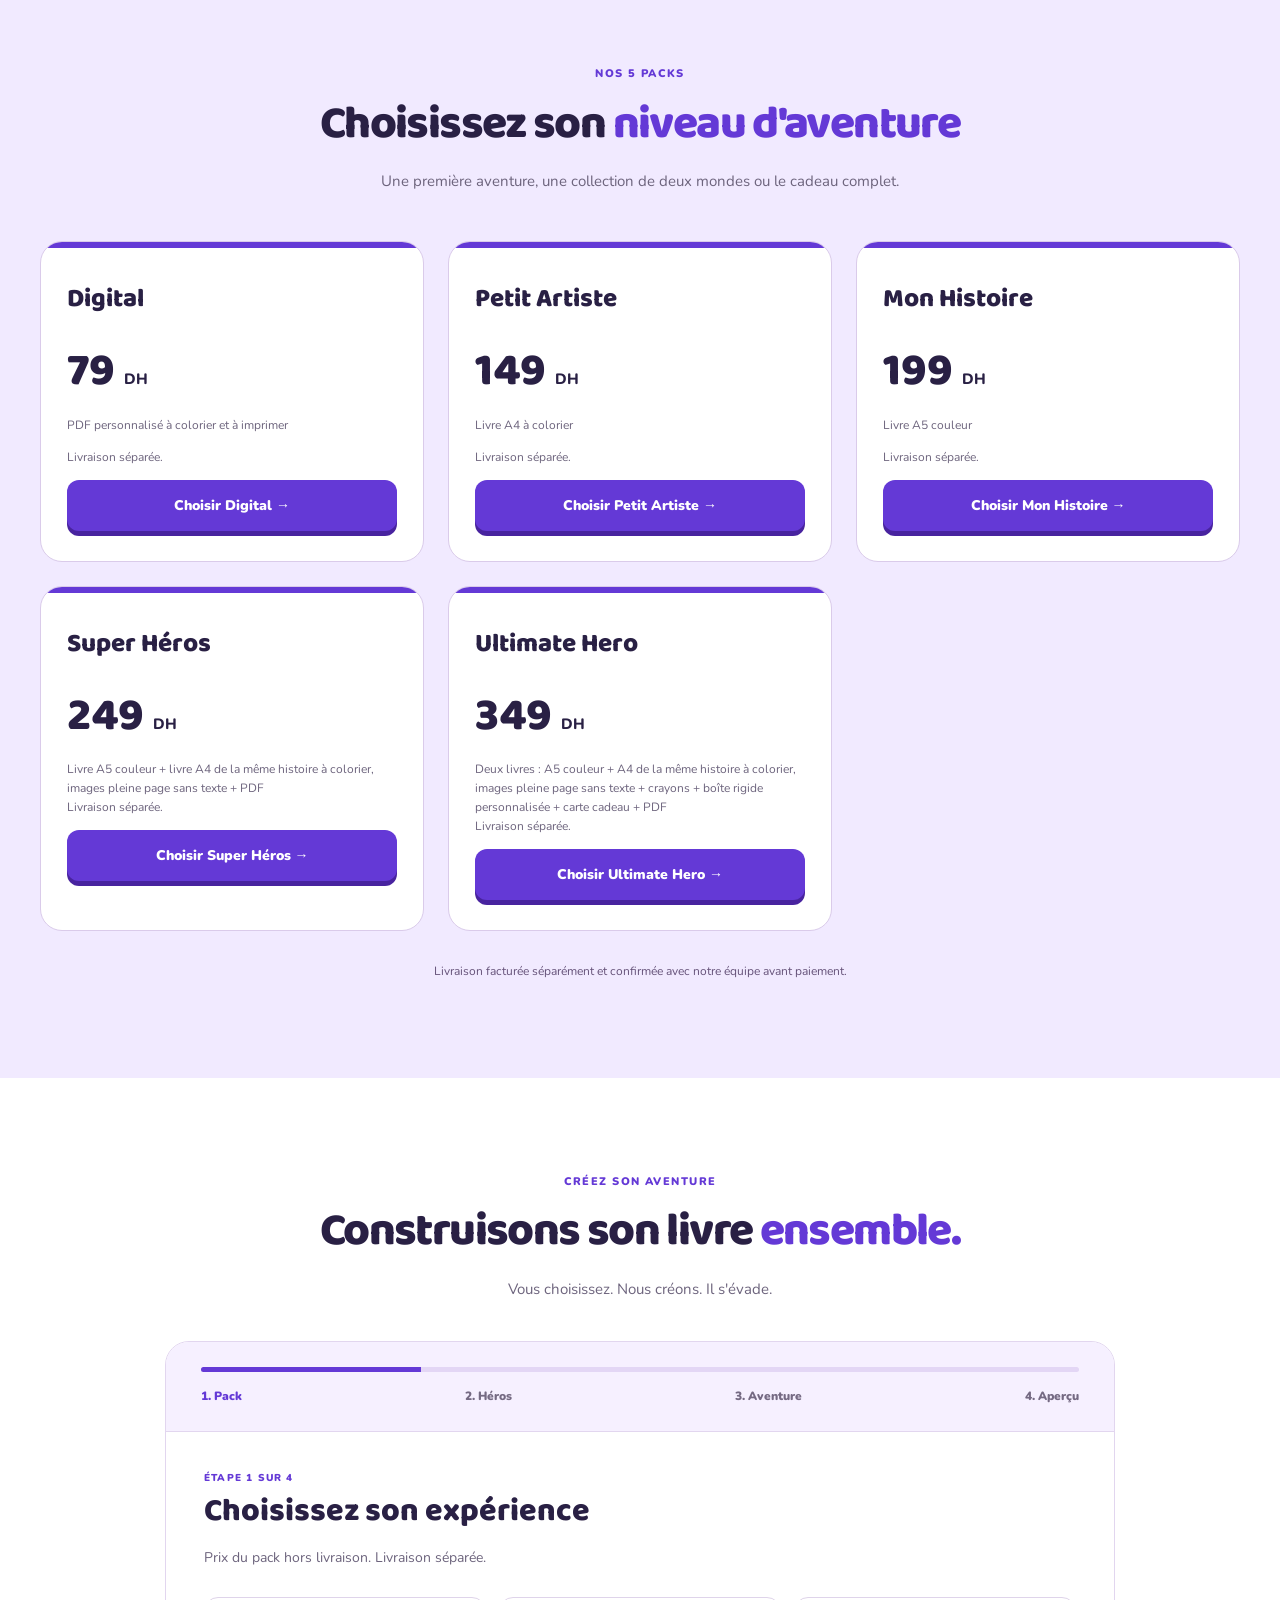
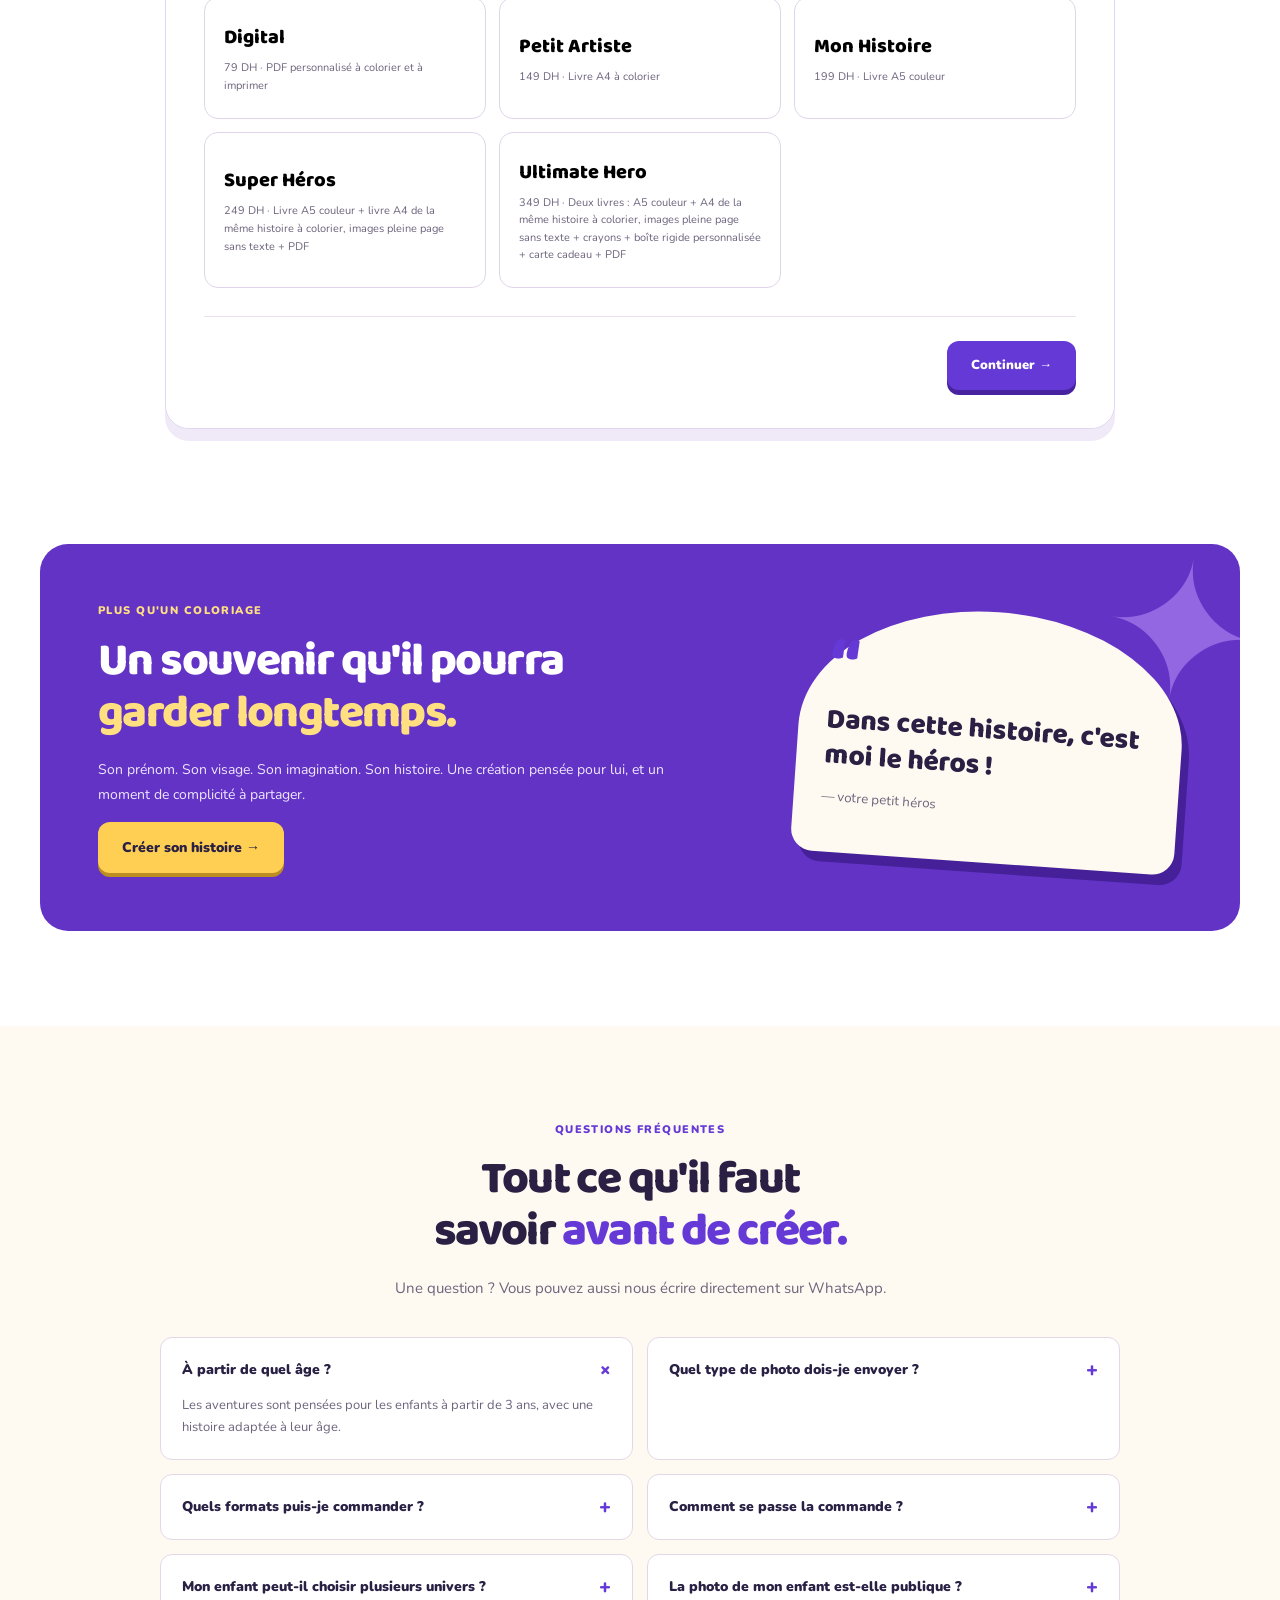
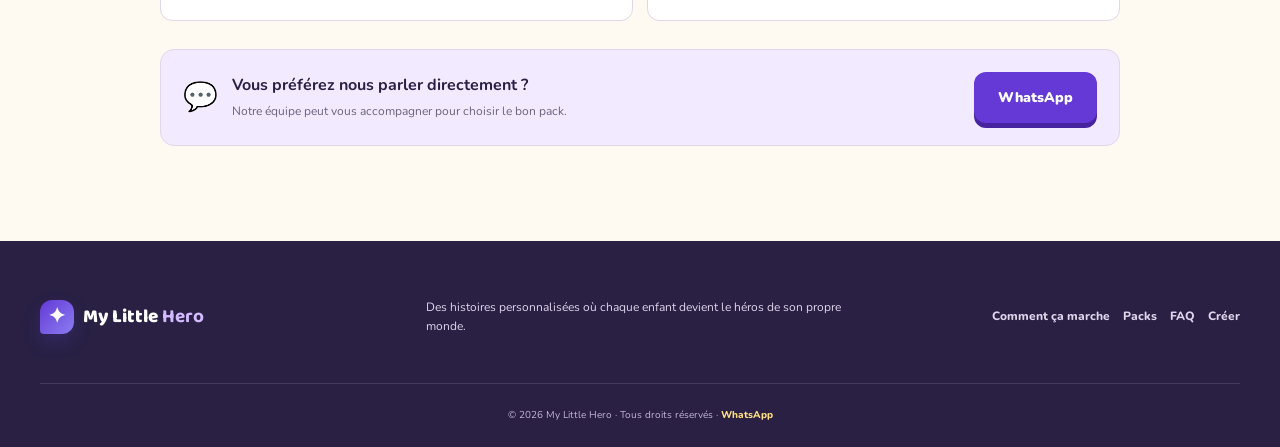
==== commit f8653177: "Pair bundle books to one story with full-page text-free coloring scenes" ====
--- a/web/index.html
+++ b/web/index.html
@@ -81,8 +81,8 @@
 <article class="price-card"><h3>Digital</h3><div class="price">79 <small>DH</small></div><p>PDF personnalisé à colorier et à imprimer</p><p>Livraison séparée.</p><button type="button" class="btn btn-primary full" data-pack="1">Choisir Digital →</button></article>
 <article class="price-card"><h3>Petit Artiste</h3><div class="price">149 <small>DH</small></div><p>Livre A4 à colorier</p><p>Livraison séparée.</p><button type="button" class="btn btn-primary full" data-pack="2">Choisir Petit Artiste →</button></article>
 <article class="price-card"><h3>Mon Histoire</h3><div class="price">199 <small>DH</small></div><p>Livre A5 couleur</p><p>Livraison séparée.</p><button type="button" class="btn btn-primary full" data-pack="3">Choisir Mon Histoire →</button></article>
-<article class="price-card"><h3>Super Héros</h3><div class="price">249 <small>DH</small></div><p>Livre A5 couleur + livre A4 coloriage + PDF</p><p>Livraison séparée.</p><button type="button" class="btn btn-primary full" data-pack="4">Choisir Super Héros →</button></article>
-<article class="price-card"><h3>Ultimate Hero</h3><div class="price">349 <small>DH</small></div><p>Deux livres : A5 couleur + A4 coloriage + crayons + boîte rigide personnalisée + carte cadeau + PDF</p><p>Livraison séparée.</p><button type="button" class="btn btn-primary full" data-pack="5">Choisir Ultimate Hero →</button></article>
+<article class="price-card"><h3>Super Héros</h3><div class="price">249 <small>DH</small></div><p>Livre A5 couleur + livre A4 de la même histoire à colorier, images pleine page sans texte + PDF</p><p>Livraison séparée.</p><button type="button" class="btn btn-primary full" data-pack="4">Choisir Super Héros →</button></article>
+<article class="price-card"><h3>Ultimate Hero</h3><div class="price">349 <small>DH</small></div><p>Deux livres : A5 couleur + A4 de la même histoire à colorier, images pleine page sans texte + crayons + boîte rigide personnalisée + carte cadeau + PDF</p><p>Livraison séparée.</p><button type="button" class="btn btn-primary full" data-pack="5">Choisir Ultimate Hero →</button></article>
   </div>
   <p class="pricing-footnote">Livraison facturée séparément et confirmée avec notre équipe avant paiement.</p>
 </section>
@@ -94,7 +94,7 @@
 
     <div class="wizard-card" data-step="1">
       <div class="step-kicker">ÉTAPE 1 SUR 4</div><h3>Choisissez son expérience</h3><p class="muted">Prix du pack hors livraison. Livraison séparée.</p>
-      <div class="choice-grid"><button type="button" class="choice" data-wizard-pack="1"><b>Digital</b><span>79 DH · PDF personnalisé à colorier et à imprimer</span></button><button type="button" class="choice" data-wizard-pack="2"><b>Petit Artiste</b><span>149 DH · Livre A4 à colorier</span></button><button type="button" class="choice" data-wizard-pack="3"><b>Mon Histoire</b><span>199 DH · Livre A5 couleur</span></button><button type="button" class="choice" data-wizard-pack="4"><b>Super Héros</b><span>249 DH · Livre A5 couleur + livre A4 coloriage + PDF</span></button><button type="button" class="choice" data-wizard-pack="5"><b>Ultimate Hero</b><span>349 DH · Deux livres : A5 couleur + A4 coloriage + crayons + boîte rigide personnalisée + carte cadeau + PDF</span></button>
+      <div class="choice-grid"><button type="button" class="choice" data-wizard-pack="1"><b>Digital</b><span>79 DH · PDF personnalisé à colorier et à imprimer</span></button><button type="button" class="choice" data-wizard-pack="2"><b>Petit Artiste</b><span>149 DH · Livre A4 à colorier</span></button><button type="button" class="choice" data-wizard-pack="3"><b>Mon Histoire</b><span>199 DH · Livre A5 couleur</span></button><button type="button" class="choice" data-wizard-pack="4"><b>Super Héros</b><span>249 DH · Livre A5 couleur + livre A4 de la même histoire à colorier, images pleine page sans texte + PDF</span></button><button type="button" class="choice" data-wizard-pack="5"><b>Ultimate Hero</b><span>349 DH · Deux livres : A5 couleur + A4 de la même histoire à colorier, images pleine page sans texte + crayons + boîte rigide personnalisée + carte cadeau + PDF</span></button>
 
 
 
@@ -197,7 +197,7 @@
     <details><summary>Quel type de photo dois-je envoyer ?<span>+</span></summary><p>Une photo claire de votre enfant, de préférence avec le visage bien visible. Les formats JPG, PNG et WEBP sont acceptés.</p></details>
     <details><summary>Quels formats puis-je commander ?<span>+</span></summary><p>Choisissez parmi nos cinq packs. Livraison facturée séparément, confirmée sur WhatsApp avant paiement.</p></details>
     <details><summary>Comment se passe la commande ?<span>+</span></summary><p>Vous remplissez le formulaire, puis cliquez sur « Commander sur WhatsApp ». Notre équipe vous confirme les détails et la suite de la commande.</p></details>
-    <details><summary>Mon enfant peut-il choisir plusieurs univers ?<span>+</span></summary><p>Digital, Petit Artiste et Mon Histoire comprennent un livre. Super Héros et Ultimate Hero comprennent un livre couleur et un livre de coloriage. Vous choisissez les univers pendant la création.</p></details>
+    <details><summary>Mon enfant peut-il choisir plusieurs univers ?<span>+</span></summary><p>Digital, Petit Artiste et Mon Histoire comprennent un livre. Super Héros et Ultimate Hero proposent la même histoire en couleur et en coloriage : dix illustrations pleine page sans texte dans le cahier de coloriage. Vous choisissez les univers pendant la création.</p></details>
     <details><summary>La photo de mon enfant est-elle publique ?<span>+</span></summary><p>Non. La photo est utilisée pour préparer la commande et n'est pas destinée à être publiée sur le site.</p></details>
   </div>
   <div class="faq-cta"><span>💬</span><div><b>Vous préférez nous parler directement ?</b><small>Notre équipe peut vous accompagner pour choisir le bon pack.</small></div><a class="btn btn-primary" href="https://wa.me/212603983800" target="_blank" rel="noopener">WhatsApp</a></div>
@@ -209,8 +209,8 @@
 </footer>
 <script src="theme-catalog.js?v=20261103-lumo"></script>
 <script src="themes.js?v=20261102-comics"></script>
-<script src="packs.js?v=20261112-formats"></script>
-<script src="script.js?v=20261112-formats"></script>
+<script src="packs.js?v=20261112-same-story"></script>
+<script src="script.js?v=20261112-same-story"></script>
 <script src="preview.js?v=20261110-packs"></script>
 </body>
 </html>
